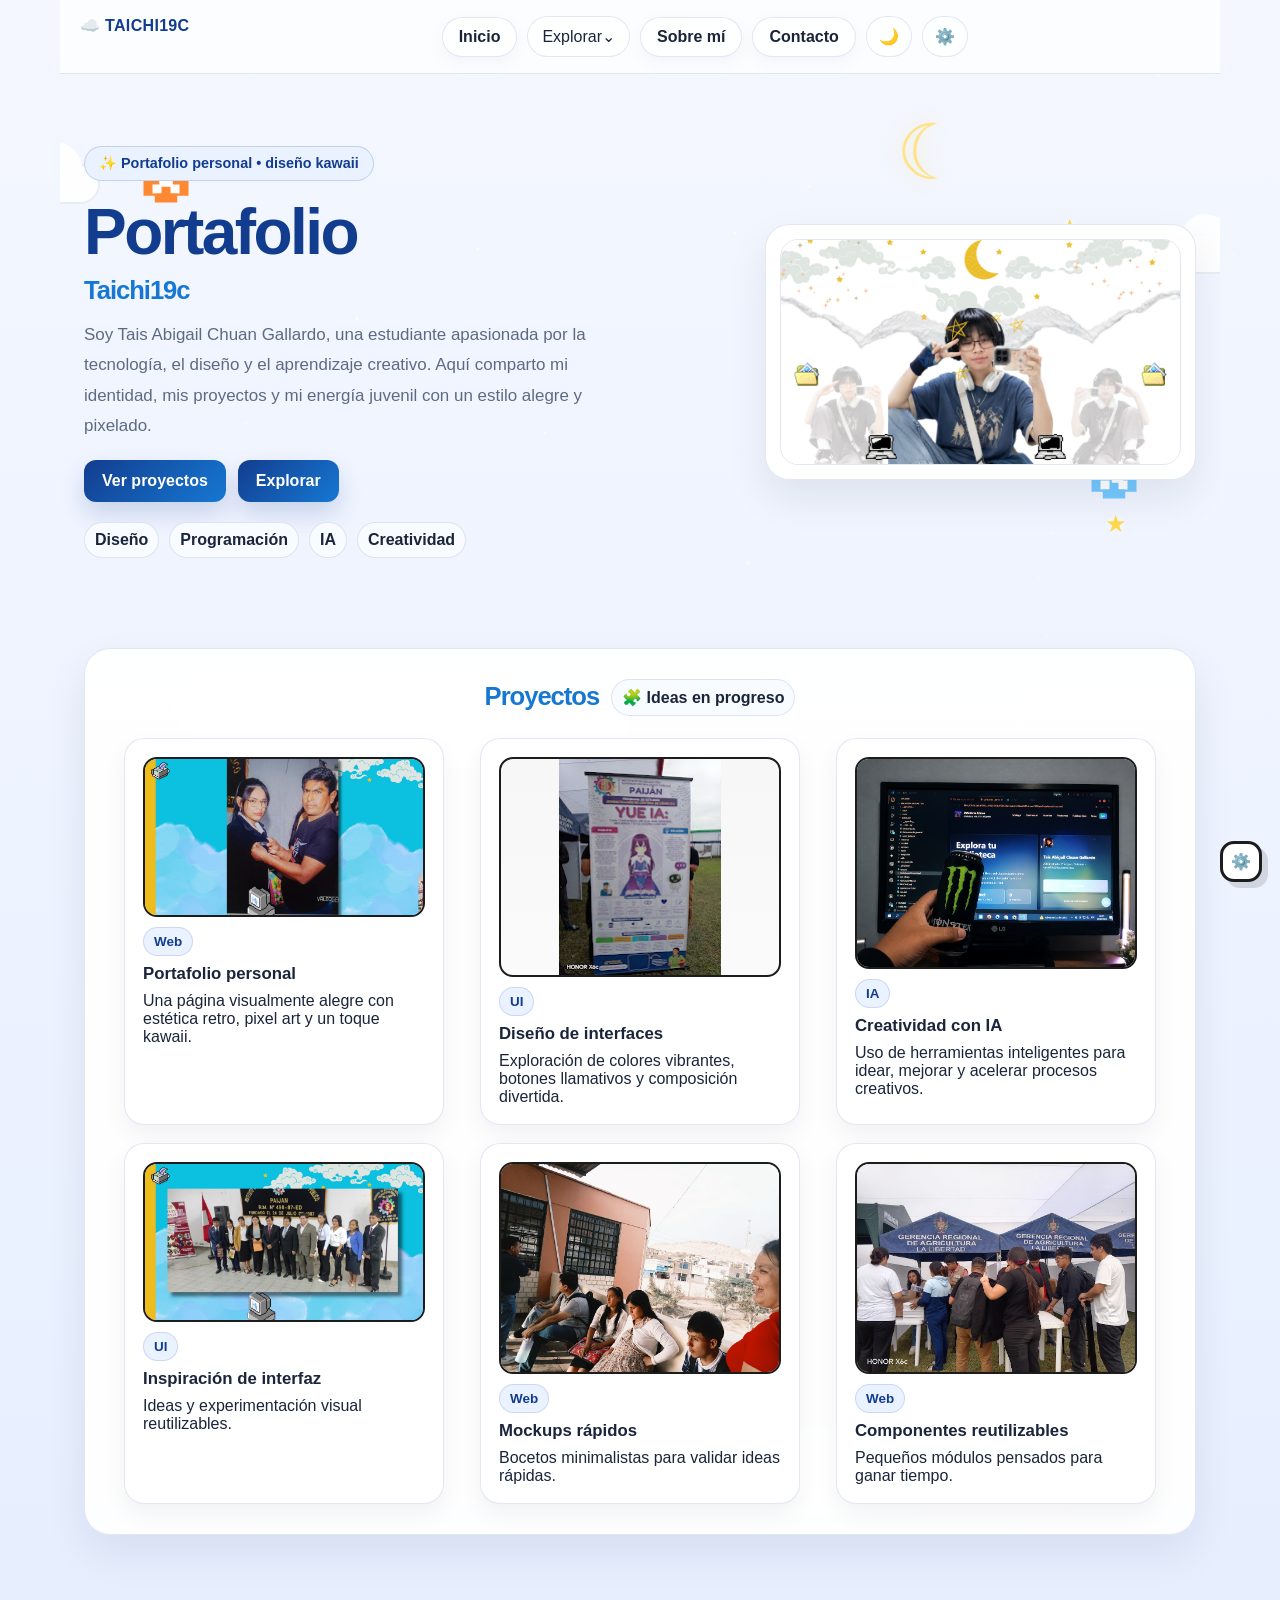
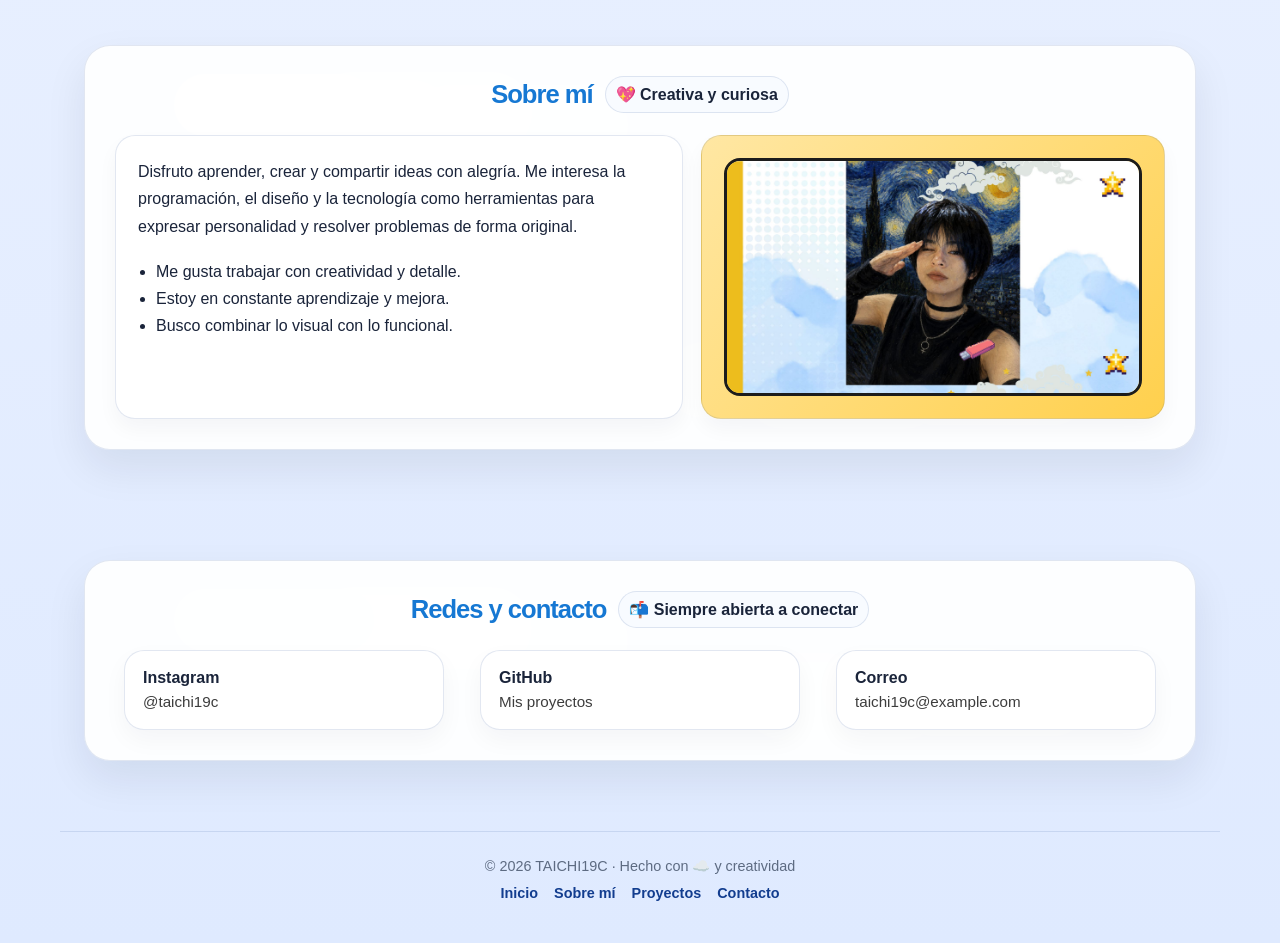
==== index.html @ 2a75c5e8 "Primera version de mi pagina web personal" ====
<!DOCTYPE html>
<html lang="es">
<head>
  <meta charset="UTF-8">
  <meta name="viewport" content="width=device-width, initial-scale=1.0">
  <title>Portafolio | TAICHI19C</title>
  <link href="https://fonts.googleapis.com/css2?family=Press+Start+2P&family=Comic+Neue:wght@400;700&display=swap" rel="stylesheet">
  <link rel="stylesheet" href="styles.css">
  <link rel="icon" href="data:image/svg+xml,%3Csvg xmlns='http://www.w3.org/2000/svg' viewBox='0 0 32 32'%3E%3Crect width='32' height='32' rx='8' fill='%23123d8f'/%3E%3Ctext x='50%25' y='72%25' font-size='19' font-family='Arial' font-weight='bold' text-anchor='middle' fill='%23ffffff'%3ETA%3C/text%3E%3C/svg%3E">


</head>
<body>
  <header class="topbar">
      <a class="brand-mark" href="#/inicio">☁️ TAICHI19C</a>
    <nav class="nav-links">
      <a href="#/inicio">Inicio</a>
      <button class="explore-trigger" id="exploreTrigger" type="button" aria-expanded="false">Explorar⌄</button>
      <a href="#/sobre-mi">Sobre mí</a>
      <a href="#/contacto">Contacto</a>
      <button class="topbar-icon" id="topThemeBtn" type="button" aria-label="Cambiar tema">🌙</button>
      <button class="topbar-icon" id="topSettingsBtn" type="button" aria-label="Abrir configuración">⚙️</button>
    </nav>
    <div class="explore-menu" id="exploreMenu" aria-hidden="true">
      <div class="explore-heading"><span>✨ EXPLORAR MI ESPACIO</span><button id="closeExplore" type="button" aria-label="Cerrar menú">×</button></div>
      <div class="explore-grid">
        <a href="#/programacion" data-route-link="programacion"><strong>💻 Programación</strong><small>Laboratorio y experimentos</small></a>
        <a href="#/arte" data-route-link="arte"><strong>🎨 Arte</strong><small>Exposición creativa</small></a>
        <a href="#/notas" data-route-link="notas"><strong>📝 Blog / Notas</strong><small>Ideas y aprendizajes</small></a>
        <a href="#/proyectos" data-route-link="proyectos"><strong>🚀 Proyectos</strong><small>Lo que estoy construyendo</small></a>
        <a href="#/galeria" data-route-link="galeria"><strong>🖼️ Galería</strong><small>Fotografías y recuerdos</small></a>
        <a href="#/documentos" data-route-link="documentos"><strong>📁 Documentos</strong><small>Archivos locales</small></a>
        <a href="#/recursos" data-route-link="recursos"><strong>📚 Recursos</strong><small>Biblioteca personal</small></a>
        <a href="#/favoritos" data-route-link="favoritos"><strong>⭐ Favoritos</strong><small>Tu colección especial</small></a>
        <a href="#/afiche-personaje" data-route-link="afiche-personaje"><strong>🎭 Afiche de Personaje</strong><small>Fichas creativas y editoriales</small></a>
      </div>
    </div>
  </header>

  <main>
  <section class="explore-screen" id="exploreView" aria-labelledby="exploreTitle">
    <div class="explore-screen-inner">
      <div class="explore-screen-heading"><span class="eyebrow">✨ CENTRO DE NAVEGACIÓN</span><h1 class="pixel-title" id="exploreTitle">Explorar mi espacio</h1><p>Descubre las áreas que forman parte del universo digital de TAICHI19C.</p></div>
      <div class="explore-screen-grid">
        <a class="explore-screen-card card-tech" href="#/programacion"><span class="explore-card-icon">💻</span><strong>Programación</strong><p>Laboratorio, prácticas y experimentos.</p><span>Abrir módulo →</span></a>
        <a class="explore-screen-card card-art" href="#/arte"><span class="explore-card-icon">🎨</span><strong>Arte</strong><p>Exposición de obras e inspiración.</p><span>Abrir módulo →</span></a>
        <a class="explore-screen-card card-notes" href="#/notas"><span class="explore-card-icon">📝</span><strong>Blog / Notas</strong><p>Ideas, aprendizajes y procesos.</p><span>Abrir módulo →</span></a>
        <a class="explore-screen-card card-projects" href="#/proyectos"><span class="explore-card-icon">🚀</span><strong>Proyectos</strong><p>Lo que estoy creando y explorando.</p><span>Abrir módulo →</span></a>
        <a class="explore-screen-card card-gallery" href="#/galeria"><span class="explore-card-icon">🖼️</span><strong>Galería</strong><p>Fotografías, trabajos y recuerdos.</p><span>Abrir módulo →</span></a>
        <a class="explore-screen-card card-files" href="#/documentos"><span class="explore-card-icon">📁</span><strong>Documentos</strong><p>Archivos locales organizados.</p><span>Abrir módulo →</span></a>
        <a class="explore-screen-card card-library" href="#/recursos"><span class="explore-card-icon">📚</span><strong>Recursos</strong><p>Biblioteca de enlaces y referencias.</p><span>Abrir módulo →</span></a>
        <a class="explore-screen-card card-favorites" href="#/favoritos"><span class="explore-card-icon">⭐</span><strong>Favoritos</strong><p>Tu colección personal.</p><span>Abrir módulo →</span></a>
        <a class="explore-screen-card card-character" href="#/afiche-personaje"><span class="explore-card-icon">🎭</span><strong>Afiche de Personaje</strong><p>Diseña fichas editoriales únicas.</p><span>Abrir módulo →</span></a>
      </div>
    </div>
  </section>
  <div id="lightbox" class="lightbox" role="dialog" aria-hidden="true">
    <img id="lightboxImg" src="[data-uri]" alt="Vista" />
  </div>
  <canvas id="particlesCanvas" style="position:fixed;inset:0;z-index:0;pointer-events:none;"></canvas>
  <script>
    document.addEventListener('DOMContentLoaded', () => {
    /* Particles background (simple performant canvas) */
    (() => {
      const canvas = document.getElementById('particlesCanvas');
      const ctx = canvas.getContext('2d');
      let w = canvas.width = innerWidth;
      let h = canvas.height = innerHeight;
      const particles = [];
      const N = Math.max(40, Math.floor((w*h)/80000));
      for (let i=0;i<N;i++) particles.push({x:Math.random()*w,y:Math.random()*h,r:Math.random()*1.6+0.6, vx:(Math.random()-0.5)*0.3, vy:(Math.random()-0.5)*0.3, a:Math.random()*0.9+0.1});
      function resize(){ w=canvas.width=innerWidth; h=canvas.height=innerHeight; }
      addEventListener('resize', resize);
      function frame(){ ctx.clearRect(0,0,w,h); for (let p of particles){ p.x += p.vx; p.y += p.vy; if(p.x<0) p.x=w; if(p.x>w) p.x=0; if(p.y<0)p.y=h; if(p.y>h)p.y=0; ctx.beginPath(); ctx.fillStyle = 'rgba(255,255,255,'+ (p.a*0.8) +')'; ctx.arc(p.x,p.y,p.r,0,Math.PI*2); ctx.fill(); } requestAnimationFrame(frame); }
      frame();
    })();

    /* Parallax hero (toggleable) */
    (function(){
      const hero = document.querySelector('.hero');
      if(!hero) return;
      function parallaxHandler(e){
        const r = hero.getBoundingClientRect();
        const cx = (e.clientX - r.left) - r.width/2;
        const cy = (e.clientY - r.top) - r.height/2;
        const px = cx / r.width; const py = cy / r.height;
        document.querySelectorAll('.cat-decoration, .star, .photo-card').forEach((el,i)=>{
          const depth = (i%3)+1;
          el.style.transform = `translate(${ -px*8*depth }px, ${ -py*6*depth }px) rotate(${ -px*2 }deg)`;
        });
      }
      function resetParallax(){ document.querySelectorAll('.cat-decoration, .star, .photo-card').forEach(el=>el.style.transform=''); }
      window._taichi_parallax_enable = function(){ hero.addEventListener('mousemove', parallaxHandler); hero.addEventListener('mouseleave', resetParallax); };
      window._taichi_parallax_disable = function(){ hero.removeEventListener('mousemove', parallaxHandler); hero.removeEventListener('mouseleave', resetParallax); resetParallax(); };
      window._taichi_parallax_enable();
    })();

    /* Tilt effect on project cards (toggleable) */
    (function(){
      const cards = Array.from(document.querySelectorAll('.project-card'));
      function tiltHandler(e){
        const card = e.currentTarget;
        const r = card.getBoundingClientRect(); const px = (e.clientX - r.left)/r.width; const py = (e.clientY - r.top)/r.height;
        const rx = (py - 0.5) * 8; const ry = (px - 0.5) * -12;
        card.style.transform = `perspective(800px) rotateX(${rx}deg) rotateY(${ry}deg) translateZ(6px)`;
      }
      function resetTilt(e){ (e.currentTarget||this).style.transform=''; }
      window._taichi_tilt_enable = function(){ cards.forEach(card=>{ card.addEventListener('mousemove', tiltHandler); card.addEventListener('mouseleave', resetTilt); }); };
      window._taichi_tilt_disable = function(){ cards.forEach(card=>{ card.removeEventListener('mousemove', tiltHandler); card.removeEventListener('mouseleave', resetTilt); card.style.transform=''; }); };
      window._taichi_tilt_enable();
    })();

    /* Lightbox */
    (function(){
      const lb = document.getElementById('lightbox'); const img = document.getElementById('lightboxImg');
      document.querySelectorAll('.clickable-lightbox').forEach(el=> el.addEventListener('click', ()=>{ img.src = el.dataset.src || el.src; lb.classList.add('show'); lb.setAttribute('aria-hidden','false'); }));
      lb.addEventListener('click', (e)=>{ if(e.target === lb) { lb.classList.remove('show'); lb.setAttribute('aria-hidden','true'); img.src=''; } });
      document.addEventListener('keydown', (e)=>{ if(e.key==='Escape') { lb.classList.remove('show'); lb.setAttribute('aria-hidden','true'); img.src=''; } });
    })();
    });  </script>

    <section class="hero" id="home" data-edit-type="hero">
      <div class="cloud one"></div>
      <div class="cloud two"></div>
      <div class="star one">★</div>
      <div class="star two">★</div>
      <div class="star three">★</div>
      <div class="star four">★</div>

      <div class="cat-decoration orange">
        <svg viewBox="0 0 64 64" aria-hidden="true">
          <rect x="12" y="22" width="40" height="24" fill="#ff8b3d" />
          <rect x="18" y="18" width="10" height="10" fill="#ff8b3d" />
          <rect x="36" y="18" width="10" height="10" fill="#ff8b3d" />
          <rect x="22" y="12" width="8" height="8" fill="#ff8b3d" />
          <rect x="34" y="12" width="8" height="8" fill="#ff8b3d" />
          <rect x="26" y="28" width="12" height="10" fill="#fff" />
          <rect x="20" y="36" width="8" height="8" fill="#fff" />
          <rect x="36" y="36" width="8" height="8" fill="#fff" />
          <rect x="22" y="44" width="20" height="8" fill="#ff8b3d" />
        </svg>
      </div>
      <div class="cat-decoration blue">
        <svg viewBox="0 0 64 64" aria-hidden="true">
          <rect x="12" y="22" width="40" height="24" fill="#74c8ff" />
          <rect x="18" y="18" width="10" height="10" fill="#74c8ff" />
          <rect x="36" y="18" width="10" height="10" fill="#74c8ff" />
          <rect x="22" y="12" width="8" height="8" fill="#74c8ff" />
          <rect x="34" y="12" width="8" height="8" fill="#74c8ff" />
          <rect x="30" y="28" width="10" height="10" fill="#fff" />
          <rect x="20" y="36" width="8" height="8" fill="#fff" />
          <rect x="36" y="36" width="8" height="8" fill="#fff" />
          <rect x="22" y="44" width="20" height="8" fill="#74c8ff" />
        </svg>
      </div>

      <div class="hero-copy">
        <div class="eyebrow">✨ Portafolio personal • diseño kawaii</div>
        <h1 class="pixel-title">Portafolio</h1>
        <h2 class="pixel-title">Taichi19c</h2>
        <p>Soy Tais Abigail Chuan Gallardo, una estudiante apasionada por la tecnología, el diseño y el aprendizaje creativo. Aquí comparto mi identidad, mis proyectos y mi energía juvenil con un estilo alegre y pixelado.</p>
        <div class="btn-row">
          <a class="btn" href="#/proyectos">Ver proyectos</a>
          <a class="btn" href="#/explorar">Explorar</a>
        </div>
        <div class="chip-row">
          <span class="chip">Diseño</span>
          <span class="chip">Programación</span>
          <span class="chip">IA</span>
          <span class="chip">Creatividad</span>
        </div>
      </div>

      <div class="hero-art">
        <div class="photo-card">
          <img src="hero.jpg" alt="Foto personal de Tais" class="clickable-lightbox" data-src="hero.jpg" />
        </div>
        <input id="characterTemplate" type="hidden" value="dossier">
      </div>
    </section>

    <section class="section" id="projects" data-edit-type="projects">
      <div class="section-card">
        <div class="section-head">
          <h2 class="pixel-title">Proyectos</h2>
          <span class="chip">🧩 Ideas en progreso</span>
        </div>
        <div class="projects-grid">
          <article class="project-card" data-edit-type="project" data-edit-index="0">
            <img src="project_portfolio.jpg" alt="Proyecto de portafolio" class="clickable-lightbox" data-src="project_portfolio.jpg" />
            <span class="badge">Web</span>
            <h3>Portafolio personal</h3>
            <p>Una página visualmente alegre con estética retro, pixel art y un toque kawaii.</p>
          </article>
          <article class="project-card" data-edit-type="project" data-edit-index="1">
            <img src="project_ui.jpg" alt="Proyecto de diseño" class="clickable-lightbox" data-src="project_ui.jpg" />
            <span class="badge">UI</span>
            <h3>Diseño de interfaces</h3>
            <p>Exploración de colores vibrantes, botones llamativos y composición divertida.</p>
          </article>
          <article class="project-card" data-edit-type="project" data-edit-index="2">
            <img src="project_ai.jpg" alt="Proyecto con IA" class="clickable-lightbox" data-src="project_ai.jpg" />
            <span class="badge">IA</span>
            <h3>Creatividad con IA</h3>
            <p>Uso de herramientas inteligentes para idear, mejorar y acelerar procesos creativos.</p>
          </article>
          <article class="project-card" data-edit-type="project" data-edit-index="3">
            <img src="project_portfolio_1.jpg" alt="Proyecto extra" class="clickable-lightbox" data-src="project_portfolio_1.jpg" />
            <span class="badge">UI</span>
            <h3>Inspiración de interfaz</h3>
            <p>Ideas y experimentación visual reutilizables.</p>
          </article>
          <article class="project-card" data-edit-type="project" data-edit-index="4">
            <img src="project_ui_1.jpg" alt="Exploración UI" class="clickable-lightbox" data-src="project_ui_1.jpg" />
            <span class="badge">Web</span>
            <h3>Mockups rápidos</h3>
            <p>Bocetos minimalistas para validar ideas rápidas.</p>
          </article>
          <article class="project-card" data-edit-type="project" data-edit-index="5">
            <img src="project_example.jpg" alt="Ejemplo práctico" class="clickable-lightbox" data-src="project_example.jpg" />
            <span class="badge">Web</span>
            <h3>Componentes reutilizables</h3>
            <p>Pequeños módulos pensados para ganar tiempo.</p>
          </article>
        </div>
      </div>
    </section>

    <section class="section" id="about" data-edit-type="about">
      <div class="section-card">
        <div class="section-head">
          <h2 class="pixel-title">Sobre mí</h2>
          <span class="chip">💖 Creativa y curiosa</span>
        </div>
        <div class="about-grid">
          <div class="card">
            <p>Disfruto aprender, crear y compartir ideas con alegría. Me interesa la programación, el diseño y la tecnología como herramientas para expresar personalidad y resolver problemas de forma original.</p>
            <br />
            <ul>
              <li>Me gusta trabajar con creatividad y detalle.</li>
              <li>Estoy en constante aprendizaje y mejora.</li>
              <li>Busco combinar lo visual con lo funcional.</li>
            </ul>
          </div>
          <div class="card illustration-card">
            <img src="about.jpg" alt="Foto de la autora" class="clickable-lightbox" data-src="about.jpg" />
          </div>
        </div>
      </div>
    </section>

    <section class="section" id="contact" data-edit-type="contact">
      <div class="section-card">
        <div class="section-head">
          <h2 class="pixel-title">Redes y contacto</h2>
          <span class="chip">📬 Siempre abierta a conectar</span>
        </div>
        <div class="contact-grid">
          <a class="social-card" id="linkInstagram" href="#">
            <strong>Instagram</strong>
            <span>@taichi19c</span>
          </a>
          <a class="social-card" id="linkGitHub" href="#">
            <strong>GitHub</strong>
            <span>Mis proyectos</span>
          </a>
          <a class="social-card" id="linkEmail" href="mailto:taichi19c@example.com">
            <strong>Correo</strong>
            <span>taichi19c@example.com</span>
          </a>
        </div>
      </div>
    </section>
    <div id="scanlines" class="scanlines"></div>

    <div class="control-toggle" id="controlToggle" title="Opciones">⚙️</div>
    <div class="control-panel" id="controlPanel" aria-hidden="true">
      <h4>Opciones de visual</h4>
      <div class="control-row"><span>Partículas</span><label><input type="checkbox" id="optParticles" checked></label></div>
      <div class="control-row"><span>Parallax</span><label><input type="checkbox" id="optParallax" checked></label></div>
      <div class="control-row"><span>Tilt tarjetas</span><label><input type="checkbox" id="optTilt" checked></label></div>
      <div class="control-row"><span>Scanlines</span><label><input type="checkbox" id="optScanlines"></label></div>
      <div class="control-row"><span>Neón</span><label><input type="checkbox" id="optNeon" checked></label></div>
      <div style="text-align:right;margin-top:8px;"><button id="closePanel" style="padding:6px 8px;border-radius:6px;border:2px solid var(--ink);background:var(--white)">Cerrar</button></div>
    </div>

    <div class="control-panel" id="profileEditor" style="display:none;">
      <h4>Editar perfil</h4>
      <div class="row"><label>Nombre <input id="profileName" placeholder="Tu nombre"/></label></div>
      <div class="row"><label>Bio <textarea id="profileBio" rows="3" placeholder="Una frase sobre ti"></textarea></label></div>
      <div class="row"><label>Instagram <input id="profileInsta" placeholder="@usuario"/></label></div>
      <div class="row"><label>GitHub <input id="profileGit" placeholder="github.com/usuario"/></label></div>
      <div class="row"><label>Email <input id="profileEmail" placeholder="correo@ejemplo"/></label></div>
      <div style="text-align:right;margin-top:8px;"><button id="saveProfile" style="padding:6px 8px;border-radius:6px;border:2px solid var(--ink);background:var(--blue);color:#fff">Guardar</button> <button id="cancelProfile" style="padding:6px 8px;border-radius:6px;border:2px solid var(--ink);background:var(--white);">Cerrar</button></div>
    </div>
    <div class="edit-modal" id="editModal">
      <div class="edit-modal-card" role="dialog" aria-modal="true" aria-labelledby="editModalTitle">
        <h3 id="editModalTitle">Editar contenido</h3>
        <div id="editFields"></div>
        <div class="edit-action-row">
          <button id="saveEdit">Guardar</button>
          <button id="cancelEdit" class="cancel">Cancelar</button>
        </div>
      </div>
    </div>

    <section class="section" id="gallerySection">
      <div class="section-card">
        <h2>Galería</h2>
        <p>Todas tus imágenes disponibles para vista rápida y lightbox.</p>
        <div style="margin-top:12px;display:flex;gap:12px;flex-wrap:wrap;align-items:center;">
          <label style="background:var(--white);border:3px solid var(--ink);padding:10px;border-radius:12px;cursor:pointer">Agregar imágenes <input id="fileInput" type="file" accept="image/*" multiple style="display:none" /></label>
          <button id="clearGallery" style="padding:8px 10px;border:3px solid var(--ink);background:var(--yellow);border-radius:10px;font-weight:700;">Limpiar galería</button>
        </div>
        <div id="galleryGrid"></div>
        <div id="metaEditor" style="display:none;margin-top:12px;background:var(--white);border:3px solid var(--ink);padding:10px;border-radius:10px;">
          <h4 style="margin:0 0 8px 0;">Editar imagen</h4>
          <input id="metaTitle" placeholder="Título" style="width:100%;padding:8px;margin-bottom:8px;border:2px solid #ddd;border-radius:6px;" />
          <textarea id="metaDesc" placeholder="Descripción" style="width:100%;padding:8px;height:64px;border:2px solid #ddd;border-radius:6px;"></textarea>
          <div style="text-align:right;margin-top:8px;"><button id="saveMeta" style="padding:6px 10px;border:3px solid var(--ink);border-radius:8px;background:var(--blue);">Guardar</button> <button id="cancelMeta" style="padding:6px 10px;border:3px solid var(--ink);border-radius:8px;background:var(--white);">Cancelar</button></div>
        </div>
      </div>
    </section>

    <section class="section" id="workspace" aria-labelledby="workspaceTitle">
      <div class="section-card platform-shell">
        <div class="platform-heading">
          <div><button class="platform-back" id="routeBack" type="button">← Volver</button><span class="eyebrow">☁️ Tu espacio digital personal</span><h2 class="pixel-title" id="workspaceTitle">Centro TAICHI19C</h2><p>Organiza notas, ideas, código, recursos y archivos desde un solo lugar.</p></div>
          <div class="platform-actions"><button class="platform-btn platform-btn-light" id="profileToggle" type="button">✏️ Perfil</button><button class="platform-btn platform-btn-primary" id="openNoteBtn" type="button">＋ Nueva nota</button><button class="platform-icon-btn" id="themeBtn" type="button" aria-label="Cambiar tema" title="Cambiar tema">🌙</button></div>
        </div>
        <div class="platform-toolbar"><label class="global-search"><span aria-hidden="true">⌕</span><input id="globalSearch" type="search" placeholder="Buscar en Taichi19c..." aria-label="Buscar en Taichi19c" /></label><button class="platform-btn platform-btn-light" id="exportBtn" type="button">📤 Exportar</button><label class="platform-btn platform-btn-light import-label">📥 Importar <input id="importBtn" type="file" accept="application/json" /></label></div>
        <div class="platform-layout">
          <aside class="platform-sidebar" aria-label="Módulos personales"><button class="platform-nav active" data-view="dashboard" type="button">⌂ Dashboard</button><button class="platform-nav" data-view="notes" type="button">📝 Mis notas</button><button class="platform-nav" data-view="lab" type="button">💻 Laboratorio</button><button class="platform-nav" data-view="library" type="button">📚 Recursos</button><button class="platform-nav" data-view="files" type="button">📁 Documentos</button><button class="platform-nav" data-view="favorites" type="button">⭐ Favoritos</button><button class="platform-nav" data-view="trash" type="button">🗑️ Papelera</button><button class="platform-nav" data-view="settings" type="button">⚙ Configuración</button></aside>
          <div class="platform-content">
            <div class="workspace-view active" data-view-panel="dashboard"><div class="view-heading"><div><span class="view-kicker">VISIÓN GENERAL</span><h3>Tu universo creativo</h3></div><span class="live-status">● Guardado local</span></div><div class="stats-grid" id="statsGrid"></div><div class="dashboard-grid"><article class="workspace-card spotlight-card"><span class="card-icon">✨</span><h4>Construye a tu ritmo</h4><p>Este espacio crece contigo. Guarda una idea, documenta tu proceso o convierte una nota en el siguiente proyecto.</p><button class="text-action" data-go-view="notes" type="button">Abrir mis notas →</button></article><article class="workspace-card"><h4>Accesos rápidos</h4><div class="quick-actions"><button data-go-view="lab" type="button">💻 Añadir código</button><button data-go-view="library" type="button">🔗 Guardar recurso</button><button data-go-view="files" type="button">📎 Importar archivo</button></div></article></div></div>
            <div class="workspace-view" data-view-panel="notes"><div class="view-heading"><div><span class="view-kicker">BLOC DE NOTAS</span><h3>Ideas y aprendizajes</h3></div><button class="platform-btn platform-btn-primary" id="newNoteInline" type="button">＋ Crear nota</button></div><div class="filter-row"><input id="noteSearch" type="search" placeholder="Buscar notas..." aria-label="Buscar notas" /><select id="noteCategory" aria-label="Filtrar notas"><option value="all">Todas las categorías</option><option>Ideas</option><option>Programación</option><option>Universidad</option><option>Diseño</option><option>Arte</option><option>Proyectos</option><option>Personal</option><option>Pendientes</option></select></div><div class="notes-layout"><div id="notesList" class="item-list"></div><form id="noteForm" class="workspace-card editor-form"><div class="form-title"><span>✏️</span><h4 id="noteFormTitle">Nueva nota</h4></div><label>Título<input id="noteTitle" required maxlength="100" /></label><label>Categoría<select id="noteCategoryInput"><option>Ideas</option><option>Programación</option><option>Universidad</option><option>Diseño</option><option>Arte</option><option>Proyectos</option><option>Personal</option><option>Pendientes</option></select></label><label>Contenido<textarea id="noteContent" required rows="8" placeholder="Escribe algo que quieras guardar..."></textarea></label><label>Etiquetas<input id="noteTags" placeholder="#ideas, #aprendizaje" /></label><div class="form-actions"><button class="platform-btn platform-btn-primary" type="submit">Guardar nota</button><button class="platform-btn platform-btn-light" id="cancelNote" type="button">Cancelar</button></div><small id="autosaveStatus">Guardado automáticamente al guardar</small></form></div></div>
            <div class="workspace-view" data-view-panel="lab"><div class="view-heading"><div><span class="view-kicker">💻 LABORATORIO DE PROGRAMACIÓN</span><h3>Trabajos de código</h3></div><button class="platform-btn platform-btn-primary" id="newLabBtn" type="button">＋ Añadir proyecto</button></div><div id="labList" class="resource-grid"></div><form id="labForm" class="workspace-card compact-form hidden"><label>Nombre<input id="labTitle" required /></label><label>Descripción<textarea id="labDescription" rows="3"></textarea></label><div class="form-columns"><label>Lenguaje<input id="labLanguage" placeholder="HTML, CSS, JavaScript..." /></label><label>Estado<select id="labStatus"><option>Idea</option><option>En desarrollo</option><option>Terminado</option><option>Archivado</option></select></label></div><label>Enlace<input id="labLink" type="url" placeholder="https://..." /></label><div class="form-actions"><button class="platform-btn platform-btn-primary" type="submit">Guardar proyecto</button><button class="platform-btn platform-btn-light" id="cancelLab" type="button">Cancelar</button></div></form></div>
            <div class="workspace-view" data-view-panel="library"><div class="view-heading"><div><span class="view-kicker">📚 BIBLIOTECA PERSONAL</span><h3>Recursos guardados</h3></div><button class="platform-btn platform-btn-primary" id="newResourceBtn" type="button">＋ Guardar recurso</button></div><div id="resourceList" class="resource-grid"></div><form id="resourceForm" class="workspace-card compact-form hidden"><label>Título<input id="resourceTitle" required /></label><label>Descripción<textarea id="resourceDescription" rows="3"></textarea></label><div class="form-columns"><label>Tipo<select id="resourceType"><option>Documentación</option><option>Tutorial</option><option>Video</option><option>Curso</option><option>Herramienta</option><option>Inspiración</option></select></label><label>Categoría<input id="resourceCategory" placeholder="Programación, Diseño, IA..." /></label></div><label>URL<input id="resourceUrl" type="url" required placeholder="https://..." /></label><div class="form-actions"><button class="platform-btn platform-btn-primary" type="submit">Guardar recurso</button><button class="platform-btn platform-btn-light" id="cancelResource" type="button">Cancelar</button></div></form></div>
            <div class="workspace-view" data-view-panel="files"><div class="view-heading"><div><span class="view-kicker">📁 GESTOR DE DOCUMENTOS</span><h3>Archivos locales</h3></div><label class="platform-btn platform-btn-primary">＋ Importar archivos<input id="documentInput" type="file" multiple accept=".jpg,.jpeg,.png,.webp,.gif,.pdf,.docx,.txt,.json" /></label></div><p class="muted-copy">Los archivos se procesan en tu navegador y no se suben a servidores externos.</p><div id="documentList" class="resource-grid"></div></div>
            <div class="workspace-view" data-view-panel="favorites"><div class="view-heading"><div><span class="view-kicker">⭐ COLECCIÓN PERSONAL</span><h3>Mis favoritos</h3></div></div><div id="favoriteList" class="resource-grid"></div></div>
            <div class="workspace-view" data-view-panel="trash"><div class="view-heading"><div><span class="view-kicker">🗑️ RECUPERACIÓN</span><h3>Papelera</h3></div><button class="platform-btn platform-btn-danger" id="emptyTrash" type="button">Vaciar papelera</button></div><div id="trashList" class="resource-grid"></div></div>
            <div class="workspace-view" data-view-panel="settings"><div class="view-heading"><div><span class="view-kicker">⚙ CONFIGURACIÓN</span><h3>Preferencias</h3></div></div><div class="settings-grid workspace-card"><label class="setting-row"><span><strong>Modo oscuro</strong><small>Cielo nocturno y estrellas luminosas</small></span><input id="darkModeToggle" type="checkbox" /></label><label class="setting-row"><span><strong>Animaciones suaves</strong><small>Respeta también la preferencia del sistema</small></span><input id="motionToggle" type="checkbox" checked /></label><button class="platform-btn platform-btn-light" id="clearPlatformData" type="button">Restablecer datos de la plataforma</button></div></div>
            <div class="workspace-view" data-view-panel="arte"><div class="view-heading"><div><span class="view-kicker">🎨 EXPOSICIÓN DIGITAL</span><h3>Galería de arte</h3><p class="muted-copy">Una colección visual construida con tus imágenes existentes.</p></div><button class="platform-btn platform-btn-primary" id="artFilterBtn" type="button">Todos ▾</button></div><div id="artList" class="art-masonry"></div></div>
            <div class="workspace-view" data-view-panel="proyectos"><div class="view-heading"><div><span class="view-kicker">🚀 PORTAFOLIO VIVO</span><h3>Mis proyectos</h3><p class="muted-copy">Tus trabajos actuales, ahora como una vista independiente.</p></div><button class="platform-btn platform-btn-primary" data-go-view="lab" type="button">＋ Nuevo proyecto</button></div><div class="filter-row"><input id="projectSearch" type="search" placeholder="Buscar proyectos..." aria-label="Buscar proyectos" /><select id="projectFilter" aria-label="Filtrar proyectos"><option value="all">Todos</option><option>Web</option><option>UI</option><option>IA</option></select></div><div id="projectList" class="project-module-grid"></div></div>
            <div class="workspace-view" data-view-panel="galeria"><div class="view-heading"><div><span class="view-kicker">🖼️ RECUERDOS Y CREACIÓN</span><h3>Mi galería</h3><p class="muted-copy">Explora tus fotografías, trabajos y momentos en una composición visual.</p></div><button class="platform-btn platform-btn-primary" data-go-view="files" type="button">＋ Importar imagen</button></div><div id="galleryModuleGrid" class="gallery-module-grid"></div></div>
            <div class="workspace-view" data-view-panel="afiche-personaje"><div class="view-heading"><div><span class="view-kicker">🎭 DOSSIER CREATIVO</span><h3>Afiches de personajes</h3><p class="muted-copy">Crea, diseña y organiza tus personajes.</p></div><button class="platform-btn platform-btn-primary" id="newCharacterBtn" type="button">＋ Crear nuevo afiche</button></div><div id="characterLibrary" class="character-library"></div><div id="templateChooser" class="template-chooser hidden"><div class="template-heading"><div><span class="view-kicker">NUEVO AFICHE</span><h3>Elige una estructura visual</h3></div><button class="platform-btn platform-btn-light" id="cancelTemplate" type="button">Cancelar</button></div><div class="template-grid"><button data-template="dossier" type="button"><span>📋</span><strong>Dossier</strong><small>Estructurado y completo</small></button><button data-template="editorial" type="button"><span>📰</span><strong>Editorial</strong><small>Fotografía y titulares</small></button><button data-template="kawaii" type="button"><span>🎀</span><strong>Kawaii</strong><small>Pastel y stickers</small></button><button data-template="gaming" type="button"><span>🎮</span><strong>Gaming</strong><small>Retro y tecnológico</small></button><button data-template="poster" type="button"><span>🖼️</span><strong>Poster</strong><small>Libre y protagonista</small></button></div></div><div id="characterEditorLayout" class="character-editor-layout hidden"><form id="characterForm" class="workspace-card character-editor"><div class="editor-panel-heading"><span class="view-kicker">✦ HERRAMIENTAS</span><h4>Editar personaje</h4></div><div class="character-form-grid"><label>Nombre<input id="characterName" /></label><label>Apodo<input id="characterNickname" /></label><label>Edad<input id="characterAge" /></label><label>Fecha de nacimiento<input id="characterBirthdate" type="date" /></label><label>Signo zodiacal<input id="characterZodiac" /></label><label>Género<input id="characterGender" /></label><label>Pronombres<input id="characterPronouns" /></label><label>Nacionalidad<input id="characterNationality" /></label><label>Especie<input id="characterSpecies" /></label><label>Ocupación<input id="characterOccupation" /></label><label>Clase / rol<input id="characterRole" /></label><label>Organización<input id="characterOrganization" /></label><label>Personalidad<input id="characterPersonality" /></label><label>Tipo / arquetipo<input id="characterArchetype" /></label><label>Altura<input id="characterHeight" /></label><label>Peso<input id="characterWeight" /></label><label>Complexión<input id="characterBuild" /></label><label>Color de piel<input id="characterSkin" /></label><label>Color de cabello<input id="characterHair" /></label><label>Color de ojos<input id="characterEyes" /></label><label>Estilo de cabello<input id="characterHairStyle" /></label><label>Vestimenta<input id="characterOutfit" /></label><label>Accesorios<input id="characterAccessories" /></label><label>Rasgos distintivos<input id="characterSpecial" /></label><label>Color de fondo<input id="characterBg" type="color" value="#dff3ff" /></label><label>Color de títulos<input id="characterAccent" type="color" value="#1768b4" /></label><label>Plantilla<select id="characterTheme"><option value="sky">☁️ Cielo</option><option value="space">🌌 Espacial</option><option value="kawaii">🌸 Kawaii</option><option value="night">🌙 Nocturno</option><option value="tech">💻 Tecnología</option><option value="minimal">🤍 Minimalista</option><option value="colorful">🌈 Colorido</option></select></label></div><label>Descripción<textarea id="characterDescription" rows="3"></textarea></label><label>Historia / Background<textarea id="characterStory" rows="4"></textarea></label><div class="character-columns"><label>Fortalezas / virtudes<textarea id="characterStrengths" rows="3"></textarea></label><label>Debilidades / defectos<textarea id="characterWeaknesses" rows="3"></textarea></label><label>Objetivos y motivaciones<textarea id="characterGoals" rows="3"></textarea></label><label>Miedos, hábitos e intereses<textarea id="characterInterests" rows="3"></textarea></label><label>Relaciones<textarea id="characterRelations" rows="3"></textarea></label><label>Frases, música y referencias<textarea id="characterExtras" rows="3"></textarea></label></div><label class="character-upload">🖼️ Agregar imagen<input id="characterImage" type="file" accept="image/*" /></label><div id="characterDropzone" class="character-dropzone">Arrastra aquí la imagen principal del personaje</div><div class="form-actions"><button class="platform-btn platform-btn-primary" type="submit">💾 Guardar personaje</button><button class="platform-btn platform-btn-light" id="cancelCharacter" type="button">Cancelar</button><button class="platform-btn platform-btn-light" id="downloadCharacter" type="button">🖼️ Exportar PNG</button></div></form><div class="character-preview-panel"><div class="preview-toolbar"><span class="view-kicker">VISTA PREVIA EN TIEMPO REAL</span><button class="platform-btn platform-btn-light" id="previewModeBtn" type="button">👁️ Presentación</button></div><div id="characterPoster" class="character-poster"></div></div></div></div>
          </div>
        </div>
      </div>
    </section>

  </main>

  <footer class="site-footer">
    <p>© <span id="footerYear">2026</span> TAICHI19C · Hecho con ☁️ y creatividad</p>
    <nav class="footer-links">
      <a href="#/inicio">Inicio</a>
      <a href="#/sobre-mi">Sobre mí</a>
      <a href="#/proyectos">Proyectos</a>
      <a href="#/contacto">Contacto</a>
    </nav>
  </footer>

  <script src="script.js"></script>

</body>
</html>
---- styles.css ----
.character-appearance-grid { display:grid; grid-template-columns:repeat(2,minmax(0,1fr)); gap:12px; }.character-appearance-grid label, .character-decoration-tools label, .character-stats label { display:grid; gap:6px; color:var(--platform-ink); font-size:.86rem; font-weight:700; }.character-appearance-grid input, .character-appearance-grid select { width:100%; padding:10px; border:1px solid var(--platform-border); border-radius:9px; background:#fff; color:var(--platform-ink); font:inherit; }.character-decoration-tools, .character-stats { display:grid; gap:10px; padding:12px; border:1px solid var(--platform-border); border-radius:12px; }.character-decoration-tools legend, .character-stats legend { padding:0 5px; color:#398ccc; font-size:.8rem; font-weight:800; }.character-decoration-tools label { display:flex; align-items:center; gap:8px; }.character-decoration-tools input { width:18px; height:18px; accent-color:#278ed0; }.stat-inputs { display:grid; grid-template-columns:repeat(2,minmax(0,1fr)); gap:10px; }.stat-inputs input { width:100%; accent-color:#278ed0; }.image-actions { display:flex; justify-content:flex-start; }
.character-poster { position:relative; overflow:hidden; }.character-poster.template-editorial { background:linear-gradient(135deg,var(--poster-bg,#dff3ff),var(--poster-secondary,#fff)); }.character-poster.template-kawaii { border-radius:32px; }.character-poster.template-gaming { box-shadow:inset 0 0 0 2px var(--poster-accent,#1768b4), 0 18px 38px rgba(57,115,167,.12); }.character-poster.template-poster .character-poster-header h2 { font-size:clamp(2.5rem,7vw,5rem); text-transform:uppercase; }.character-poster.is-pattern { background-image:radial-gradient(rgba(23,104,180,.12) 1px, transparent 1px); background-size:18px 18px; }.character-poster-grid { position:absolute; inset:0; opacity:.12; background-image:linear-gradient(var(--poster-accent) 1px, transparent 1px),linear-gradient(90deg,var(--poster-accent) 1px,transparent 1px); background-size:28px 28px; pointer-events:none; }.character-poster-decor { position:absolute; z-index:2; pointer-events:none; font-size:1.5rem; }.character-poster-decor.one { top:18px; left:20px; }.character-poster-decor.two { top:80px; right:22px; }.character-poster-decor.three { bottom:18px; right:26px; }
:root {
  --bg: #f4f7ff;
  --bg-strong: #dfeaff;
  --primary: #123d8f;
  --primary-soft: #eaf2ff;
  --accent: #3aa7ff;
  --accent-strong: #1678d3;
  --warm: #ff9b5e;
  --warm-soft: #fff0e6;
  --yellow: #ffd84d;
  --white: #ffffff;
  --blue: #3aa7ff;
  --text: #1a243a;
  --muted: #5d6b82;
  --surface: #ffffff;
  --surface-alt: #f8fbff;
  --line: rgba(18, 61, 143, 0.12);
  --ink: #1c1c1c;
  --shadow: 0 18px 42px rgba(15, 23, 42, 0.08);
}

img {
  max-width: 100%;
  height: auto !important;
  object-fit: contain !important;
  display: block;
}

.photo-card img {
  width: min(320px, 82vw);
  height: auto !important;
  object-fit: contain !important;
  border-radius: 16px;
}

.illustration-card img {
  max-height: 260px;
  width: 100%;
  height: auto !important;
  object-fit: contain !important;
}
.platform-toast { position:fixed; right:22px; bottom:22px; z-index:5000; max-width:min(320px, calc(100vw - 44px)); padding:12px 16px; color:#fff; background:#1768b4; border:1px solid rgba(255,255,255,.35); border-radius:12px; box-shadow:0 14px 28px rgba(11,65,111,.25); opacity:0; transform:translateY(12px); pointer-events:none; transition:opacity .2s ease, transform .2s ease; font-weight:700; }
.platform-toast.show { opacity:1; transform:translateY(0); }
body.reduced-motion *, body.reduced-motion *::before, body.reduced-motion *::after { animation-duration:.01ms !important; animation-iteration-count:1 !important; transition-duration:.01ms !important; scroll-behavior:auto !important; }

.project-card img {
  width: 100%;
  height: auto !important;
  max-height: 220px;
  object-fit: contain !important;
  background: linear-gradient(180deg, rgba(0,0,0,0.03), rgba(0,0,0,0.02));
}

* { box-sizing: border-box; margin: 0; padding: 0; }
html { scroll-behavior: smooth; }
html, body { min-height: 100%; }

body {
  font-family: 'Segoe UI', Tahoma, Geneva, Verdana, sans-serif;
  color: var(--text);
  background: linear-gradient(180deg, var(--bg) 0%, var(--bg-strong) 100%);
  overflow-x: hidden;
  position: relative;
}

main {
  width: min(1160px, 100%);
  margin: 0 auto;
  display: flex;
  flex-direction: column;
  align-items: center;
}

body::before {
  content: '';
  position: fixed;
  inset: 0;
  background-image:
    linear-gradient(rgba(255,255,255,0.12) 1px, transparent 1px),
    linear-gradient(90deg, rgba(255,255,255,0.12) 1px, transparent 1px);
  background-size: 40px 40px;
  pointer-events: none;
  opacity: 0.45;
}

.topbar {
  position: sticky;
  top: 0;
  z-index: 20;
  display: flex;
  justify-content: center;
  padding: 16px 20px;
  backdrop-filter: blur(10px);
  background: rgba(255, 255, 255, 0.72);
  border-bottom: 1px solid var(--line);
  width: 100%;
  max-width: 1160px;
  margin: 0 auto;
}
.topbar { z-index: 200; justify-content:space-between; gap:20px; }
.brand-mark { color:var(--primary); text-decoration:none; font-weight:900; letter-spacing:.02em; white-space:nowrap; }
.nav-links { align-items:center; }
.nav-links button { font:inherit; }
.explore-trigger, .topbar-icon { color:var(--text); background:rgba(255,255,255,.7); padding:10px 14px; border:1px solid var(--line); border-radius:999px; font-weight:700; cursor:pointer; }
.topbar-icon { padding:10px 12px; }
.explore-trigger:hover, .topbar-icon:hover { background:var(--primary-soft); color:var(--primary); }
.explore-menu { position:absolute; top:calc(100% + 10px); right:20px; width:min(620px, calc(100vw - 32px)); padding:18px; background:rgba(255,255,255,.94); border:1px solid var(--line); border-radius:20px; box-shadow:0 20px 45px rgba(18,61,143,.18); opacity:0; visibility:hidden; transform:translateY(-8px); transition:opacity .2s ease, transform .2s ease, visibility .2s ease; }
.explore-menu.show { opacity:1; visibility:visible; transform:translateY(0); }
.explore-heading { display:flex; justify-content:space-between; align-items:center; color:var(--primary); font-weight:900; margin-bottom:12px; }.explore-heading button { border:0; background:transparent; font-size:1.5rem; cursor:pointer; color:var(--muted); }
.explore-grid { display:grid; grid-template-columns:repeat(2, minmax(0,1fr)); gap:8px; }.explore-grid a { display:grid; gap:4px; padding:13px; text-decoration:none; color:var(--text); border:1px solid var(--line); border-radius:13px; background:rgba(238,248,255,.72); transition:transform .2s ease, background .2s ease; }.explore-grid a:hover { transform:translateY(-3px); background:var(--primary-soft); }.explore-grid small { color:var(--muted); font-weight:400; }

.nav-links {
  width: 100%;
  justify-content: center;
  margin: 0 auto;
  display: flex;
  gap: 10px;
  flex-wrap: wrap;
}

.nav-links a {
  text-decoration: none;
  color: var(--text);
  background: rgba(255, 255, 255, 0.7);
  padding: 10px 16px;
  border: 1px solid var(--line);
  border-radius: 999px;
  font-weight: 700;
  box-shadow: 0 6px 18px rgba(15, 23, 42, 0.04);
  transition: all .2s ease;
}

.nav-links a:hover {
  transform: translateY(-2px);
  box-shadow: 0 10px 18px rgba(18, 61, 143, 0.1);
  background: var(--primary-soft);
  color: var(--primary);
}

.hero, .section {
  min-height: auto;
  padding: 90px 24px 50px;
  position: relative;
  display: flex;
  flex-direction: column;
  align-items: center;
  justify-content: center;
  width: 100%;
}

.hero, .section-card {
  width: 100%;
  max-width: 1160px;
  position: relative;
  z-index: 2;
  margin: 0 auto;
}

.hero {
  display: grid;
  grid-template-columns: 1.2fr 0.8fr;
  align-items: center;
  gap: 34px;
  padding-top: 72px;
}

.hero-copy {
  width: 100%;
  max-width: 620px;
  text-align: left;
  margin: 0;
}

.eyebrow {
  display: inline-flex;
  align-items: center;
  padding: 8px 14px;
  border-radius: 999px;
  background: var(--primary-soft);
  border: 1px solid rgba(18, 61, 143, 0.18);
  color: var(--primary);
  font-weight: 700;
  margin-bottom: 18px;
  font-size: 0.9rem;
}

.pixel-title {
  font-family: 'Segoe UI', Tahoma, Geneva, Verdana, sans-serif;
  text-transform: none;
  line-height: 1.15;
  color: var(--text);
  letter-spacing: -0.04em;
  font-weight: 800;
}

h1.pixel-title {
  font-size: clamp(2.6rem, 5vw, 4.4rem);
  margin-bottom: 10px;
  line-height: 1.05;
  color: var(--primary);
}

h2.pixel-title {
  font-size: clamp(1.2rem, 2vw, 1.8rem);
  margin-bottom: 14px;
  color: var(--accent-strong);
  font-weight: 700;
}

.hero-copy p {
  font-size: 1.06rem;
  line-height: 1.8;
  margin-bottom: 18px;
  max-width: 560px;
  color: var(--muted);
}

.btn-row {
  display: flex;
  flex-wrap: wrap;
  gap: 12px;
  margin: 18px 0 20px;
  justify-content: flex-start;
}

.btn {
  display: inline-flex;
  align-items: center;
  justify-content: center;
  padding: 12px 18px;
  text-decoration: none;
  color: var(--surface);
  background: linear-gradient(135deg, var(--primary) 0%, var(--accent-strong) 100%);
  border: none;
  border-radius: 12px;
  font-weight: 700;
  box-shadow: 0 12px 24px rgba(18, 61, 143, 0.18);
  transition: transform .2s ease, box-shadow .2s ease;
}

.btn:hover {
  transform: translateY(-2px);
  box-shadow: 0 14px 28px rgba(18, 61, 143, 0.22);
}

.chip-row {
  display: flex;
  flex-wrap: wrap;
  gap: 10px;
  justify-content: flex-start;
  margin-top: 10px;
}

.chip {
  background: var(--surface-alt);
  border: 1px solid var(--line);
  border-radius: 999px;
  padding: 8px 10px;
  font-weight: 700;
  color: var(--text);
  box-shadow: none;
}

.hero-art {
  width: 100%;
  max-width: 440px;
  justify-self: end;
  position: relative;
  display: flex;
  justify-content: center;
  align-items: center;
  padding: 18px 0;
  margin: 0 auto;
}

.photo-card {
  padding: 14px;
  border: 1px solid var(--line);
  background: var(--surface);
  border-radius: 24px;
  box-shadow: var(--shadow);
  position: relative;
  animation: bob 3s ease-in-out infinite;
  width: 100%;
}

.photo-card img {
  width: min(420px, 92vw);
  height: auto;
  display: block;
  margin: 0 auto;
  border-radius: 18px;
  border: 1px solid var(--line);
  object-fit: cover !important;
}

.hero-art .photo-card { transform: none; }

.cloud, .star, .cat-decoration {
  position: absolute;
  z-index: 2;
  pointer-events: none;
}
.hero-copy, .hero-art { z-index:10; }
.hero { isolation:isolate; overflow:hidden; }
.hero::before { content:"\263E"; position:absolute; z-index:1; top:34px; right:22%; color:#ffe38a; font-size:clamp(2.5rem,6vw,5rem); text-shadow:0 0 24px rgba(255,227,138,.6); pointer-events:none; }

.cloud {
  width: 120px; height: 40px;
  background: rgba(255,255,255,0.95);
  border-radius: 999px;
  border: 2px solid rgba(0,0,0,0.08);
  opacity: 0.9;
  animation: drift 18s linear infinite;
}

.cloud::before, .cloud::after {
  content: '';
  position: absolute;
  background: inherit;
  border-radius: 50%;
}

.cloud::before {
  width: 46px; height: 46px; left: 20px; top: -22px;
}

.cloud::after {
  width: 54px; height: 54px; right: 16px; top: -24px;
}

.cloud.one { top: 90px; left: -80px; }
.cloud.two { top: 160px; right: -60px; animation-duration: 24s; }
.cloud.three { top: 220px; left: 12%; animation-duration: 22s; }
.cloud.four { top: 260px; right: 8%; animation-duration: 26s; }

.star {
  color: var(--yellow);
  font-size: 24px;
  animation: twinkle 2s ease-in-out infinite;
  text-shadow: 0 0 10px rgba(255,255,255,0.8);
}

.star.one { top: 80px; left: 10%; }
.star.two { top: 140px; right: 12%; animation-delay: .4s; }
.star.three { bottom: 100px; left: 8%; animation-delay: .8s; }
.star.four { bottom: 70px; right: 8%; animation-delay: 1.1s; }

.cat-decoration {
  width: 72px;
  animation: bob 2.2s ease-in-out infinite;
}

.cat-decoration.orange {
  top: 70px;
  left: 6%;
  filter: saturate(1.1);
}

.cat-decoration.blue { bottom: 92px; right: 6%; animation-delay: .4s; }

.section {
  padding-top: 40px;
  padding-bottom: 70px;
}

.section-card {
  position: relative;
  overflow: hidden;
  background: rgba(255,255,255,0.92);
  border: 1px solid var(--line);
  border-radius: 26px;
  box-shadow: var(--shadow);
  padding: 30px;
  max-width: 1160px;
  margin: 0 auto;
}

.section-card::before,
.section-card::after {
  content: "";
  position: absolute;
  pointer-events: none;
  z-index: 0;
  opacity: 0.9;
  filter: blur(0.2px);
}

.section-card::before {
  width: 200px;
  height: 62px;
  left: 8%;
  top: 28px;
  background: rgba(255, 255, 255, 0.68);
  border-radius: 999px;
  box-shadow:
    68px 18px 0 12px rgba(255, 255, 255, 0.56),
    148px 8px 0 10px rgba(255, 255, 255, 0.52),
    245px 20px 0 9px rgba(255, 255, 255, 0.48);
}

.section-card::after {
  width: 180px;
  height: 58px;
  right: 10%;
  bottom: 24px;
  background: rgba(255, 255, 255, 0.63);
  border-radius: 999px;
  box-shadow:
    -70px -18px 0 12px rgba(255, 255, 255, 0.5),
    -150px -6px 0 10px rgba(255, 255, 255, 0.46),
    -230px -16px 0 9px rgba(255, 255, 255, 0.42);
}

.section-card > * {
  position: relative;
  z-index: 1;
}

.section-head {
  display: flex;
  align-items: center;
  justify-content: center;
  gap: 12px;
  margin-bottom: 22px;
  flex-wrap: wrap;
  text-align: center;
}

.section-head .chip {
  margin-top: 0;
}

.section-head h2 {
  margin: 0;
}

.section-content {
  display: grid;
  gap: 20px;
}

.about-grid, .projects-grid, .contact-grid {
  display: grid;
  gap: 18px;
  justify-items: center;
}

.about-grid {
  grid-template-columns: 1.1fr 0.9fr;
}

.card {
  background: var(--surface);
  border: 1px solid var(--line);
  border-radius: 20px;
  padding: 22px;
  box-shadow: 0 10px 20px rgba(15, 23, 42, 0.04);
}

.card p, .card li {
  font-size: 1rem;
  line-height: 1.7;
}

.card ul {
  padding-left: 18px;
}

.illustration-card {
  display: grid;
  place-items: center;
  min-height: 260px;
  background: linear-gradient(135deg, #ffe7a3 0%, #ffd04d 100%);
}

.illustration-card img {
  width: 100%;
  height: 220px;
  object-fit: cover;
  border-radius: 16px;
  border: 3px solid var(--ink);
  display: block;
}

.projects-grid {
  grid-template-columns: repeat(3, minmax(0, 1fr));
}

.project-card {
  background: var(--surface);
  border: 1px solid var(--line);
  border-radius: 20px;
  padding: 18px;
  box-shadow: 0 10px 24px rgba(15, 23, 42, 0.05);
  transition: transform .2s ease, box-shadow .2s ease;
  width: 100%;
  margin: 0 auto;
  max-width: 320px;
  text-align: left;
}

.project-card:hover {
  transform: translateY(-4px) scale(1.01);
  box-shadow: 8px 8px 0 rgba(0,0,0,0.14);
}

.project-card img {
  width: 100%;
  height: 150px;
  object-fit: cover;
  border-radius: 14px;
  border: 2px solid var(--ink);
  display: block;
  margin-bottom: 10px;
}

.neon {
  text-shadow: 0 0 8px rgba(255,90,31,0.9), 0 0 18px rgba(255,90,31,0.6), 0 0 28px rgba(110,197,255,0.15);
}

.lightbox {
  position: fixed; inset: 0; display: none; align-items: center; justify-content: center; z-index: 2000;
  background: rgba(0,0,0,0.75);
}
.lightbox img { max-width: 92%; max-height: 92%; border: 6px solid rgba(255,255,255,0.06); box-shadow: 0 20px 60px rgba(0,0,0,0.6); }
.lightbox.show { display: flex; }

.project-card .badge {
  display: inline-block;
  margin-bottom: 8px;
  padding: 6px 10px;
  background: var(--primary-soft);
  color: var(--primary);
  border: 1px solid rgba(18, 61, 143, 0.14);
  border-radius: 999px;
  font-weight: 700;
  font-size: 0.84rem;
}

.project-card h3 {
  margin-bottom: 8px;
  font-size: 1.05rem;
}

.contact-grid {
  grid-template-columns: repeat(3, minmax(240px, 1fr));
  justify-items: center;
}

.social-card {
  display: block;
  text-decoration: none;
  width: 100%;
  max-width: 320px;
  color: var(--text);
  background: var(--surface);
  border: 1px solid var(--line);
  border-radius: 20px;
  padding: 18px;
  box-shadow: 0 10px 24px rgba(15, 23, 42, 0.04);
  transition: transform .2s ease;
}

.social-card:hover {
  transform: translateY(-3px);
}

.social-card strong {
  display: block;
  margin-bottom: 6px;
  font-size: 1rem;
}

.social-card span {
  color: #3d3d3d;
  font-size: 0.95rem;
}

@keyframes bob {
  0%, 100% { transform: rotate(-3deg) translateY(0); }
  50% { transform: rotate(-1deg) translateY(-8px); }
}

@keyframes drift {
  0% { transform: translateX(-30px); }
  100% { transform: translateX(calc(100vw + 120px)); }
}

@keyframes twinkle {
  0%, 100% { transform: scale(0.9); opacity: 0.8; }
  50% { transform: scale(1.2); opacity: 1; }
}

@media (max-width: 900px) {
  .hero {
    grid-template-columns: 1fr;
    text-align: center;
  }

  .hero-copy {
    text-align: center;
    max-width: 100%;
  }

  .btn-row,
  .chip-row {
    justify-content: center;
  }

  .about-grid,
  .projects-grid,
  .contact-grid {
    grid-template-columns: 1fr;
  }
}

@media (max-width: 640px) {
  .hero {
    padding-top: 60px;
  }
  .section-card {
    padding: 20px;
  }
  .photo-card svg {
    width: min(270px, 86vw);
  }
  .cat-decoration {
    width: 56px;
  }
}

.control-toggle {
  position: fixed; right: 18px; bottom: 18px; z-index: 3000;
  background: var(--white); border: 3px solid var(--ink); border-radius: 14px; padding: 8px; box-shadow: 6px 6px 0 rgba(0,0,0,0.12);
  cursor: pointer;
}
.control-panel {
  position: fixed; right: 18px; bottom: 76px; width: 260px; z-index: 3000; display: none;
  background: linear-gradient(180deg, rgba(255,255,255,0.96), rgba(250,250,250,0.92)); border: 3px solid var(--ink); border-radius: 12px; padding: 12px; box-shadow: 10px 10px 0 rgba(0,0,0,0.12);
}
.control-panel.show { display: block; }
.control-panel h4 { margin: 0 0 8px 0; font-size: 0.95rem; }
.control-row { display:flex;align-items:center;justify-content:space-between;padding:6px 0;border-bottom:1px dashed rgba(0,0,0,0.06); }
.scanlines {
  position: fixed; inset:0; pointer-events:none; z-index:1500; mix-blend-mode:overlay; opacity:0.18; background-image: repeating-linear-gradient(0deg, rgba(0,0,0,0.04) 0px, rgba(0,0,0,0.04) 1px, transparent 1px, transparent 4px);
  display: none;
}
.scanlines.show { display: block; }
#galleryGrid { display:grid; grid-template-columns:repeat(auto-fill,minmax(160px,1fr)); gap:12px; margin-top:12px; }
#galleryGrid .gallery-item { border:3px solid var(--ink); border-radius:12px; overflow:hidden; background:var(--white); display:flex; align-items:center; justify-content:center; padding:8px; }
#galleryGrid .gallery-item img { max-width:100%; height:auto; display:block; border-radius:8px; }
#galleryGrid .gallery-item .caption { display:none; width:100%; padding:6px 8px; font-size:0.9rem; text-align:center; white-space:nowrap; overflow:hidden; text-overflow:ellipsis; }
#galleryGrid .gallery-item:hover .caption { display:block; }
#galleryGrid .gallery-item button { z-index: 5; }
.edit-badge {
  position: absolute;
  top: 10px;
  right: 10px;
  width: 30px;
  height: 30px;
  border-radius: 999px;
  border: 2px solid var(--ink);
  background: rgba(255,255,255,0.96);
  display: grid;
  place-items: center;
  cursor: pointer;
  box-shadow: 3px 3px 0 rgba(0,0,0,0.1);
  font-size: 1rem;
  line-height: 1;
}
.editable-block { position: relative; }
.edit-modal {
  position: fixed; inset: 0; display: none; align-items: center; justify-content: center; z-index: 4000;
  background: rgba(0,0,0,0.7);
  padding: 20px;
}
.edit-modal.show { display: flex; }
.edit-modal-card {
  width: min(760px, 95vw);
  max-height: 90vh;
  overflow-y: auto;
  background: var(--white);
  border: 4px solid var(--ink);
  border-radius: 24px;
  padding: 22px;
  box-shadow: 0 20px 50px rgba(0,0,0,0.2);
}
.edit-modal-card h3 { margin-top: 0; margin-bottom: 18px; }
.edit-field { display:flex;flex-direction:column;gap:6px;margin-bottom:16px; }
.edit-field label { font-weight:700; }
.edit-field input, .edit-field textarea, .edit-field select { width:100%; padding:10px; border:2px solid #ddd; border-radius:8px; font-family: inherit; }
.edit-field textarea { resize:vertical; min-height:80px; }
.edit-field small { color:#555; }
.edit-action-row { display:flex; justify-content:flex-end; gap:10px; margin-top:12px; }
.edit-action-row button { border:3px solid var(--ink); border-radius:12px; padding:10px 14px; cursor:pointer; background:var(--yellow); font-weight:700; }
.edit-action-row button.cancel { background:#fff; }
#profileEditor { width: 320px; right: 18px; bottom: 420px; }
#profileEditor .row { display:flex;flex-direction:column;gap:6px;margin-bottom:8px; }
#profileEditor input, #profileEditor textarea { width:100%; padding:8px; border:2px solid #ddd; border-radius:6px; }

/* Personal platform */
:root { --platform-ink: #18325f; --platform-muted: #64748b; --platform-panel: rgba(255,255,255,.78); --platform-border: rgba(69,145,220,.2); }
.platform-shell { padding: clamp(20px, 4vw, 38px); background: linear-gradient(145deg, rgba(244,251,255,.95), rgba(220,239,255,.8)); }
body.route-home main > section:not(#home):not(#about):not(#projects):not(#contact), body.route-about main > section:not(#about), body.route-contact main > section:not(#contact), body.route-explore main > section, body.route-module main > section:not(#workspace) { display:none; }
body.route-home #home { display:grid !important; }
body.route-home #about, body.route-home #projects, body.route-home #contact, body.route-about #about, body.route-contact #contact, body.route-module #workspace, body.route-explore #exploreView { display:flex; }
.site-footer { width:100%; max-width:1160px; margin:0 auto; padding:26px 24px 42px; display:flex; flex-direction:column; gap:10px; align-items:center; text-align:center; color:var(--muted); border-top:1px solid var(--line); }
.site-footer p { font-size:.9rem; }
.footer-links { display:flex; gap:16px; flex-wrap:wrap; justify-content:center; }
.footer-links a { color:var(--primary); text-decoration:none; font-weight:700; font-size:.9rem; }
.footer-links a:hover { text-decoration:underline; }
body.route-module .site-footer, body.route-explore .site-footer { display:none; }
body.route-workspace #workspace { min-height:calc(100vh - 90px); padding-top:35px; }
body.route-module #workspace { min-height:calc(100vh - 90px); padding-top:35px; }
body.route-workspace .platform-shell { min-height:calc(100vh - 130px); }
body.route-module .platform-shell { min-height:calc(100vh - 130px); }
body.route-explore .control-toggle, body.route-module .control-toggle { display:none; }
.explore-screen { width:100%; min-height:calc(100vh - 86px); padding:clamp(34px,6vw,78px) 24px; align-items:center; justify-content:center; background:linear-gradient(145deg,#edf9ff 0%,#d8efff 56%,#f9fcff 100%); }
.explore-screen-inner { width:min(1180px,100%); padding:clamp(24px,5vw,58px); border:1px solid rgba(69,145,220,.22); border-radius:30px; background:rgba(255,255,255,.58); box-shadow:0 24px 60px rgba(52,119,180,.14); backdrop-filter:blur(16px); }
.explore-screen-heading { max-width:680px; margin-bottom:34px; }.explore-screen-heading h1 { margin:12px 0 8px; font-size:clamp(2rem,5vw,4rem); color:#1768b4; }.explore-screen-heading p { color:var(--platform-muted); font-size:1.05rem; line-height:1.7; }
.explore-screen-grid { display:grid; grid-template-columns:repeat(3,minmax(0,1fr)); gap:20px; }.explore-screen-card { min-height:190px; display:flex; flex-direction:column; align-items:flex-start; justify-content:flex-end; gap:8px; padding:24px; text-decoration:none; color:var(--platform-ink); border:1px solid rgba(69,145,220,.22); border-radius:22px; background:rgba(255,255,255,.76); box-shadow:0 10px 24px rgba(57,115,167,.08); transform-style:preserve-3d; transition:transform .25s ease, box-shadow .25s ease, background .25s ease; }.explore-screen-card:hover { transform:perspective(800px) rotateX(2deg) rotateY(-2deg) translateY(-7px); box-shadow:0 22px 34px rgba(57,115,167,.18); background:#fff; }.explore-card-icon { font-size:2.6rem; line-height:1; margin-bottom:auto; }.explore-screen-card strong { font-size:1.18rem; }.explore-screen-card p { min-height:42px; margin:0; color:var(--platform-muted); line-height:1.45; }.explore-screen-card span:last-child { color:#2681bd; font-size:.86rem; font-weight:800; }.card-tech { background:linear-gradient(145deg,#f0fbff,#dff5ff); }.card-art { background:linear-gradient(145deg,#fff8ec,#fff); }.card-notes { background:linear-gradient(145deg,#f4f0ff,#fff); }.card-projects { background:linear-gradient(145deg,#eef8ff,#fff); }.card-gallery { background:linear-gradient(145deg,#fff1f7,#fff); }.card-character { background:linear-gradient(145deg,#fff2fb,#fff); }
.character-poster { min-height:420px; padding:clamp(22px,4vw,44px); border:1px solid var(--platform-border); border-radius:24px; color:#18325f; background:linear-gradient(135deg,#dff3ff,#fff); box-shadow:0 18px 38px rgba(57,115,167,.12); }.character-poster.has-poster { background:var(--poster-bg,#dff3ff); color:var(--poster-text,#18325f); }.character-poster-header { text-align:center; margin-bottom:28px; }.character-poster-header h2 { margin:8px 0 3px; color:var(--poster-accent,#1768b4); font-size:clamp(1.8rem,4vw,3rem); }.character-poster-header p { opacity:.75; }.character-poster-main { display:grid; grid-template-columns:minmax(190px,.7fr) minmax(0,1.3fr); gap:24px; }.character-portrait { min-height:280px; display:grid; place-items:center; overflow:hidden; border:2px solid color-mix(in srgb, var(--poster-accent,#1768b4) 30%, transparent); border-radius:20px; background:rgba(255,255,255,.5); }.character-portrait img { width:100%; height:100%; object-fit:cover !important; }.character-placeholder { padding:25px; text-align:center; font-size:3.4rem; }.character-info-grid { display:grid; grid-template-columns:repeat(2,minmax(0,1fr)); gap:10px; }.character-info-item { padding:12px; border-radius:12px; background:rgba(255,255,255,.55); }.character-info-item small { display:block; opacity:.65; font-size:.72rem; text-transform:uppercase; letter-spacing:.06em; }.character-info-item strong { display:block; margin-top:4px; }.character-story-grid { display:grid; grid-template-columns:repeat(2,minmax(0,1fr)); gap:14px; margin-top:20px; }.character-story-card { padding:16px; border-radius:14px; background:rgba(255,255,255,.52); }.character-story-card h4 { margin-bottom:7px; color:var(--poster-accent,#1768b4); }.character-story-card p { white-space:pre-line; line-height:1.6; }.character-editor { margin-top:18px; }.character-form-grid { display:grid; grid-template-columns:repeat(3,minmax(0,1fr)); gap:12px; }.character-form-grid label, .character-editor > label, .character-columns label { display:grid; gap:6px; color:var(--platform-ink); font-size:.86rem; font-weight:700; }.character-form-grid input, .character-form-grid select, .character-editor textarea, .character-columns textarea { width:100%; padding:10px; border:1px solid var(--platform-border); border-radius:9px; background:#fff; color:var(--platform-ink); font:inherit; }.character-columns { display:grid; grid-template-columns:repeat(2,minmax(0,1fr)); gap:12px; }.character-upload { width:max-content; padding:10px 14px; border:1px dashed #398ccc; border-radius:10px; color:#1768b4 !important; cursor:pointer; }.character-upload input { display:none; }.character-dropzone { padding:16px; text-align:center; color:var(--platform-muted); border:1px dashed var(--platform-border); border-radius:10px; }.character-dropzone.dragover { background:#e6f6ff; border-color:#398ccc; }
.character-library { margin:8px 0 22px; }.character-library-heading { display:flex; justify-content:space-between; align-items:center; margin-bottom:12px; color:var(--platform-muted); }.character-library-grid { display:grid; grid-template-columns:repeat(auto-fit,minmax(220px,1fr)); gap:18px; }.character-card { overflow:hidden; border:1px solid var(--platform-border); border-radius:18px; background:var(--platform-panel); box-shadow:0 10px 24px rgba(57,115,167,.09); }.character-card-image { height:180px; display:grid; place-items:center; overflow:hidden; background:linear-gradient(145deg,#e5f7ff,#fff); font-size:3rem; }.character-card-image img { width:100%; height:100%; object-fit:cover !important; }.character-card-body { padding:15px; }.character-card-body h4 { margin:5px 0; color:var(--platform-ink); }.character-card-body p { min-height:38px; color:var(--platform-muted); line-height:1.45; font-size:.9rem; }.template-chooser { padding:22px; margin-bottom:20px; border:1px solid var(--platform-border); border-radius:18px; background:rgba(255,255,255,.55); }.template-heading { display:flex; justify-content:space-between; align-items:center; margin-bottom:16px; }.template-grid { display:grid; grid-template-columns:repeat(5,minmax(0,1fr)); gap:12px; }.template-grid button { min-height:130px; display:grid; place-content:center; gap:7px; border:1px solid var(--platform-border); border-radius:14px; background:#fff; color:var(--platform-ink); cursor:pointer; transition:transform .2s ease, box-shadow .2s ease; }.template-grid button:hover { transform:translateY(-4px); box-shadow:0 10px 20px rgba(57,115,167,.16); }.template-grid span { font-size:2rem; }.template-grid small { color:var(--platform-muted); }.character-editor-layout { display:grid; grid-template-columns:minmax(330px,.9fr) minmax(0,1.1fr); gap:22px; align-items:start; }.character-editor-layout .character-editor { margin:0; max-height:72vh; overflow:auto; }.character-preview-panel { position:sticky; top:100px; }.preview-toolbar { display:flex; justify-content:space-between; align-items:center; margin-bottom:10px; }
.platform-heading, .platform-toolbar, .view-heading, .form-actions, .platform-actions, .filter-row { display:flex; align-items:center; gap:12px; }
.platform-heading, .view-heading { justify-content:space-between; }
.platform-heading { margin-bottom:24px; text-align:left; }
.platform-back { display:block; margin-bottom:10px; padding:0; border:0; background:transparent; color:#398ccc; cursor:pointer; font:inherit; font-weight:800; }
.platform-heading h2 { margin:8px 0 4px; }
.platform-heading p, .muted-copy { color:var(--platform-muted); line-height:1.6; }
.platform-actions { flex-shrink:0; }
.platform-btn, .platform-icon-btn, .platform-nav, .quick-actions button, .text-action { border:1px solid var(--platform-border); cursor:pointer; font:inherit; font-weight:700; transition:transform .2s ease, box-shadow .2s ease, background .2s ease; }
.platform-btn { display:inline-flex; align-items:center; justify-content:center; gap:7px; min-height:42px; padding:10px 15px; border-radius:12px; text-decoration:none; }
.platform-btn:hover, .platform-icon-btn:hover, .quick-actions button:hover { transform:translateY(-2px); box-shadow:0 8px 18px rgba(26,104,175,.14); }
.platform-btn-primary { color:#fff; background:linear-gradient(135deg,#1768b4,#4bb6ef); border-color:transparent; }
.platform-btn-light { color:var(--platform-ink); background:rgba(255,255,255,.75); }
.platform-btn-danger { color:#a43b54; background:#fff0f4; border-color:#f0b8c4; }
.platform-icon-btn { width:42px; height:42px; border-radius:12px; background:#fff; font-size:1.15rem; }
.platform-toolbar { padding:12px; margin-bottom:22px; background:rgba(255,255,255,.55); border:1px solid var(--platform-border); border-radius:15px; }
.global-search { display:flex; align-items:center; gap:8px; flex:1; min-width:180px; padding:0 12px; color:#4b9fe2; background:#fff; border:1px solid var(--platform-border); border-radius:11px; }
.global-search input, .filter-row input, .filter-row select { width:100%; border:0; outline:0; background:transparent; color:var(--platform-ink); font:inherit; padding:11px 4px; }
.import-label input, #documentInput, #importBtn { display:none; }
.platform-layout { display:grid; grid-template-columns:190px minmax(0,1fr); gap:24px; }
.platform-sidebar { display:flex; flex-direction:column; gap:6px; padding:10px; align-self:start; background:rgba(255,255,255,.48); border:1px solid var(--platform-border); border-radius:16px; }
.platform-nav { padding:11px 12px; text-align:left; border-radius:10px; background:transparent; color:var(--platform-muted); }
.platform-nav:hover, .platform-nav.active { color:#1768b4; background:#e8f5ff; }
.platform-content { min-width:0; }
.workspace-view { display:none; animation:platformReveal .35s ease both; }
.workspace-view.active { display:block; }
.view-heading { margin-bottom:18px; }
.view-heading h3 { margin-top:4px; color:var(--platform-ink); font-size:clamp(1.25rem, 2vw, 1.65rem); }
.view-kicker { color:#398ccc; font-size:.72rem; font-weight:800; letter-spacing:.08em; }
.live-status { color:#26855d; font-size:.84rem; font-weight:700; }
.stats-grid { display:grid; grid-template-columns:repeat(4, minmax(0,1fr)); gap:12px; margin-bottom:16px; }
.stat-card, .workspace-card, .resource-card, .note-card { background:var(--platform-panel); border:1px solid var(--platform-border); border-radius:16px; box-shadow:0 10px 22px rgba(57,115,167,.08); }
.stat-card { padding:17px; }.stat-card strong { display:block; color:#1768b4; font-size:1.6rem; }.stat-card span { color:var(--platform-muted); font-size:.85rem; }
.dashboard-grid { display:grid; grid-template-columns:1.2fr .8fr; gap:14px; }.workspace-card { padding:20px; }.workspace-card h4 { color:var(--platform-ink); margin-bottom:9px; }.workspace-card p { color:var(--platform-muted); line-height:1.6; }
.spotlight-card { background:linear-gradient(135deg,#e5f6ff,#fff); }.card-icon { display:block; margin-bottom:10px; font-size:1.8rem; }.text-action { margin-top:15px; padding:0; border:0; color:#1678d3; background:transparent; }
.quick-actions { display:grid; gap:8px; }.quick-actions button { padding:10px; text-align:left; border-radius:10px; background:#f6fbff; color:var(--platform-ink); }
.filter-row { margin-bottom:15px; }.filter-row input, .filter-row select { padding:11px 12px; background:#fff; border:1px solid var(--platform-border); border-radius:10px; }.filter-row input { flex:1; }.filter-row select { width:210px; }
.notes-layout { display:grid; grid-template-columns:minmax(0,1fr) minmax(280px,.8fr); gap:15px; align-items:start; }.item-list, .resource-grid { display:grid; gap:12px; }.resource-grid { grid-template-columns:repeat(auto-fit,minmax(220px,1fr)); }
.note-card, .resource-card { padding:16px; }.note-card h4, .resource-card h4 { margin-bottom:6px; color:var(--platform-ink); }.note-card p, .resource-card p { color:var(--platform-muted); line-height:1.5; font-size:.92rem; }.item-meta { display:flex; flex-wrap:wrap; gap:7px; margin-top:10px; color:#398ccc; font-size:.76rem; }.tag { padding:4px 7px; border-radius:999px; background:#e8f5ff; }.card-actions { display:flex; gap:7px; margin-top:13px; }.card-actions button { border:0; background:transparent; color:#2878b7; cursor:pointer; font-weight:700; padding:3px; }.card-actions .danger { color:#b34861; }
.editor-form, .compact-form { display:grid; gap:12px; }.editor-form label, .compact-form label { display:grid; gap:6px; color:var(--platform-ink); font-size:.88rem; font-weight:700; }.editor-form input, .editor-form textarea, .editor-form select, .compact-form input, .compact-form textarea, .compact-form select { width:100%; border:1px solid var(--platform-border); border-radius:9px; background:#fff; padding:10px; font:inherit; color:var(--platform-ink); }.form-title { display:flex; align-items:center; gap:8px; }.form-actions { justify-content:flex-end; flex-wrap:wrap; }.editor-form small { color:#4f9c76; }.form-columns { display:grid; grid-template-columns:1fr 1fr; gap:10px; }.hidden { display:none !important; }
.resource-card .resource-type { color:#398ccc; font-size:.77rem; font-weight:800; text-transform:uppercase; }.resource-card a { display:block; overflow:hidden; color:#277cb8; text-overflow:ellipsis; white-space:nowrap; margin-top:9px; }.empty-state { padding:30px 15px; text-align:center; color:var(--platform-muted); border:1px dashed var(--platform-border); border-radius:14px; }.settings-grid { display:grid; gap:4px; }.setting-row { display:flex; align-items:center; justify-content:space-between; gap:15px; padding:15px 0; border-bottom:1px solid var(--platform-border); color:var(--platform-ink); }.setting-row small { display:block; margin-top:4px; color:var(--platform-muted); font-weight:400; }.setting-row input { width:20px; height:20px; accent-color:#278ed0; }
.art-masonry { columns:3 220px; column-gap:14px; }.art-tile { break-inside:avoid; margin:0 0 14px; overflow:hidden; position:relative; border-radius:16px; border:1px solid var(--platform-border); background:#fff; box-shadow:0 10px 22px rgba(57,115,167,.1); cursor:pointer; }.art-tile img { width:100%; display:block; }.art-tile figcaption { padding:12px; }.art-tile strong { display:block; color:var(--platform-ink); }.art-tile small { color:var(--platform-muted); }
.project-module-grid { display:grid; grid-template-columns:repeat(auto-fit,minmax(220px,1fr)); gap:14px; }.project-module-card { overflow:hidden; background:var(--platform-panel); border:1px solid var(--platform-border); border-radius:16px; box-shadow:0 10px 22px rgba(57,115,167,.08); }.project-module-card img { width:100%; height:145px; object-fit:cover !important; }.project-module-card .project-module-body { padding:15px; }.project-module-body h4 { color:var(--platform-ink); margin-bottom:6px; }.project-module-body p { color:var(--platform-muted); font-size:.9rem; line-height:1.5; }.project-module-body .badge { margin-top:9px; }
.gallery-module-grid { display:grid; grid-template-columns:repeat(4,minmax(0,1fr)); gap:10px; }.gallery-module-grid img { width:100%; aspect-ratio:1; object-fit:cover !important; border-radius:14px; border:1px solid var(--platform-border); cursor:pointer; transition:transform .2s ease, box-shadow .2s ease; }.gallery-module-grid img:hover { transform:scale(1.025); box-shadow:0 12px 24px rgba(31,104,165,.18); }
body.dark-platform { --bg:#081b37; --bg-strong:#102e55; --text:#e9f5ff; --muted:#b8cde1; --surface:#102b4b; --surface-alt:#16375d; --line:rgba(142,211,255,.2); background:linear-gradient(180deg,#07182e,#123b68); }.dark-platform .topbar, .dark-platform .section-card { background:rgba(10,37,70,.84); }.dark-platform .nav-links a, .dark-platform .card, .dark-platform .project-card, .dark-platform .social-card { background:rgba(17,50,87,.92); color:#e9f5ff; }.dark-platform .platform-shell { background:linear-gradient(145deg,rgba(13,53,91,.96),rgba(18,74,116,.85)); }.dark-platform .platform-sidebar, .dark-platform .platform-toolbar { background:rgba(4,27,54,.45); }.dark-platform .workspace-card, .dark-platform .stat-card, .dark-platform .resource-card, .dark-platform .note-card { background:rgba(9,41,76,.82); }.dark-platform .workspace-card h4, .dark-platform .resource-card h4, .dark-platform .note-card h4, .dark-platform .view-heading h3, .dark-platform .setting-row, .dark-platform .platform-nav { color:#e9f5ff; }.dark-platform .platform-nav:hover, .dark-platform .platform-nav.active { background:#165281; }.dark-platform .global-search, .dark-platform .filter-row input, .dark-platform .filter-row select, .dark-platform .editor-form input, .dark-platform .editor-form textarea, .dark-platform .editor-form select, .dark-platform .compact-form input, .dark-platform .compact-form textarea, .dark-platform .compact-form select { background:#12365d; color:#e9f5ff; }
@keyframes platformReveal { from { opacity:0; transform:translateY(8px); } to { opacity:1; transform:translateY(0); } }
@media (prefers-reduced-motion:reduce) { .workspace-view, .platform-btn, .platform-icon-btn, .quick-actions button { animation:none; transition:none; } }
@media (max-width:800px) { .platform-layout, .notes-layout, .dashboard-grid { grid-template-columns:1fr; }.platform-sidebar { display:grid; grid-template-columns:repeat(2,1fr); }.platform-toolbar, .platform-heading { align-items:stretch; flex-direction:column; }.platform-actions { width:100%; }.platform-actions .platform-btn { flex:1; }.stats-grid { grid-template-columns:repeat(2,1fr); } }
@media (max-width:800px) { .gallery-module-grid { grid-template-columns:repeat(3,minmax(0,1fr)); }.topbar { align-items:flex-start; }.brand-mark { padding-top:9px; }.nav-links { justify-content:flex-end; } }
@media (max-width:900px) { .explore-screen-grid { grid-template-columns:repeat(2,minmax(0,1fr)); }.character-form-grid { grid-template-columns:repeat(2,minmax(0,1fr)); }.character-editor-layout { grid-template-columns:1fr; }.character-preview-panel { position:static; }.template-grid { grid-template-columns:repeat(3,minmax(0,1fr)); } }
@media (max-width:480px) { .platform-shell { padding:16px; }.platform-sidebar { grid-template-columns:1fr 1fr; }.platform-nav { font-size:.82rem; padding:10px 8px; }.filter-row { align-items:stretch; flex-direction:column; }.filter-row select { width:100%; }.form-columns { grid-template-columns:1fr; }.stats-grid { gap:8px; }.stat-card { padding:12px; }.stat-card strong { font-size:1.3rem; }.gallery-module-grid { grid-template-columns:repeat(2,minmax(0,1fr)); }.topbar { flex-wrap:wrap; }.nav-links { width:100%; justify-content:center; }.explore-grid { grid-template-columns:1fr; } }
@media (max-width:600px) { .explore-screen { padding:20px 12px; }.explore-screen-inner { padding:22px 16px; border-radius:22px; }.explore-screen-grid, .character-poster-main, .character-story-grid, .character-columns { grid-template-columns:1fr; }.explore-screen-card { min-height:160px; padding:19px; }.character-form-grid { grid-template-columns:1fr; }.character-info-grid { grid-template-columns:1fr 1fr; }.character-poster { padding:18px; }.template-grid { grid-template-columns:repeat(2,minmax(0,1fr)); }.character-editor-layout .character-editor { max-height:none; }.preview-toolbar { align-items:flex-start; flex-direction:column; gap:8px; } }
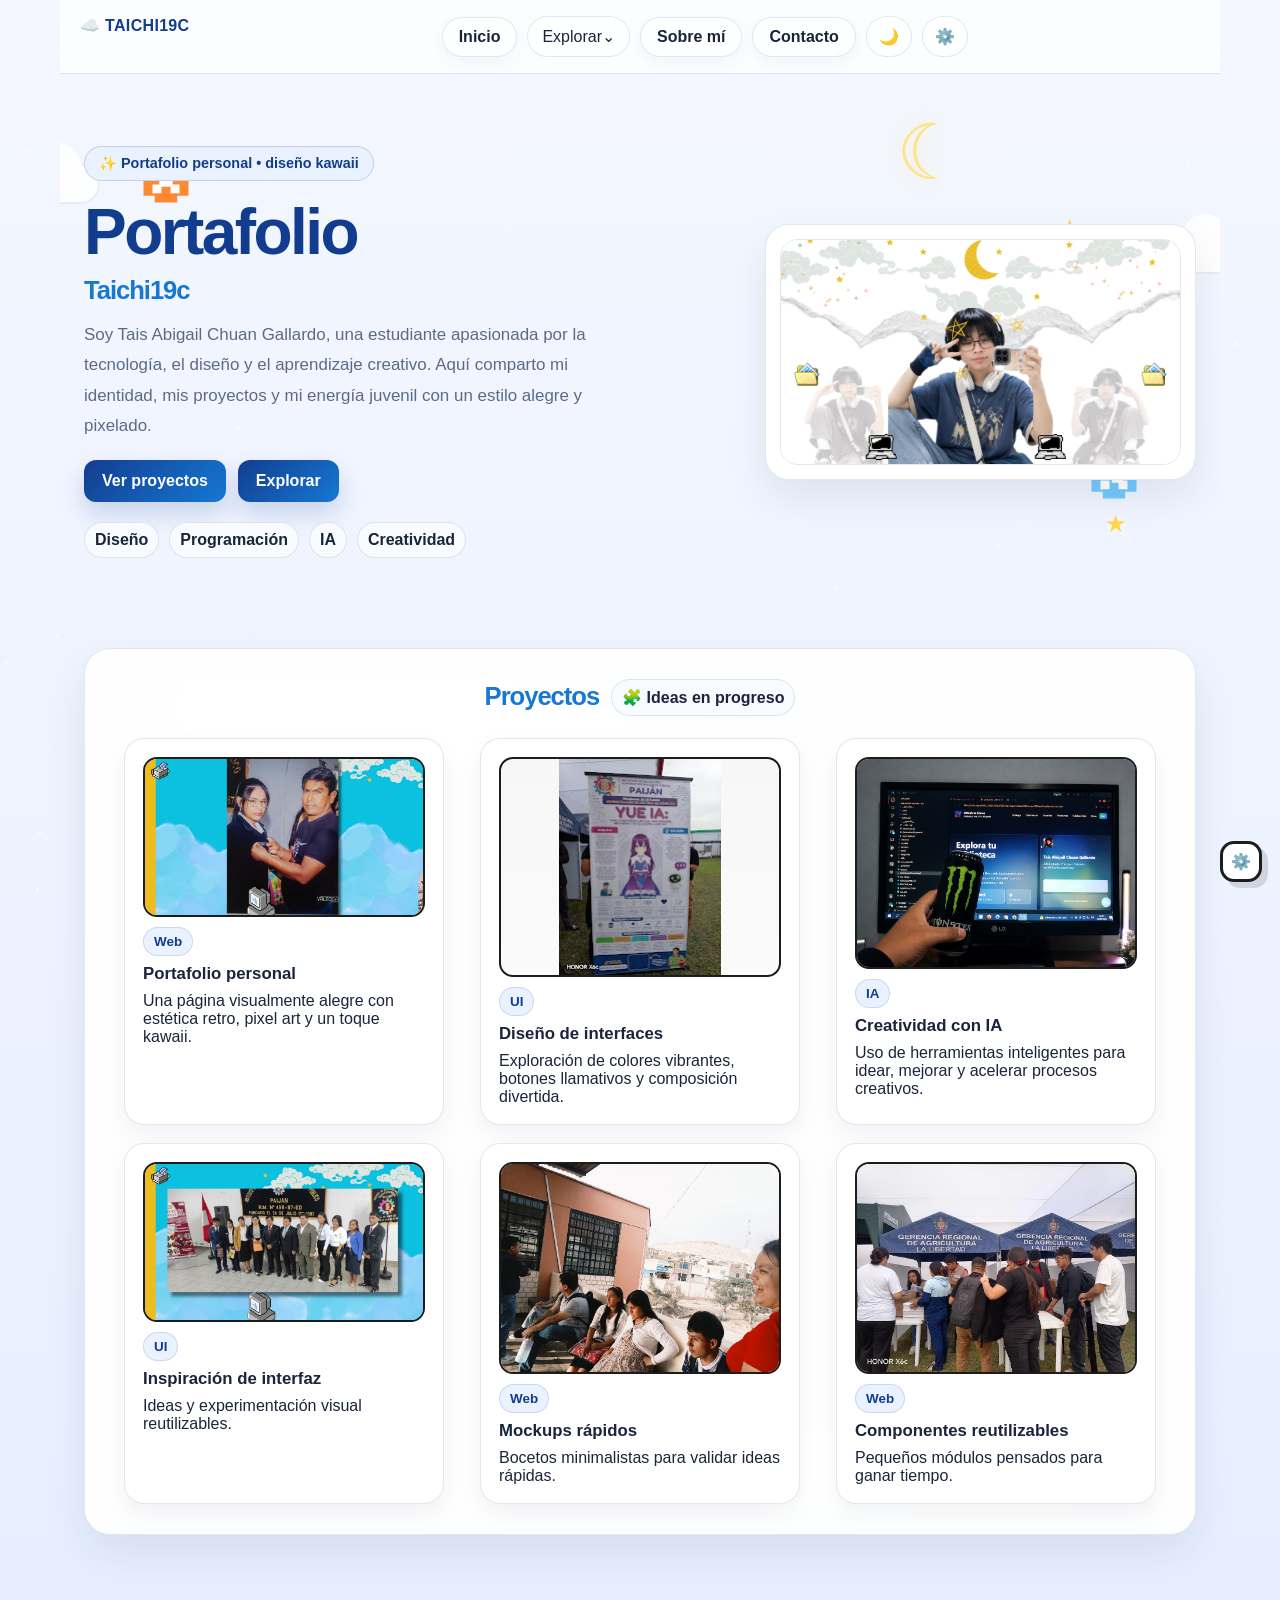
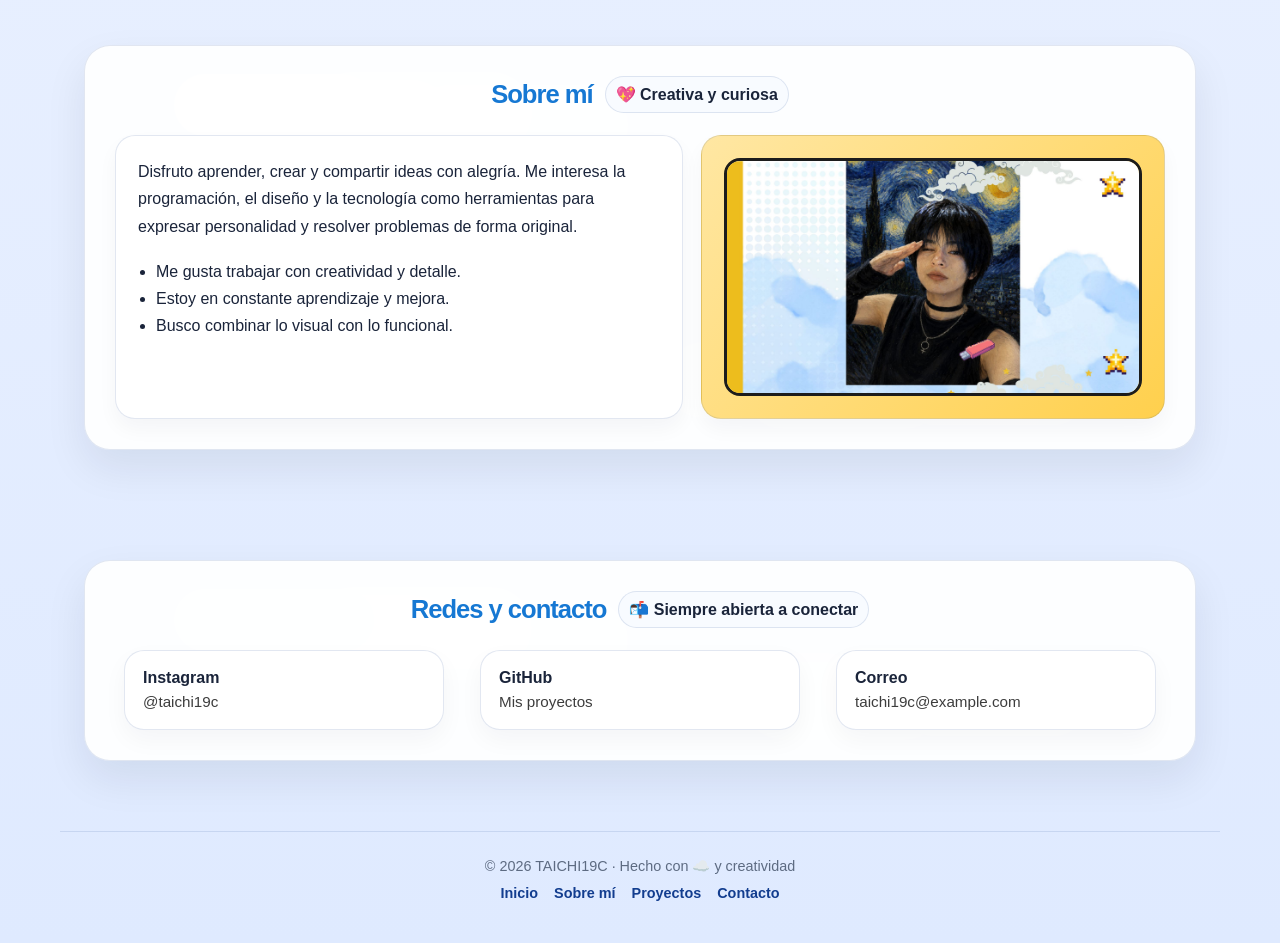
==== commit d50c13be: "Organizar imagenes en carpeta images/ y actualizar rutas" ====
--- a/index.html
+++ b/index.html
@@ -175,7 +175,7 @@
 
       <div class="hero-art">
         <div class="photo-card">
-          <img src="hero.jpg" alt="Foto personal de Tais" class="clickable-lightbox" data-src="hero.jpg" />
+          <img src="images/hero.jpg" alt="Foto personal de Tais" class="clickable-lightbox" data-src="images/hero.jpg" />
         </div>
         <input id="characterTemplate" type="hidden" value="dossier">
       </div>
@@ -189,37 +189,37 @@
         </div>
         <div class="projects-grid">
           <article class="project-card" data-edit-type="project" data-edit-index="0">
-            <img src="project_portfolio.jpg" alt="Proyecto de portafolio" class="clickable-lightbox" data-src="project_portfolio.jpg" />
+            <img src="images/project_portfolio.jpg" alt="Proyecto de portafolio" class="clickable-lightbox" data-src="images/project_portfolio.jpg" />
             <span class="badge">Web</span>
             <h3>Portafolio personal</h3>
             <p>Una página visualmente alegre con estética retro, pixel art y un toque kawaii.</p>
           </article>
           <article class="project-card" data-edit-type="project" data-edit-index="1">
-            <img src="project_ui.jpg" alt="Proyecto de diseño" class="clickable-lightbox" data-src="project_ui.jpg" />
+            <img src="images/project_ui.jpg" alt="Proyecto de diseño" class="clickable-lightbox" data-src="images/project_ui.jpg" />
             <span class="badge">UI</span>
             <h3>Diseño de interfaces</h3>
             <p>Exploración de colores vibrantes, botones llamativos y composición divertida.</p>
           </article>
           <article class="project-card" data-edit-type="project" data-edit-index="2">
-            <img src="project_ai.jpg" alt="Proyecto con IA" class="clickable-lightbox" data-src="project_ai.jpg" />
+            <img src="images/project_ai.jpg" alt="Proyecto con IA" class="clickable-lightbox" data-src="images/project_ai.jpg" />
             <span class="badge">IA</span>
             <h3>Creatividad con IA</h3>
             <p>Uso de herramientas inteligentes para idear, mejorar y acelerar procesos creativos.</p>
           </article>
           <article class="project-card" data-edit-type="project" data-edit-index="3">
-            <img src="project_portfolio_1.jpg" alt="Proyecto extra" class="clickable-lightbox" data-src="project_portfolio_1.jpg" />
+            <img src="images/project_portfolio_1.jpg" alt="Proyecto extra" class="clickable-lightbox" data-src="images/project_portfolio_1.jpg" />
             <span class="badge">UI</span>
             <h3>Inspiración de interfaz</h3>
             <p>Ideas y experimentación visual reutilizables.</p>
           </article>
           <article class="project-card" data-edit-type="project" data-edit-index="4">
-            <img src="project_ui_1.jpg" alt="Exploración UI" class="clickable-lightbox" data-src="project_ui_1.jpg" />
+            <img src="images/project_ui_1.jpg" alt="Exploración UI" class="clickable-lightbox" data-src="images/project_ui_1.jpg" />
             <span class="badge">Web</span>
             <h3>Mockups rápidos</h3>
             <p>Bocetos minimalistas para validar ideas rápidas.</p>
           </article>
           <article class="project-card" data-edit-type="project" data-edit-index="5">
-            <img src="project_example.jpg" alt="Ejemplo práctico" class="clickable-lightbox" data-src="project_example.jpg" />
+            <img src="images/project_example.jpg" alt="Ejemplo práctico" class="clickable-lightbox" data-src="images/project_example.jpg" />
             <span class="badge">Web</span>
             <h3>Componentes reutilizables</h3>
             <p>Pequeños módulos pensados para ganar tiempo.</p>
@@ -245,7 +245,7 @@
             </ul>
           </div>
           <div class="card illustration-card">
-            <img src="about.jpg" alt="Foto de la autora" class="clickable-lightbox" data-src="about.jpg" />
+            <img src="images/about.jpg" alt="Foto de la autora" class="clickable-lightbox" data-src="images/about.jpg" />
           </div>
         </div>
       </div>
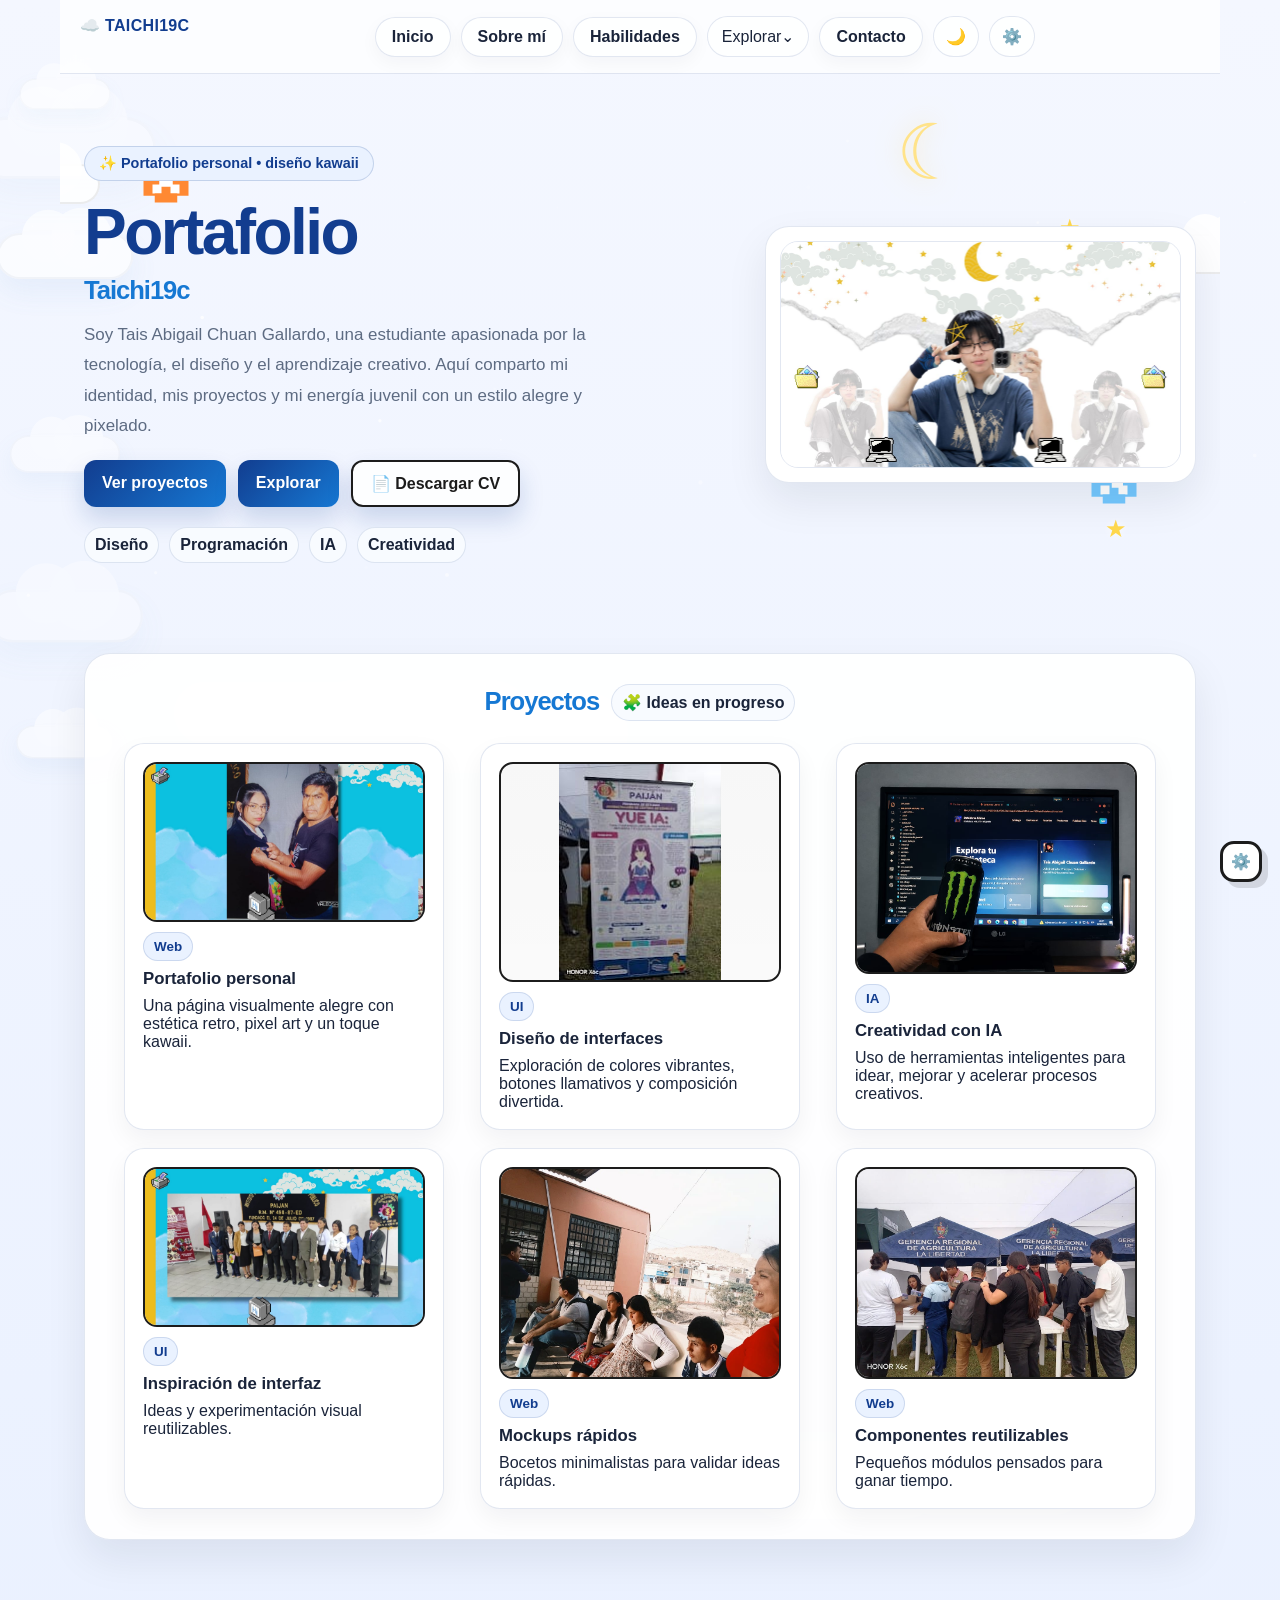
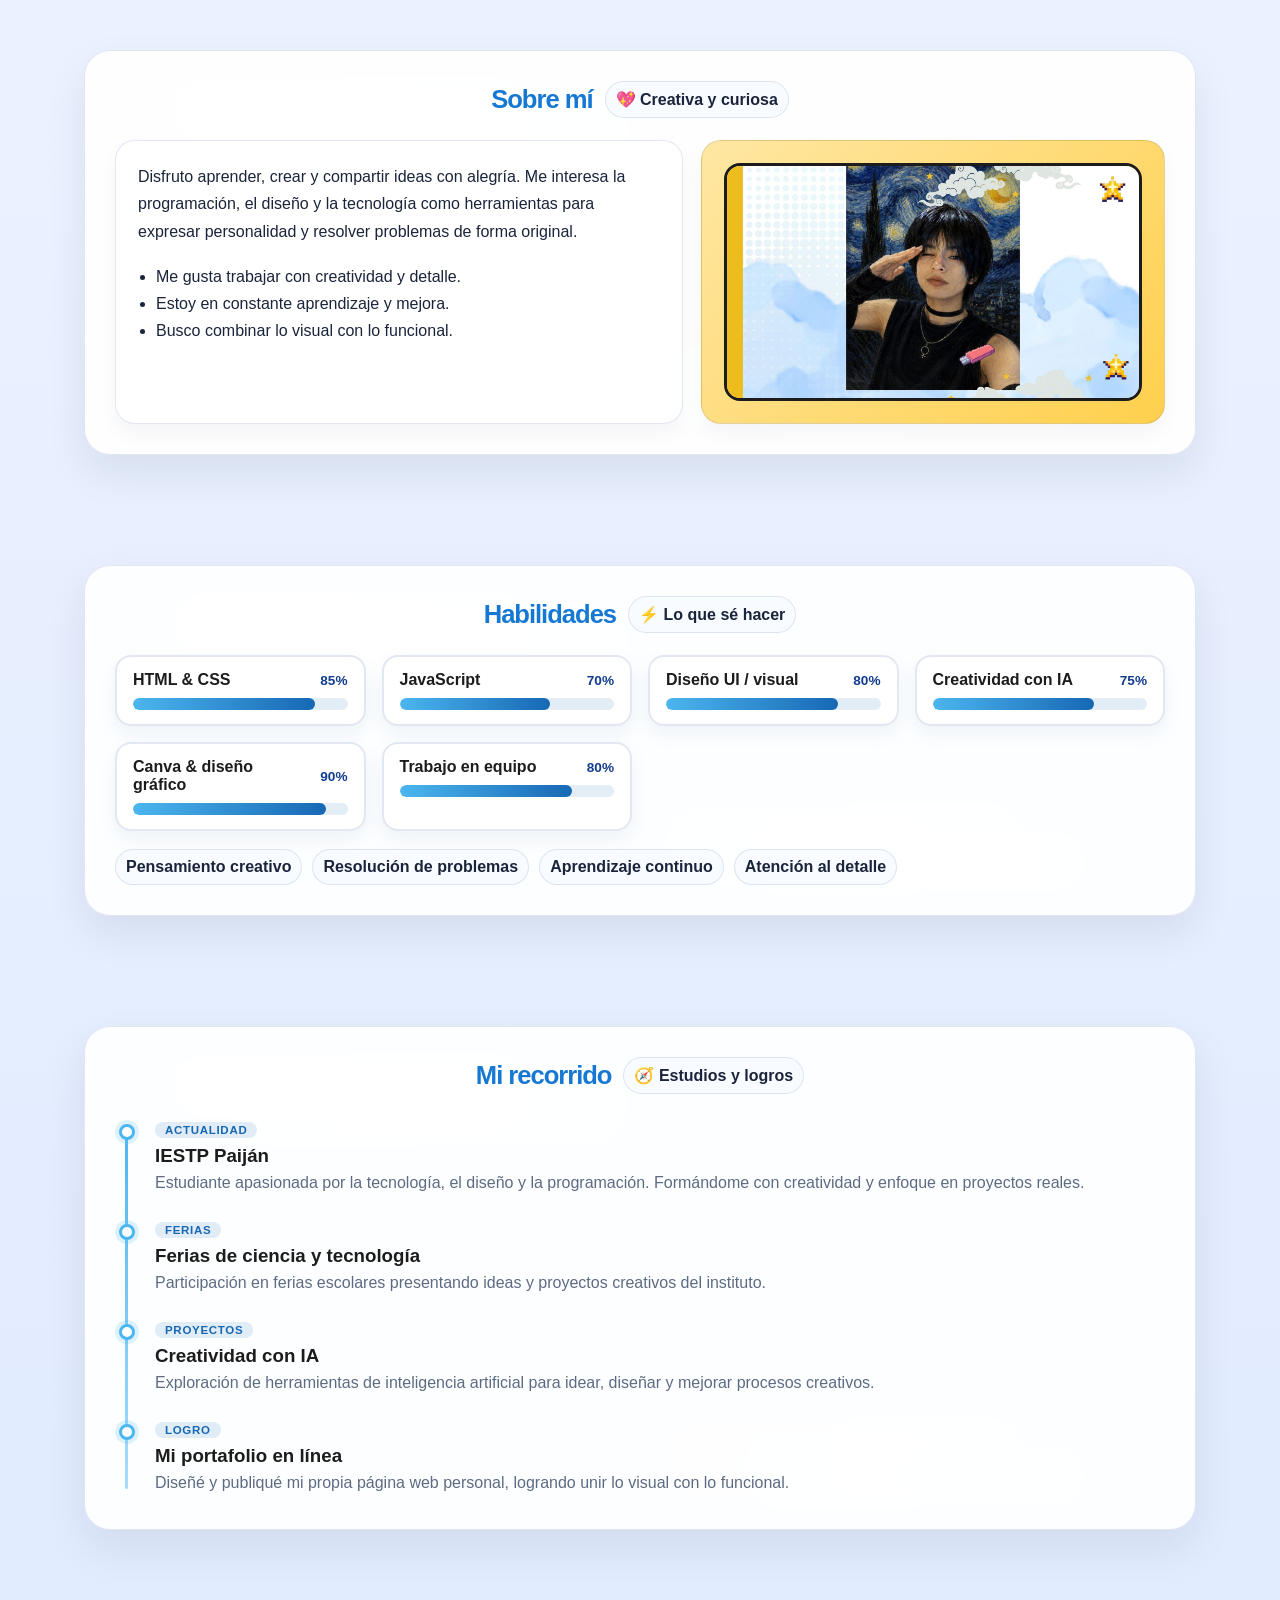
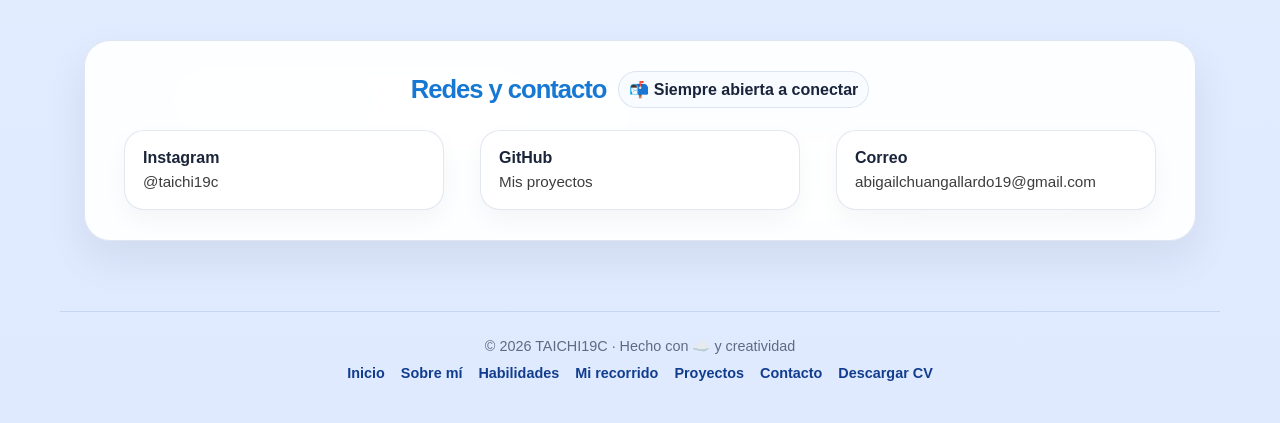
==== commit 57b3f045: "Agregar habilidades, recorrido, CV, nubes flotantes, enlaces reales y optimizar imagenes" ====
--- a/index.html
+++ b/index.html
@@ -5,6 +5,18 @@
   <meta charset="UTF-8">
   <meta name="viewport" content="width=device-width, initial-scale=1.0">
   <title>Portafolio | TAICHI19C</title>
+  <meta name="description" content="Portafolio de Tais Abigail Chuan Gallardo (TAICHI19C): diseño, programación, IA y creatividad con estilo kawaii.">
+  <meta name="author" content="Tais Abigail Chuan Gallardo">
+  <meta name="theme-color" content="#123d8f">
+  <meta property="og:type" content="website">
+  <meta property="og:title" content="Portafolio | TAICHI19C">
+  <meta property="og:description" content="Diseño, programación, IA y creatividad. El universo digital de Tais Abigail Chuan Gallardo.">
+  <meta property="og:image" content="https://abigailchuangallardo19-cloud.github.io/web_personal/images/hero.jpg">
+  <meta property="og:url" content="https://abigailchuangallardo19-cloud.github.io/web_personal/">
+  <meta name="twitter:card" content="summary_large_image">
+  <meta name="twitter:title" content="Portafolio | TAICHI19C">
+  <meta name="twitter:description" content="Diseño, programación, IA y creatividad. El universo digital de Tais Abigail Chuan Gallardo.">
+  <meta name="twitter:image" content="https://abigailchuangallardo19-cloud.github.io/web_personal/images/hero.jpg">
   <link href="https://fonts.googleapis.com/css2?family=Press+Start+2P&family=Comic+Neue:wght@400;700&display=swap" rel="stylesheet">
   <link rel="stylesheet" href="styles.css">
   <link rel="icon" href="data:image/svg+xml,%3Csvg xmlns='http://www.w3.org/2000/svg' viewBox='0 0 32 32'%3E%3Crect width='32' height='32' rx='8' fill='%23123d8f'/%3E%3Ctext x='50%25' y='72%25' font-size='19' font-family='Arial' font-weight='bold' text-anchor='middle' fill='%23ffffff'%3ETA%3C/text%3E%3C/svg%3E">
@@ -12,12 +24,21 @@
 
 </head>
 <body>
+  <div class="clouds-layer" id="cloudsLayer" aria-hidden="true">
+    <span class="float-cloud c1"></span>
+    <span class="float-cloud c2"></span>
+    <span class="float-cloud c3"></span>
+    <span class="float-cloud c4"></span>
+    <span class="float-cloud c5"></span>
+    <span class="float-cloud c6"></span>
+  </div>
   <header class="topbar">
       <a class="brand-mark" href="#/inicio">☁️ TAICHI19C</a>
     <nav class="nav-links">
       <a href="#/inicio">Inicio</a>
+      <a href="#/sobre-mi">Sobre mí</a>
+      <a href="#/habilidades">Habilidades</a>
       <button class="explore-trigger" id="exploreTrigger" type="button" aria-expanded="false">Explorar⌄</button>
-      <a href="#/sobre-mi">Sobre mí</a>
       <a href="#/contacto">Contacto</a>
       <button class="topbar-icon" id="topThemeBtn" type="button" aria-label="Cambiar tema">🌙</button>
       <button class="topbar-icon" id="topSettingsBtn" type="button" aria-label="Abrir configuración">⚙️</button>
@@ -164,6 +185,7 @@
         <div class="btn-row">
           <a class="btn" href="#/proyectos">Ver proyectos</a>
           <a class="btn" href="#/explorar">Explorar</a>
+          <a class="btn btn-ghost" href="cv.pdf" download>📄 Descargar CV</a>
         </div>
         <div class="chip-row">
           <span class="chip">Diseño</span>
@@ -251,6 +273,90 @@
       </div>
     </section>
 
+    <section class="section" id="skills" data-edit-type="skills">
+      <div class="section-card">
+        <div class="section-head">
+          <h2 class="pixel-title">Habilidades</h2>
+          <span class="chip">⚡ Lo que sé hacer</span>
+        </div>
+        <div class="skills-grid">
+          <div class="skill-card">
+            <div class="skill-top"><strong>HTML &amp; CSS</strong><span>85%</span></div>
+            <div class="skill-bar"><i style="width:85%"></i></div>
+          </div>
+          <div class="skill-card">
+            <div class="skill-top"><strong>JavaScript</strong><span>70%</span></div>
+            <div class="skill-bar"><i style="width:70%"></i></div>
+          </div>
+          <div class="skill-card">
+            <div class="skill-top"><strong>Diseño UI / visual</strong><span>80%</span></div>
+            <div class="skill-bar"><i style="width:80%"></i></div>
+          </div>
+          <div class="skill-card">
+            <div class="skill-top"><strong>Creatividad con IA</strong><span>75%</span></div>
+            <div class="skill-bar"><i style="width:75%"></i></div>
+          </div>
+          <div class="skill-card">
+            <div class="skill-top"><strong>Canva &amp; diseño gráfico</strong><span>90%</span></div>
+            <div class="skill-bar"><i style="width:90%"></i></div>
+          </div>
+          <div class="skill-card">
+            <div class="skill-top"><strong>Trabajo en equipo</strong><span>80%</span></div>
+            <div class="skill-bar"><i style="width:80%"></i></div>
+          </div>
+        </div>
+        <div class="chip-row">
+          <span class="chip">Pensamiento creativo</span>
+          <span class="chip">Resolución de problemas</span>
+          <span class="chip">Aprendizaje continuo</span>
+          <span class="chip">Atención al detalle</span>
+        </div>
+      </div>
+    </section>
+
+    <section class="section" id="timeline" data-edit-type="timeline">
+      <div class="section-card">
+        <div class="section-head">
+          <h2 class="pixel-title">Mi recorrido</h2>
+          <span class="chip">🧭 Estudios y logros</span>
+        </div>
+        <ol class="timeline">
+          <li class="timeline-item">
+            <span class="timeline-dot" aria-hidden="true"></span>
+            <div class="timeline-content">
+              <span class="timeline-date">Actualidad</span>
+              <h3>IESTP Paiján</h3>
+              <p>Estudiante apasionada por la tecnología, el diseño y la programación. Formándome con creatividad y enfoque en proyectos reales.</p>
+            </div>
+          </li>
+          <li class="timeline-item">
+            <span class="timeline-dot" aria-hidden="true"></span>
+            <div class="timeline-content">
+              <span class="timeline-date">Ferias</span>
+              <h3>Ferias de ciencia y tecnología</h3>
+              <p>Participación en ferias escolares presentando ideas y proyectos creativos del instituto.</p>
+            </div>
+          </li>
+          <li class="timeline-item">
+            <span class="timeline-dot" aria-hidden="true"></span>
+            <div class="timeline-content">
+              <span class="timeline-date">Proyectos</span>
+              <h3>Creatividad con IA</h3>
+              <p>Exploración de herramientas de inteligencia artificial para idear, diseñar y mejorar procesos creativos.</p>
+            </div>
+          </li>
+          <li class="timeline-item">
+            <span class="timeline-dot" aria-hidden="true"></span>
+            <div class="timeline-content">
+              <span class="timeline-date">Logro</span>
+              <h3>Mi portafolio en línea</h3>
+              <p>Diseñé y publiqué mi propia página web personal, logrando unir lo visual con lo funcional.</p>
+            </div>
+          </li>
+        </ol>
+      </div>
+    </section>
+
     <section class="section" id="contact" data-edit-type="contact">
       <div class="section-card">
         <div class="section-head">
@@ -258,17 +364,17 @@
           <span class="chip">📬 Siempre abierta a conectar</span>
         </div>
         <div class="contact-grid">
-          <a class="social-card" id="linkInstagram" href="#">
+          <a class="social-card" id="linkInstagram" href="https://instagram.com/taichi19c" target="_blank" rel="noopener">
             <strong>Instagram</strong>
             <span>@taichi19c</span>
           </a>
-          <a class="social-card" id="linkGitHub" href="#">
+          <a class="social-card" id="linkGitHub" href="https://github.com/abigailchuangallardo19-cloud" target="_blank" rel="noopener">
             <strong>GitHub</strong>
             <span>Mis proyectos</span>
           </a>
-          <a class="social-card" id="linkEmail" href="mailto:taichi19c@example.com">
+          <a class="social-card" id="linkEmail" href="mailto:abigailchuangallardo19@gmail.com">
             <strong>Correo</strong>
-            <span>taichi19c@example.com</span>
+            <span>abigailchuangallardo19@gmail.com</span>
           </a>
         </div>
       </div>
@@ -280,6 +386,7 @@
       <h4>Opciones de visual</h4>
       <div class="control-row"><span>Partículas</span><label><input type="checkbox" id="optParticles" checked></label></div>
       <div class="control-row"><span>Parallax</span><label><input type="checkbox" id="optParallax" checked></label></div>
+      <div class="control-row"><span>Nubes</span><label><input type="checkbox" id="optClouds" checked></label></div>
       <div class="control-row"><span>Tilt tarjetas</span><label><input type="checkbox" id="optTilt" checked></label></div>
       <div class="control-row"><span>Scanlines</span><label><input type="checkbox" id="optScanlines"></label></div>
       <div class="control-row"><span>Neón</span><label><input type="checkbox" id="optNeon" checked></label></div>
@@ -358,8 +465,11 @@
     <nav class="footer-links">
       <a href="#/inicio">Inicio</a>
       <a href="#/sobre-mi">Sobre mí</a>
+      <a href="#/habilidades">Habilidades</a>
+      <a href="#/trayectoria">Mi recorrido</a>
       <a href="#/proyectos">Proyectos</a>
       <a href="#/contacto">Contacto</a>
+      <a href="cv.pdf" download>Descargar CV</a>
     </nav>
   </footer>
 
--- a/styles.css
+++ b/styles.css
@@ -704,9 +704,9 @@
 /* Personal platform */
 :root { --platform-ink: #18325f; --platform-muted: #64748b; --platform-panel: rgba(255,255,255,.78); --platform-border: rgba(69,145,220,.2); }
 .platform-shell { padding: clamp(20px, 4vw, 38px); background: linear-gradient(145deg, rgba(244,251,255,.95), rgba(220,239,255,.8)); }
-body.route-home main > section:not(#home):not(#about):not(#projects):not(#contact), body.route-about main > section:not(#about), body.route-contact main > section:not(#contact), body.route-explore main > section, body.route-module main > section:not(#workspace) { display:none; }
+body.route-home main > section:not(#home):not(#about):not(#projects):not(#skills):not(#timeline):not(#contact), body.route-about main > section:not(#about), body.route-skills main > section:not(#skills), body.route-timeline main > section:not(#timeline), body.route-contact main > section:not(#contact), body.route-explore main > section, body.route-module main > section:not(#workspace) { display:none; }
 body.route-home #home { display:grid !important; }
-body.route-home #about, body.route-home #projects, body.route-home #contact, body.route-about #about, body.route-contact #contact, body.route-module #workspace, body.route-explore #exploreView { display:flex; }
+body.route-home #about, body.route-home #projects, body.route-home #skills, body.route-home #timeline, body.route-home #contact, body.route-about #about, body.route-skills #skills, body.route-timeline #timeline, body.route-contact #contact, body.route-module #workspace, body.route-explore #exploreView { display:flex; }
 .site-footer { width:100%; max-width:1160px; margin:0 auto; padding:26px 24px 42px; display:flex; flex-direction:column; gap:10px; align-items:center; text-align:center; color:var(--muted); border-top:1px solid var(--line); }
 .site-footer p { font-size:.9rem; }
 .footer-links { display:flex; gap:16px; flex-wrap:wrap; justify-content:center; }
@@ -775,3 +775,50 @@
 @media (max-width:900px) { .explore-screen-grid { grid-template-columns:repeat(2,minmax(0,1fr)); }.character-form-grid { grid-template-columns:repeat(2,minmax(0,1fr)); }.character-editor-layout { grid-template-columns:1fr; }.character-preview-panel { position:static; }.template-grid { grid-template-columns:repeat(3,minmax(0,1fr)); } }
 @media (max-width:480px) { .platform-shell { padding:16px; }.platform-sidebar { grid-template-columns:1fr 1fr; }.platform-nav { font-size:.82rem; padding:10px 8px; }.filter-row { align-items:stretch; flex-direction:column; }.filter-row select { width:100%; }.form-columns { grid-template-columns:1fr; }.stats-grid { gap:8px; }.stat-card { padding:12px; }.stat-card strong { font-size:1.3rem; }.gallery-module-grid { grid-template-columns:repeat(2,minmax(0,1fr)); }.topbar { flex-wrap:wrap; }.nav-links { width:100%; justify-content:center; }.explore-grid { grid-template-columns:1fr; } }
 @media (max-width:600px) { .explore-screen { padding:20px 12px; }.explore-screen-inner { padding:22px 16px; border-radius:22px; }.explore-screen-grid, .character-poster-main, .character-story-grid, .character-columns { grid-template-columns:1fr; }.explore-screen-card { min-height:160px; padding:19px; }.character-form-grid { grid-template-columns:1fr; }.character-info-grid { grid-template-columns:1fr 1fr; }.character-poster { padding:18px; }.template-grid { grid-template-columns:repeat(2,minmax(0,1fr)); }.character-editor-layout .character-editor { max-height:none; }.preview-toolbar { align-items:flex-start; flex-direction:column; gap:8px; } }
+
+/* ===== Floating clouds (decorative background) ===== */
+.clouds-layer { position:fixed; inset:0; z-index:1; overflow:hidden; pointer-events:none; }
+.float-cloud { position:absolute; width:130px; height:44px; background:rgba(255,255,255,.9); border:2px solid rgba(20,60,110,.06); border-radius:999px; opacity:.8; box-shadow:0 12px 28px rgba(120,170,220,.16); animation:cloudDrift linear infinite; }
+.float-cloud::before, .float-cloud::after { content:''; position:absolute; background:inherit; border-radius:50%; }
+.float-cloud::before { width:50px; height:50px; left:22px; top:-24px; }
+.float-cloud::after { width:58px; height:58px; right:18px; top:-26px; }
+.float-cloud.c1 { top:8%;  animation-duration:70s;  animation-delay:-5s;  transform:scale(.7);  opacity:.55; }
+.float-cloud.c2 { top:26%; animation-duration:95s;  animation-delay:-30s; transform:scale(1.05); opacity:.7; }
+.float-cloud.c3 { top:48%; animation-duration:110s; animation-delay:-60s; transform:scale(.85); opacity:.5; }
+.float-cloud.c4 { top:66%; animation-duration:85s;  animation-delay:-15s; transform:scale(1.2); opacity:.4; }
+.float-cloud.c5 { top:80%; animation-duration:120s; animation-delay:-45s; transform:scale(.75); opacity:.55; }
+.float-cloud.c6 { top:14%; animation-duration:135s; animation-delay:-80s; transform:scale(1.4); opacity:.35; }
+@keyframes cloudDrift { from { left:-22%; } to { left:114%; } }
+body.clouds-off .clouds-layer { display:none; }
+.dark-platform .float-cloud { background:rgba(150,195,240,.26); border-color:rgba(150,195,240,.16); box-shadow:0 12px 28px rgba(0,0,0,.28); }
+@media (prefers-reduced-motion:reduce) { .float-cloud { animation:none; } }
+
+/* ===== Habilidades ===== */
+.skills-grid { display:grid; grid-template-columns:repeat(auto-fit,minmax(240px,1fr)); gap:16px; }
+.skill-card { background:var(--white); border:2px solid var(--line); border-radius:16px; padding:14px 16px; box-shadow:0 8px 18px rgba(57,115,167,.08); }
+.skill-top { display:flex; justify-content:space-between; align-items:center; gap:10px; margin-bottom:9px; color:var(--ink); font-weight:700; }
+.skill-top span { color:var(--primary); font-size:.85rem; }
+.skill-bar { height:12px; border-radius:999px; background:rgba(23,104,180,.12); overflow:hidden; }
+.skill-bar i { display:block; height:100%; border-radius:999px; background:linear-gradient(90deg,#4bb6ef,#1768b4); transform-origin:left center; animation:skillGrow 1.1s ease both; }
+@keyframes skillGrow { from { transform:scaleX(0); } to { transform:scaleX(1); } }
+#skills .chip-row { margin-top:18px; }
+.dark-platform .skill-card { background:rgba(17,50,87,.92); border-color:rgba(142,211,255,.2); }
+.dark-platform .skill-top { color:#e9f5ff; }
+.dark-platform .skill-bar { background:rgba(142,211,255,.16); }
+
+/* ===== Linea de tiempo ===== */
+.timeline { position:relative; list-style:none; margin:0; padding:4px 0; }
+.timeline::before { content:""; position:absolute; left:10px; top:10px; bottom:10px; width:3px; border-radius:3px; background:linear-gradient(180deg,#4bb6ef,#a8dcff); }
+.timeline-item { position:relative; padding:0 0 24px 40px; }
+.timeline-item:last-child { padding-bottom:0; }
+.timeline-dot { position:absolute; left:4px; top:4px; width:16px; height:16px; border-radius:50%; background:#fff; border:3px solid #4bb6ef; box-shadow:0 0 0 4px rgba(75,182,239,.18); }
+.timeline-date { display:inline-block; padding:2px 10px; border-radius:999px; background:rgba(23,104,180,.12); color:#1768b4; font-size:.72rem; font-weight:800; text-transform:uppercase; letter-spacing:.06em; }
+.timeline-content h3 { margin:7px 0 4px; color:var(--ink); }
+.timeline-content p { margin:0; color:var(--muted); line-height:1.55; }
+.dark-platform .timeline-dot { background:#0d2748; }
+.dark-platform .timeline-content h3 { color:#e9f5ff; }
+
+/* ===== Boton fantasma (CV) ===== */
+.btn-ghost { background:rgba(255,255,255,.85) !important; color:var(--ink) !important; border:2px solid var(--ink) !important; }
+.dark-platform .btn-ghost { background:rgba(17,50,87,.92) !important; color:#e9f5ff !important; border-color:#e9f5ff !important; }
+
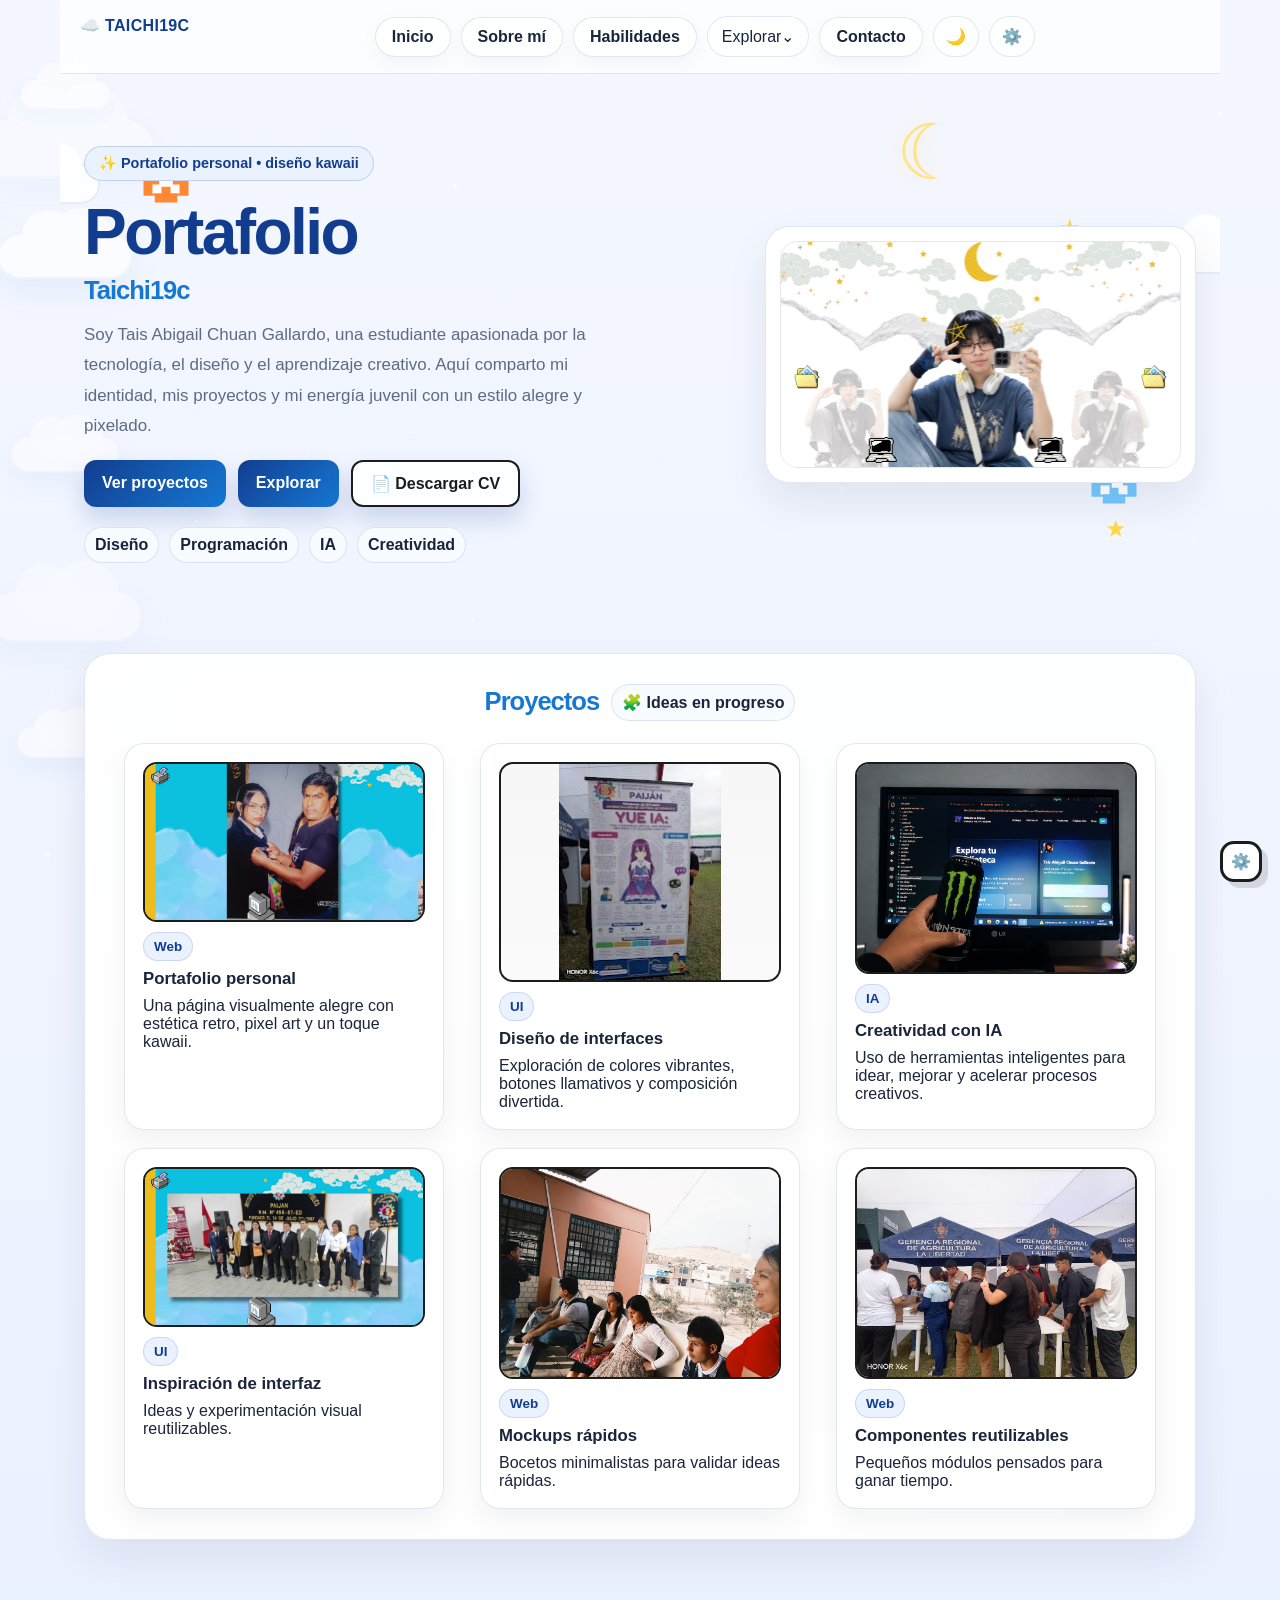
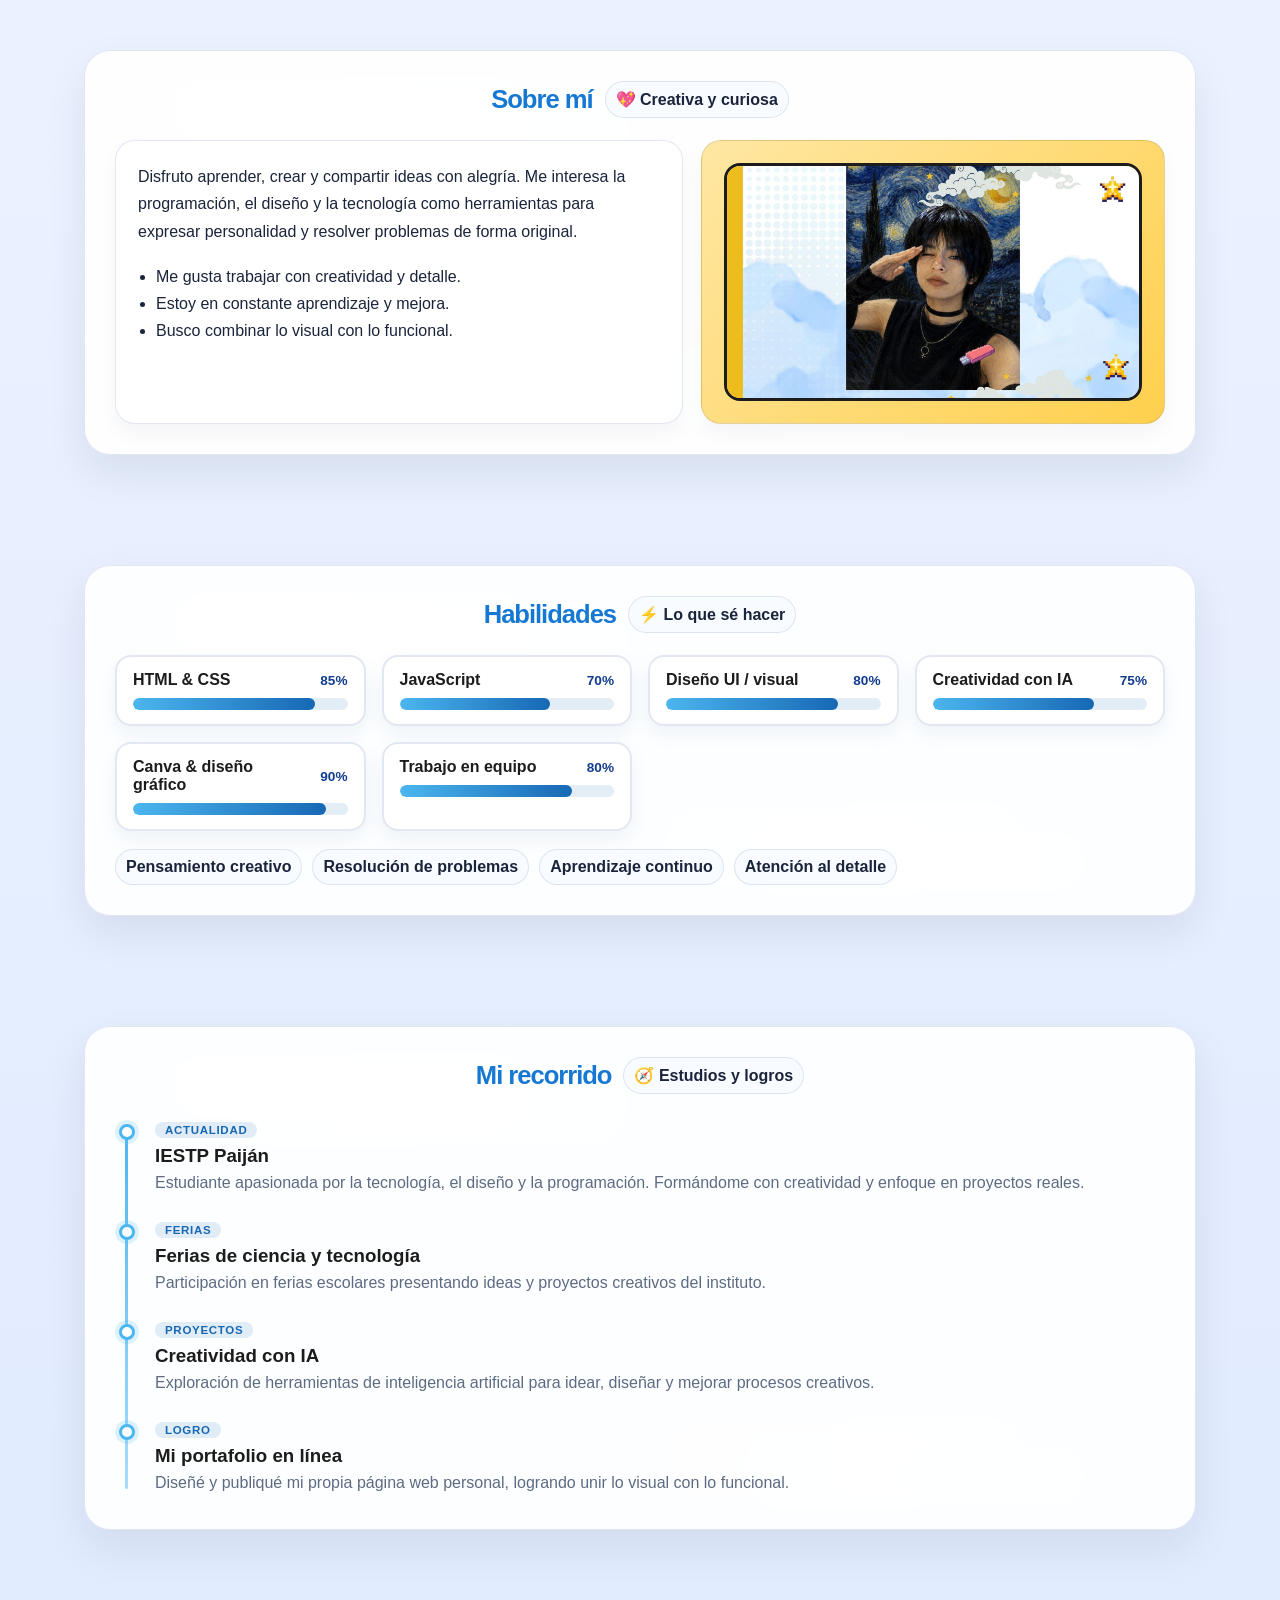
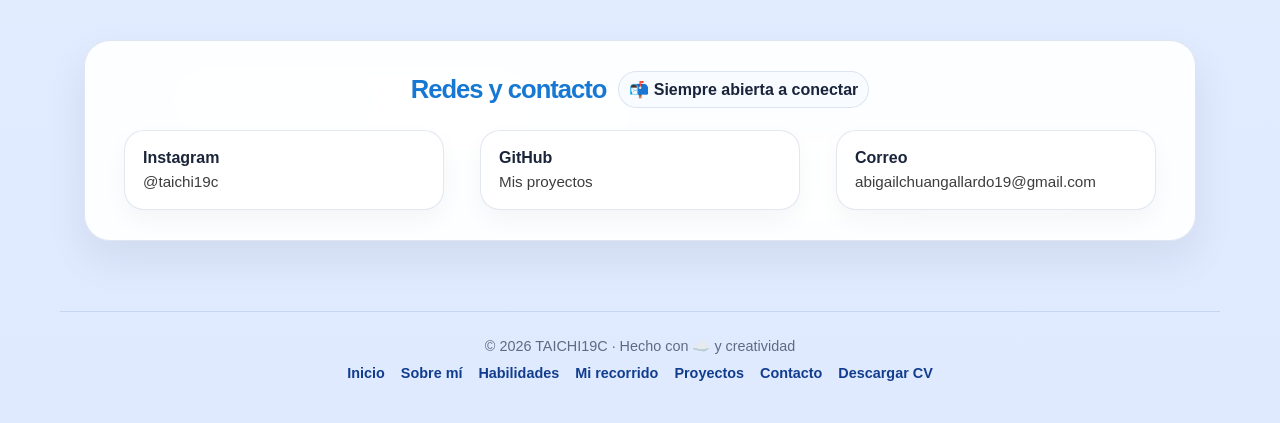
==== commit 1b24e3fe: "Mejorar ficha de personaje: espaciada, clara/oscura, galería, stickers, pantalla completa, ver ficha" ====
--- a/index.html
+++ b/index.html
@@ -452,7 +452,7 @@
             <div class="workspace-view" data-view-panel="arte"><div class="view-heading"><div><span class="view-kicker">🎨 EXPOSICIÓN DIGITAL</span><h3>Galería de arte</h3><p class="muted-copy">Una colección visual construida con tus imágenes existentes.</p></div><button class="platform-btn platform-btn-primary" id="artFilterBtn" type="button">Todos ▾</button></div><div id="artList" class="art-masonry"></div></div>
             <div class="workspace-view" data-view-panel="proyectos"><div class="view-heading"><div><span class="view-kicker">🚀 PORTAFOLIO VIVO</span><h3>Mis proyectos</h3><p class="muted-copy">Tus trabajos actuales, ahora como una vista independiente.</p></div><button class="platform-btn platform-btn-primary" data-go-view="lab" type="button">＋ Nuevo proyecto</button></div><div class="filter-row"><input id="projectSearch" type="search" placeholder="Buscar proyectos..." aria-label="Buscar proyectos" /><select id="projectFilter" aria-label="Filtrar proyectos"><option value="all">Todos</option><option>Web</option><option>UI</option><option>IA</option></select></div><div id="projectList" class="project-module-grid"></div></div>
             <div class="workspace-view" data-view-panel="galeria"><div class="view-heading"><div><span class="view-kicker">🖼️ RECUERDOS Y CREACIÓN</span><h3>Mi galería</h3><p class="muted-copy">Explora tus fotografías, trabajos y momentos en una composición visual.</p></div><button class="platform-btn platform-btn-primary" data-go-view="files" type="button">＋ Importar imagen</button></div><div id="galleryModuleGrid" class="gallery-module-grid"></div></div>
-            <div class="workspace-view" data-view-panel="afiche-personaje"><div class="view-heading"><div><span class="view-kicker">🎭 DOSSIER CREATIVO</span><h3>Afiches de personajes</h3><p class="muted-copy">Crea, diseña y organiza tus personajes.</p></div><button class="platform-btn platform-btn-primary" id="newCharacterBtn" type="button">＋ Crear nuevo afiche</button></div><div id="characterLibrary" class="character-library"></div><div id="templateChooser" class="template-chooser hidden"><div class="template-heading"><div><span class="view-kicker">NUEVO AFICHE</span><h3>Elige una estructura visual</h3></div><button class="platform-btn platform-btn-light" id="cancelTemplate" type="button">Cancelar</button></div><div class="template-grid"><button data-template="dossier" type="button"><span>📋</span><strong>Dossier</strong><small>Estructurado y completo</small></button><button data-template="editorial" type="button"><span>📰</span><strong>Editorial</strong><small>Fotografía y titulares</small></button><button data-template="kawaii" type="button"><span>🎀</span><strong>Kawaii</strong><small>Pastel y stickers</small></button><button data-template="gaming" type="button"><span>🎮</span><strong>Gaming</strong><small>Retro y tecnológico</small></button><button data-template="poster" type="button"><span>🖼️</span><strong>Poster</strong><small>Libre y protagonista</small></button></div></div><div id="characterEditorLayout" class="character-editor-layout hidden"><form id="characterForm" class="workspace-card character-editor"><div class="editor-panel-heading"><span class="view-kicker">✦ HERRAMIENTAS</span><h4>Editar personaje</h4></div><div class="character-form-grid"><label>Nombre<input id="characterName" /></label><label>Apodo<input id="characterNickname" /></label><label>Edad<input id="characterAge" /></label><label>Fecha de nacimiento<input id="characterBirthdate" type="date" /></label><label>Signo zodiacal<input id="characterZodiac" /></label><label>Género<input id="characterGender" /></label><label>Pronombres<input id="characterPronouns" /></label><label>Nacionalidad<input id="characterNationality" /></label><label>Especie<input id="characterSpecies" /></label><label>Ocupación<input id="characterOccupation" /></label><label>Clase / rol<input id="characterRole" /></label><label>Organización<input id="characterOrganization" /></label><label>Personalidad<input id="characterPersonality" /></label><label>Tipo / arquetipo<input id="characterArchetype" /></label><label>Altura<input id="characterHeight" /></label><label>Peso<input id="characterWeight" /></label><label>Complexión<input id="characterBuild" /></label><label>Color de piel<input id="characterSkin" /></label><label>Color de cabello<input id="characterHair" /></label><label>Color de ojos<input id="characterEyes" /></label><label>Estilo de cabello<input id="characterHairStyle" /></label><label>Vestimenta<input id="characterOutfit" /></label><label>Accesorios<input id="characterAccessories" /></label><label>Rasgos distintivos<input id="characterSpecial" /></label><label>Color de fondo<input id="characterBg" type="color" value="#dff3ff" /></label><label>Color de títulos<input id="characterAccent" type="color" value="#1768b4" /></label><label>Plantilla<select id="characterTheme"><option value="sky">☁️ Cielo</option><option value="space">🌌 Espacial</option><option value="kawaii">🌸 Kawaii</option><option value="night">🌙 Nocturno</option><option value="tech">💻 Tecnología</option><option value="minimal">🤍 Minimalista</option><option value="colorful">🌈 Colorido</option></select></label></div><label>Descripción<textarea id="characterDescription" rows="3"></textarea></label><label>Historia / Background<textarea id="characterStory" rows="4"></textarea></label><div class="character-columns"><label>Fortalezas / virtudes<textarea id="characterStrengths" rows="3"></textarea></label><label>Debilidades / defectos<textarea id="characterWeaknesses" rows="3"></textarea></label><label>Objetivos y motivaciones<textarea id="characterGoals" rows="3"></textarea></label><label>Miedos, hábitos e intereses<textarea id="characterInterests" rows="3"></textarea></label><label>Relaciones<textarea id="characterRelations" rows="3"></textarea></label><label>Frases, música y referencias<textarea id="characterExtras" rows="3"></textarea></label></div><label class="character-upload">🖼️ Agregar imagen<input id="characterImage" type="file" accept="image/*" /></label><div id="characterDropzone" class="character-dropzone">Arrastra aquí la imagen principal del personaje</div><div class="form-actions"><button class="platform-btn platform-btn-primary" type="submit">💾 Guardar personaje</button><button class="platform-btn platform-btn-light" id="cancelCharacter" type="button">Cancelar</button><button class="platform-btn platform-btn-light" id="downloadCharacter" type="button">🖼️ Exportar PNG</button></div></form><div class="character-preview-panel"><div class="preview-toolbar"><span class="view-kicker">VISTA PREVIA EN TIEMPO REAL</span><button class="platform-btn platform-btn-light" id="previewModeBtn" type="button">👁️ Presentación</button></div><div id="characterPoster" class="character-poster"></div></div></div></div>
+            <div class="workspace-view" data-view-panel="afiche-personaje"><div class="view-heading"><div><span class="view-kicker">🎭 DOSSIER CREATIVO</span><h3>Fichas de personaje</h3><p class="muted-copy">Crea, diseña y visualiza tus personajes completos.</p></div><button class="platform-btn platform-btn-primary" id="newCharacterBtn" type="button">＋ Crear nuevo afiche</button></div><div id="characterLibrary" class="character-library"></div><div id="templateChooser" class="template-chooser hidden"><div class="template-heading"><div><span class="view-kicker">NUEVO AFICHE</span><h3>Elige una estructura visual</h3></div><button class="platform-btn platform-btn-light" id="cancelTemplate" type="button">Cancelar</button></div><div class="template-grid"><button data-template="dossier" type="button"><span>📋</span><strong>Dossier</strong><small>Estructurado y completo</small></button><button data-template="editorial" type="button"><span>📰</span><strong>Editorial</strong><small>Fotografía y titulares</small></button><button data-template="kawaii" type="button"><span>🎀</span><strong>Kawaii</strong><small>Pastel y stickers</small></button><button data-template="gaming" type="button"><span>🎮</span><strong>Gaming</strong><small>Retro y tecnológico</small></button><button data-template="poster" type="button"><span>🖼️</span><strong>Poster</strong><small>Libre y protagonista</small></button></div></div><div id="characterEditorLayout" class="character-editor-layout hidden"><form id="characterForm" class="workspace-card character-editor"><div class="editor-panel-heading"><span class="view-kicker">✦ HERRAMIENTAS</span><h4>Editar personaje</h4></div><div class="character-form-grid"><label>Nombre<input id="characterName" /></label><label>Apodo<input id="characterNickname" /></label><label>Edad<input id="characterAge" /></label><label>Fecha de nacimiento<input id="characterBirthdate" type="date" /></label><label>Signo zodiacal<input id="characterZodiac" /></label><label>Género<input id="characterGender" /></label><label>Pronombres<input id="characterPronouns" /></label><label>Nacionalidad<input id="characterNationality" /></label><label>Especie<input id="characterSpecies" /></label><label>Ocupación<input id="characterOccupation" /></label><label>Clase / rol<input id="characterRole" /></label><label>Organización<input id="characterOrganization" /></label><label>Personalidad<input id="characterPersonality" /></label><label>Tipo / arquetipo<input id="characterArchetype" /></label><label>Altura<input id="characterHeight" /></label><label>Peso<input id="characterWeight" /></label><label>Complexión<input id="characterBuild" /></label><label>Color de piel<input id="characterSkin" /></label><label>Color de cabello<input id="characterHair" /></label><label>Color de ojos<input id="characterEyes" /></label><label>Estilo de cabello<input id="characterHairStyle" /></label><label>Vestimenta<input id="characterOutfit" /></label><label>Accesorios<input id="characterAccessories" /></label><label>Rasgos distintivos<input id="characterSpecial" /></label><label>Color de fondo<input id="characterBg" type="color" value="#dff3ff" /></label><label>Color de títulos<input id="characterAccent" type="color" value="#1768b4" /></label><label>Plantilla<select id="characterTheme"><option value="sky">☁️ Cielo</option><option value="space">🌌 Espacial</option><option value="kawaii">🌸 Kawaii</option><option value="night">🌙 Nocturno</option><option value="tech">💻 Tecnología</option><option value="minimal">🤍 Minimalista</option><option value="colorful">🌈 Colorido</option></select></label></div><label>Descripción<textarea id="characterDescription" rows="3"></textarea></label><label>Historia / Background<textarea id="characterStory" rows="4"></textarea></label><div class="character-columns"><label>Fortalezas / virtudes<textarea id="characterStrengths" rows="3"></textarea></label><label>Debilidades / defectos<textarea id="characterWeaknesses" rows="3"></textarea></label><label>Objetivos y motivaciones<textarea id="characterGoals" rows="3"></textarea></label><label>Miedos, hábitos e intereses<textarea id="characterInterests" rows="3"></textarea></label><label>Relaciones<textarea id="characterRelations" rows="3"></textarea></label><label>Frases, música y referencias<textarea id="characterExtras" rows="3"></textarea></label></div><label class="character-upload">🖼️ Agregar imagen<input id="characterImage" type="file" accept="image/*" /></label><div id="characterDropzone" class="character-dropzone">Arrastra aquí la imagen principal del personaje</div><div class="character-extra-media"><label class="character-upload">🖼️ Galería del personaje (varias fotos)<input id="characterGalleryInput" type="file" accept="image/*" multiple /></label><div id="characterGalleryThumbs" class="character-gallery-thumbs"></div><fieldset class="character-stickers"><legend>✨ Stickers decorativos</legend><div class="sticker-palette" id="stickerPalette"></div><div class="sticker-active" id="stickerActive"></div></fieldset></div><div class="form-actions"><button class="platform-btn platform-btn-primary" type="submit">💾 Guardar personaje</button><button class="platform-btn platform-btn-light" id="cancelCharacter" type="button">Cancelar</button><button class="platform-btn platform-btn-light" id="downloadCharacter" type="button">🖼️ Exportar PNG</button><button class="platform-btn platform-btn-light" id="downloadCharacterJpg" type="button">📷 Exportar JPG</button></div></form><div class="character-preview-panel"><div class="preview-toolbar"><span class="view-kicker">VISTA PREVIA EN TIEMPO REAL</span><button class="platform-btn platform-btn-light" id="previewModeBtn" type="button">👁️ Presentación</button><button class="platform-btn platform-btn-light" id="characterFullscreenBtn" type="button">⛶ A pantalla completa</button><button class="platform-btn platform-btn-primary" id="viewFichaBtn" type="button">🗂️ Ver ficha completa</button></div><div id="characterPoster" class="character-poster"></div></div></div></div>
           </div>
         </div>
       </div>
@@ -473,6 +473,9 @@
     </nav>
   </footer>
 
+  <!-- Visor de ficha completa -->
+  <div id="fichaViewer" class="ficha-viewer" aria-hidden="true" role="dialog" aria-label="Ficha completa"></div>
+
   <script src="script.js"></script>
 
 </body>
--- a/styles.css
+++ b/styles.css
@@ -822,3 +822,116 @@
 .btn-ghost { background:rgba(255,255,255,.85) !important; color:var(--ink) !important; border:2px solid var(--ink) !important; }
 .dark-platform .btn-ghost { background:rgba(17,50,87,.92) !important; color:#e9f5ff !important; border-color:#e9f5ff !important; }
 
+
+/* ===== Afiches de personaje: extras ===== */
+.character-extra-media { margin-top:14px; display:grid; gap:12px; }
+.character-gallery-thumbs { display:flex; flex-wrap:wrap; gap:8px; }
+.character-gallery-thumb { position:relative; width:66px; height:66px; border-radius:10px; overflow:hidden; border:2px solid var(--platform-border); }
+.character-gallery-thumb img { width:100%; height:100%; object-fit:cover; display:block; }
+.character-gallery-thumb button { position:absolute; top:2px; right:2px; width:20px; height:20px; border:none; border-radius:50%; background:rgba(0,0,0,.6); color:#fff; font-size:11px; line-height:1; cursor:pointer; padding:0; }
+.character-stickers { margin-top:4px; padding:12px; border:1px dashed var(--platform-border); border-radius:14px; background:rgba(255,255,255,.5); }
+.character-stickers legend { font-weight:800; color:var(--platform-ink); padding:0 6px; }
+.sticker-palette { display:flex; flex-wrap:wrap; gap:6px; }
+.sticker-palette button { font-size:1.3rem; line-height:1; padding:6px 8px; border:1px solid var(--platform-border); border-radius:10px; background:#fff; cursor:pointer; transition:transform .15s ease; }
+.sticker-palette button:hover { transform:scale(1.18) rotate(-6deg); }
+.sticker-active { display:flex; flex-wrap:wrap; gap:6px; margin-top:10px; }
+.sticker-active button { font-size:1.4rem; padding:4px 6px; border:2px solid #ffb4c8; border-radius:10px; background:#fff0f5; cursor:pointer; }
+.sticker-active button:hover { border-color:#ff6f9c; }
+
+/* Afiche: galeria, stats y stickers */
+.character-poster-gallery { display:flex; flex-wrap:wrap; gap:8px; margin-top:16px; padding-top:14px; border-top:2px dashed rgba(23,104,180,.2); }
+.character-poster-gallery img { width:76px; height:76px; object-fit:cover; border-radius:12px; border:3px solid var(--poster-accent,#1768b4); box-shadow:0 6px 14px rgba(0,0,0,.12); }
+.character-poster-stats { display:grid; gap:9px; margin-top:16px; padding:15px; border-radius:16px; background:rgba(255,255,255,.6); border:1px solid rgba(23,104,180,.15); }
+.character-poster-stat { display:grid; grid-template-columns:120px 1fr 40px; align-items:center; gap:10px; font-size:.82rem; font-weight:700; }
+.character-poster-stat .bar { height:11px; border-radius:999px; background:rgba(23,104,180,.15); overflow:hidden; }
+.character-poster-stat .bar i { display:block; height:100%; border-radius:999px; background:linear-gradient(90deg,var(--poster-accent,#1768b4),#4bb6ef); }
+.character-poster-stickers { position:absolute; inset:0; pointer-events:none; z-index:3; }
+.character-poster-stickers span { position:absolute; font-size:2rem; line-height:1; filter:drop-shadow(0 3px 5px rgba(0,0,0,.22)); transform:translate(-50%,-50%); }
+
+/* Forma de imagen */
+.character-portrait.shape-circle img { border-radius:50%; }
+.character-portrait.shape-square img { border-radius:8px; }
+.character-portrait.shape-polaroid { background:#fff; padding:10px 10px 34px; border-radius:6px; box-shadow:0 10px 22px rgba(0,0,0,.16); }
+
+/* Pantalla completa */
+body.character-fullscreen .platform-sidebar,
+body.character-fullscreen .platform-toolbar,
+body.character-fullscreen .platform-heading,
+body.character-fullscreen .character-editor { display:none; }
+body.character-fullscreen .character-editor-layout { grid-template-columns:1fr; }
+body.character-fullscreen .character-preview-panel { position:static; max-width:920px; margin:0 auto; width:100%; }
+body.character-fullscreen #characterPoster { min-height:88vh; box-shadow:0 34px 80px rgba(0,0,0,.3); }
+body.character-fullscreen .preview-toolbar { flex-direction:row; }
+
+/* Buscador en la biblioteca */
+.character-library-search { display:flex; align-items:center; gap:8px; margin-bottom:14px; padding:9px 13px; border:2px solid var(--platform-border); border-radius:12px; background:#fff; }
+.character-library-search input { border:none; outline:none; flex:1; font-family:inherit; background:transparent; font-size:.95rem; }
+.dark-platform .character-stickers, .dark-platform .character-poster-stats { background:rgba(9,41,76,.6); }
+.dark-platform .sticker-palette button, .dark-platform .character-library-search { background:#12365d; color:#e9f5ff; }
+
+/* === Ficha de personaje === */
+:root { --ficha-bg:#ffffff; --ficha-card:#f8fbff; --ficha-text:#18325f; --ficha-accent:#1768b4; --ficha-border:#dfe9f8; }
+body.dark { --ficha-bg:#0f1624; --ficha-card:#16213a; --ficha-text:#e6ecff; --ficha-accent:#7ab7ff; --ficha-border:#1f2b4d; }
+.ficha { background:linear-gradient(180deg, var(--ficha-bg) 0%, var(--ficha-bg) 100%); color:var(--ficha-text); border:1px solid var(--ficha-border); border-radius:24px; padding:clamp(20px,4vw,48px); box-shadow:0 18px 38px rgba(17,61,143,.08); position:relative; overflow:hidden; margin:18px 0; }
+.ficha.is-pattern { background-image:radial-gradient(color-mix(in srgb,var(--ficha-accent) 8%,transparent) 1px, transparent 1px); background-size:20px 20px; }
+.ficha-header { display:grid; gap:6px; margin-bottom:clamp(16px,3vw,28px); text-align:center; }
+.ficha-kicker { letter-spacing:.18em; text-transform:uppercase; font-size:.78rem; opacity:.8; color:var(--ficha-accent); }
+.ficha-name { font-size:clamp(2rem,6vw,4.4rem); margin:4px 0; color:var(--ficha-accent); }
+.ficha-nickname { font-style:italic; opacity:.85; font-size:clamp(1rem,2.4vw,1.4rem); }
+.ficha-body { display:grid; grid-template-columns:minmax(220px,.5fr) minmax(0,1.5fr); gap:clamp(16px,4vw,32px); align-items:start; margin-bottom:clamp(18px,3vw,30px); }
+.ficha-portrait-col { display:grid; gap:16px; }
+.ficha-portrait { position:relative; aspect-ratio:4/5; width:100%; border-radius:18px; overflow:hidden; border:4px solid color-mix(in srgb,var(--ficha-accent) 26%, transparent); background:radial-gradient(circle at top,#f4f9ff,#eaf4ff); box-shadow:0 14px 30px rgba(17,61,143,.12); }
+.ficha-portrait img { width:100%; height:100%; object-fit:cover; display:block; }
+.ficha-portrait.shape-square { aspect-ratio:1/1; }
+.ficha-portrait.shape-landscape { aspect-ratio:16/10; }
+.ficha-portrait.shape-portrait { aspect-ratio:4/5; }
+.ficha-placeholder { display:grid; place-content:center; gap:8px; text-align:center; font-size:3.2rem; color:var(--ficha-accent); opacity:.7; }
+.ficha-stats { display:grid; gap:10px; padding:14px; border-radius:16px; background:var(--ficha-card); border:1px solid var(--ficha-border); box-shadow:inset 0 1px 0 rgba(255,255,255,.25); }
+.ficha-stat { display:grid; grid-template-columns:110px 1fr 40px; gap:10px; align-items:center; font-size:.88rem; }
+.ficha-stat-label { opacity:.85; }
+.ficha-stat-bar { height:10px; border-radius:999px; background:color-mix(in srgb,var(--ficha-accent) 12%, transparent); overflow:hidden; }
+.ficha-stat-bar i { display:block; height:100%; border-radius:999px; background:linear-gradient(90deg,var(--ficha-accent), color-mix(in srgb,var(--ficha-accent) 65%, #9cd6ff)); transition:width .3s ease; }
+.ficha-stat-value { text-align:right; font-weight:700; color:var(--ficha-accent); }
+.ficha-main-col { display:grid; gap:clamp(14px,2.6vw,22px); }
+.ficha-info-grid { display:grid; grid-template-columns:repeat(2,minmax(0,1fr)); gap:12px; }
+.ficha-info { display:grid; gap:4px; padding:12px 14px; border-radius:14px; background:var(--ficha-card); border:1px solid var(--ficha-border); }
+.ficha-info small { text-transform:uppercase; letter-spacing:.12em; font-size:.72rem; opacity:.75; }
+.ficha-info strong { font-size:1rem; }
+.ficha-details { display:grid; grid-template-columns:repeat(auto-fit,minmax(240px,1fr)); gap:14px; margin-bottom:clamp(18px,3vw,28px); }
+.ficha-detail { display:grid; gap:8px; padding:16px; border-radius:16px; background:var(--ficha-card); border:1px solid var(--ficha-border); }
+.ficha-detail h4 { color:var(--ficha-accent); margin:0; }
+.ficha-detail p { margin:0; line-height:1.7; white-space:pre-line; }
+.ficha-gallery { display:grid; gap:12px; }
+.ficha-gallery h4 { color:var(--ficha-accent); margin:0; }
+.ficha-gallery-grid { display:grid; grid-template-columns:repeat(auto-fit,minmax(180px,1fr)); gap:12px; }
+.ficha-gallery-grid img { width:100%; aspect-ratio:4/5; object-fit:cover; border-radius:14px; border:3px solid color-mix(in srgb,var(--ficha-accent) 24%, transparent); box-shadow:0 10px 20px rgba(17,61,143,.1); display:block; }
+.ficha-stickers { position:absolute; inset:0; pointer-events:none; z-index:3; }
+.ficha-stickers span { position:absolute; font-size:clamp(1.6rem,4vw,2.6rem); transform:translate(-50%,-50%); filter:drop-shadow(0 4px 8px rgba(17,61,143,.18)); }
+.ficha-empty { padding:clamp(30px,6vw,60px); text-align:center; color:var(--ficha-accent); opacity:.9; }
+
+/* Controles extras ficha */
+.character-extra-media { display:grid; gap:14px; margin-top:16px; padding:16px; border-radius:16px; border:1px dashed var(--platform-border); background:color-mix(in srgb,var(--platform-panel) 90%, transparent); }
+.character-gallery-thumbs { display:flex; flex-wrap:wrap; gap:10px; }
+.character-gallery-thumb { position:relative; width:86px; height:86px; border-radius:12px; overflow:hidden; border:3px solid var(--platform-border); box-shadow:0 6px 14px rgba(17,61,143,.08); }
+.character-gallery-thumb img { width:100%; height:100%; object-fit:cover; display:block; }
+.character-gallery-thumb button { position:absolute; top:4px; right:4px; border:none; border-radius:50%; width:22px; height:22px; background:rgba(15,22,36,.78); color:#fff; font-size:.72rem; cursor:pointer; line-height:1; }
+.character-stickers { border:1px solid var(--platform-border); border-radius:14px; padding:12px; display:grid; gap:10px; }
+.sticker-palette { display:flex; flex-wrap:wrap; gap:8px; }
+.sticker-palette button { width:36px; height:36px; border-radius:50%; border:1px solid var(--platform-border); background:var(--platform-panel); font-size:1.2rem; cursor:pointer; display:grid; place-content:center; line-height:1; }
+.sticker-active { display:flex; flex-wrap:wrap; gap:8px; }
+.sticker-active button { border:1px solid var(--platform-border); border-radius:999px; background:var(--platform-panel); padding:6px 10px; font-size:.98rem; cursor:pointer; }
+
+/* Pantalla completa y visor */
+body.character-fullscreen .character-editor-layout { grid-template-columns:1fr; }
+body.character-fullscreen .character-preview-panel { position:static; max-width:1100px; margin:0 auto; width:100%; }
+.ficha-viewer { position:fixed; inset:0; display:none; align-items:flex-start; justify-content:center; padding:clamp(12px,4vw,40px); background:rgba(5,10,20,.78); backdrop-filter:blur(6px); z-index:9999; overflow:auto; }
+.ficha-viewer.show { display:flex; }
+.ficha-viewer-inner { width:min(1100px,100%); display:grid; gap:12px; animation: ficha-in .25s ease; }
+@keyframes ficha-in { from{transform:translateY(10px);opacity:0} to{transform:translateY(0);opacity:1} }
+.ficha-viewer-bar { display:flex; justify-content:space-between; align-items:center; padding:10px 14px; border-radius:999px; background:var(--platform-panel); border:1px solid var(--platform-border); box-shadow:0 10px 24px rgba(17,61,143,.12); }
+#fichaViewerPoster { margin:0; }
+
+/* Responsive */
+@media (max-width:1000px){ .ficha-body { grid-template-columns:1fr; } .ficha-info-grid { grid-template-columns:1fr 1fr; } }
+@media (max-width:640px){ .ficha-info-grid { grid-template-columns:1fr; } .ficha-stat { grid-template-columns:90px 1fr 36px; } }
+
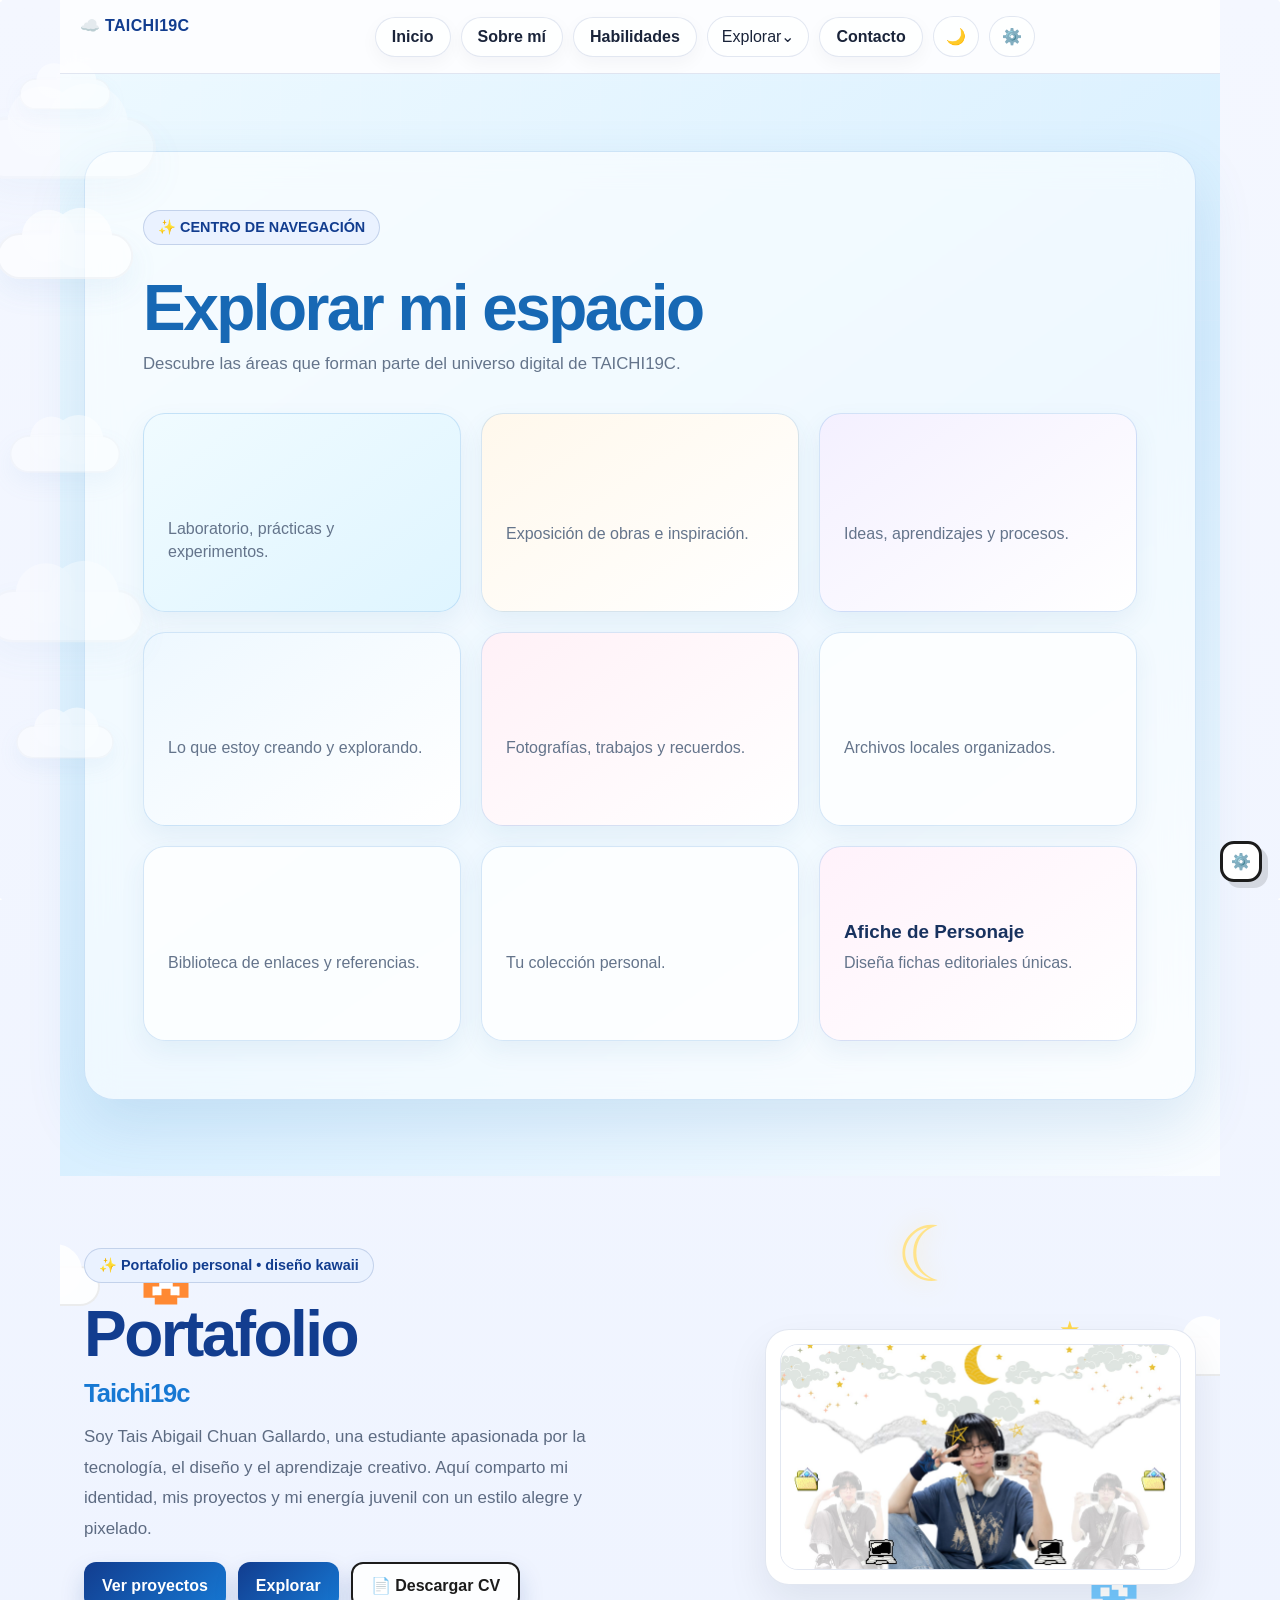
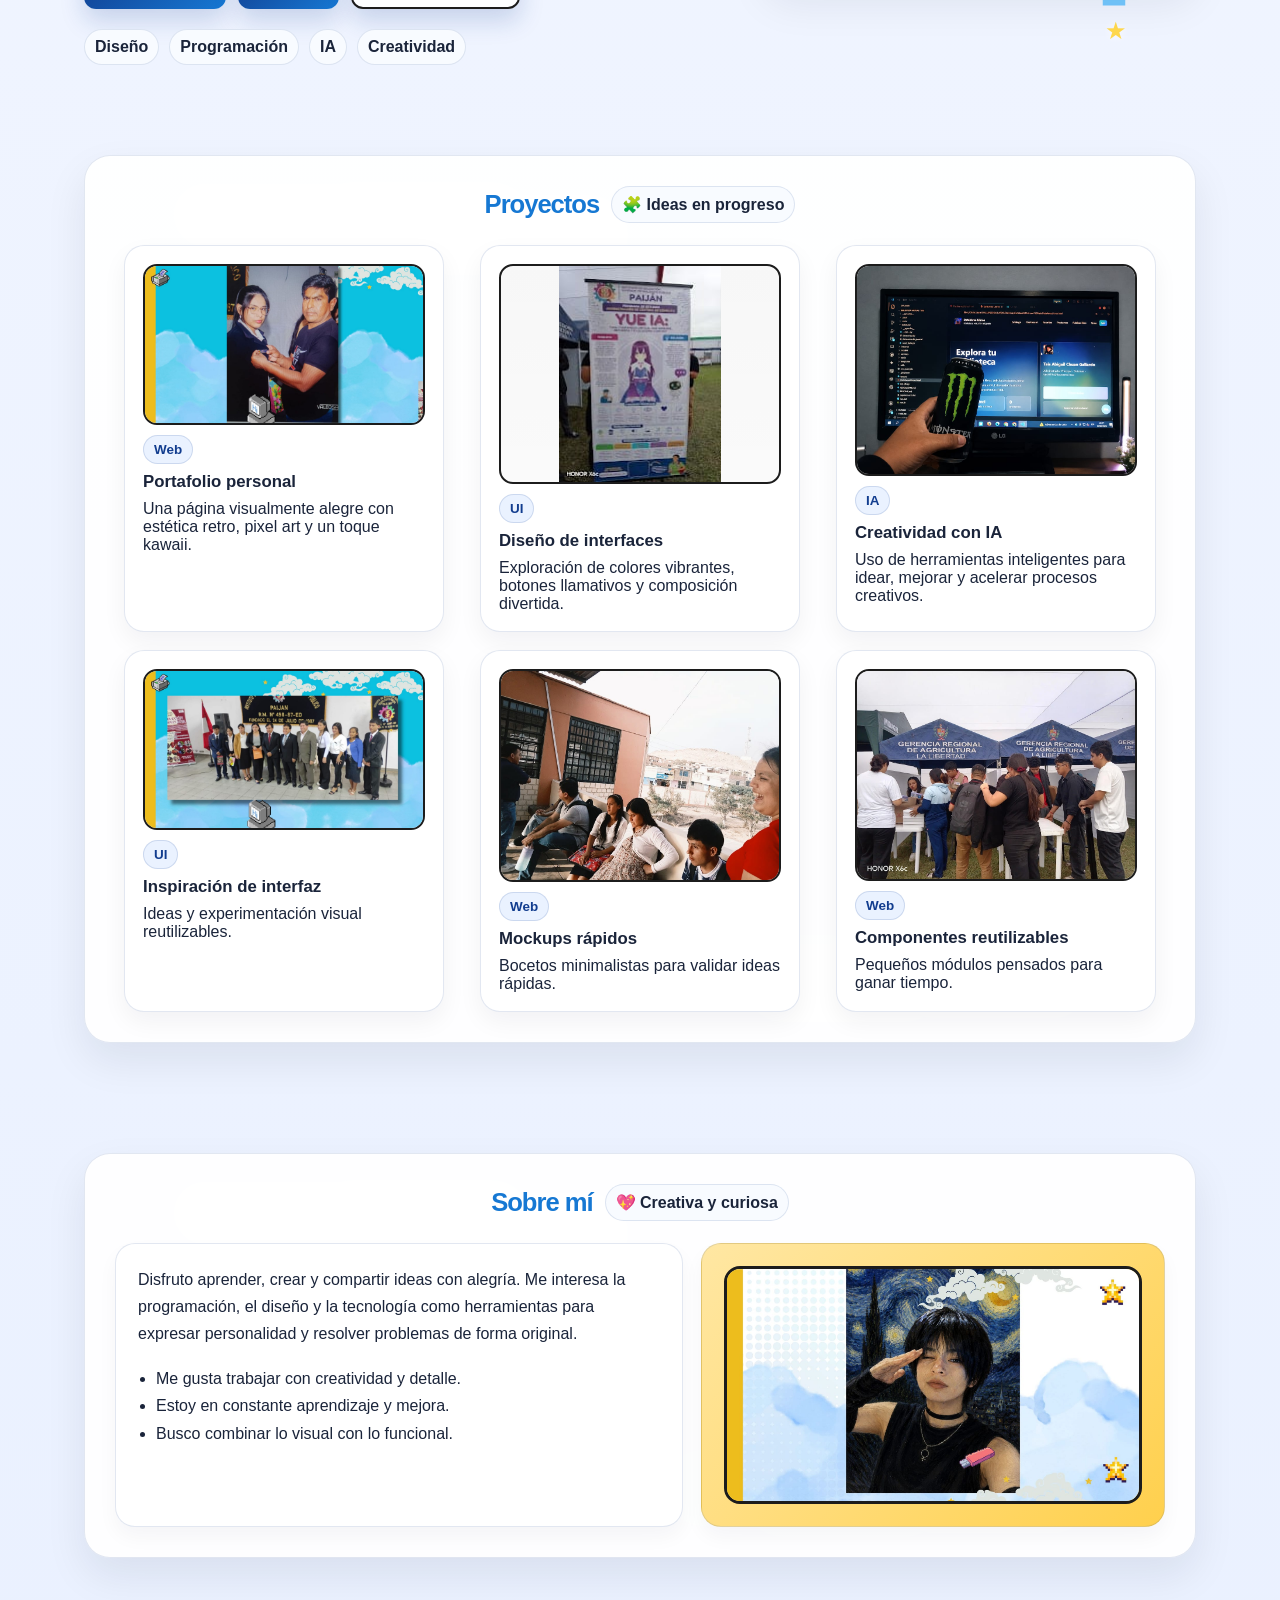
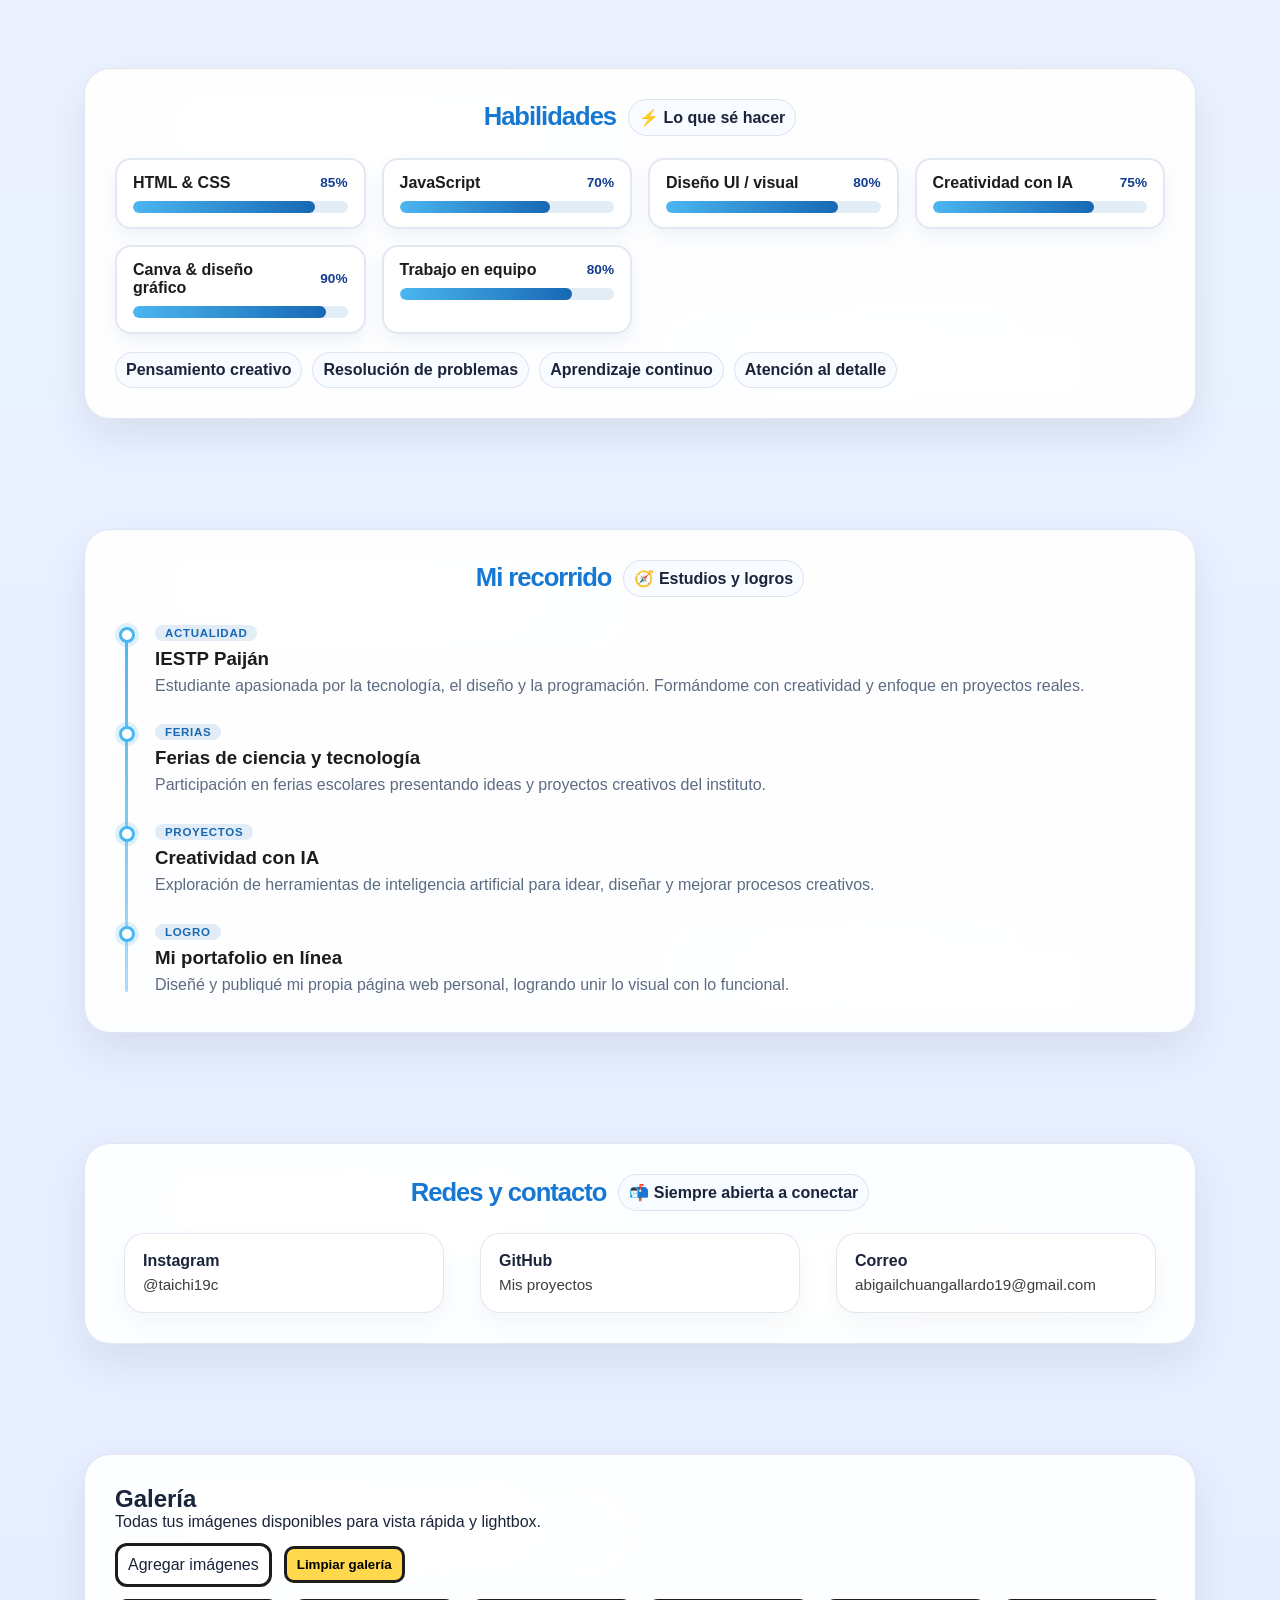
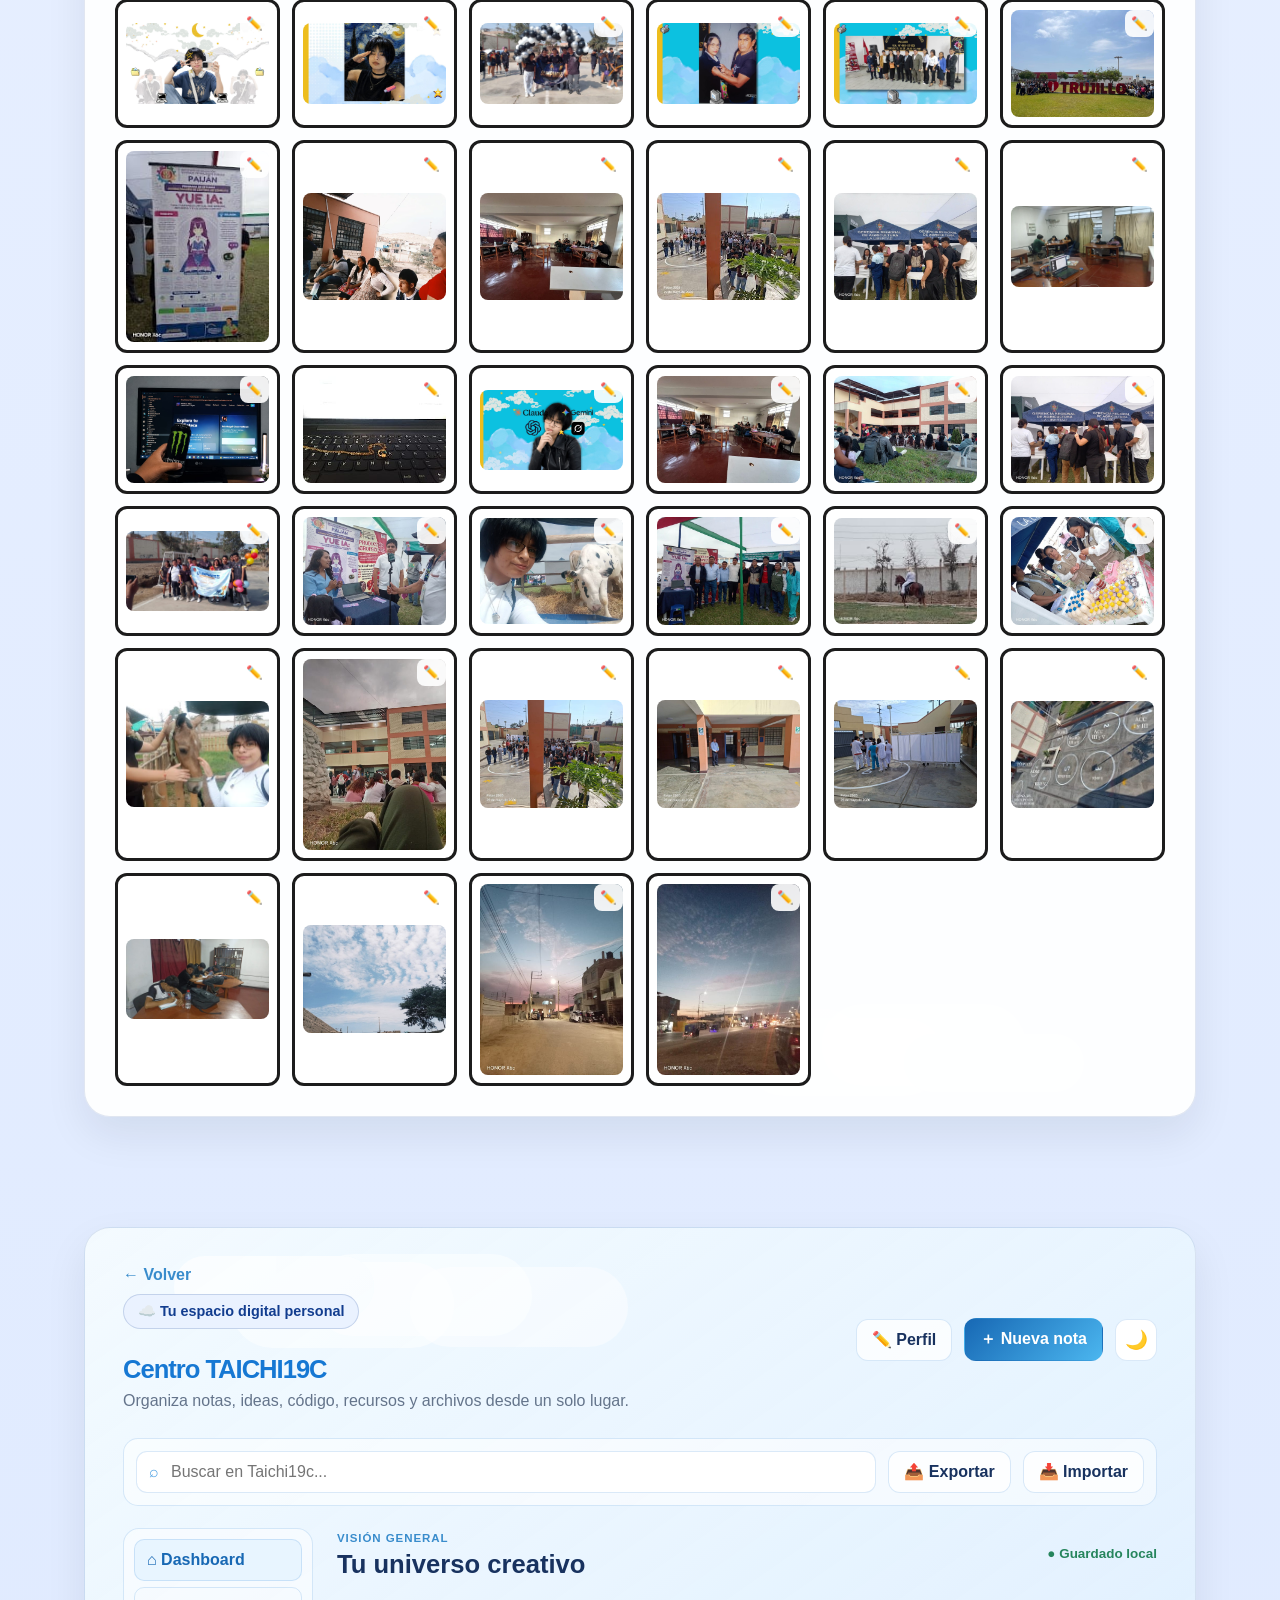
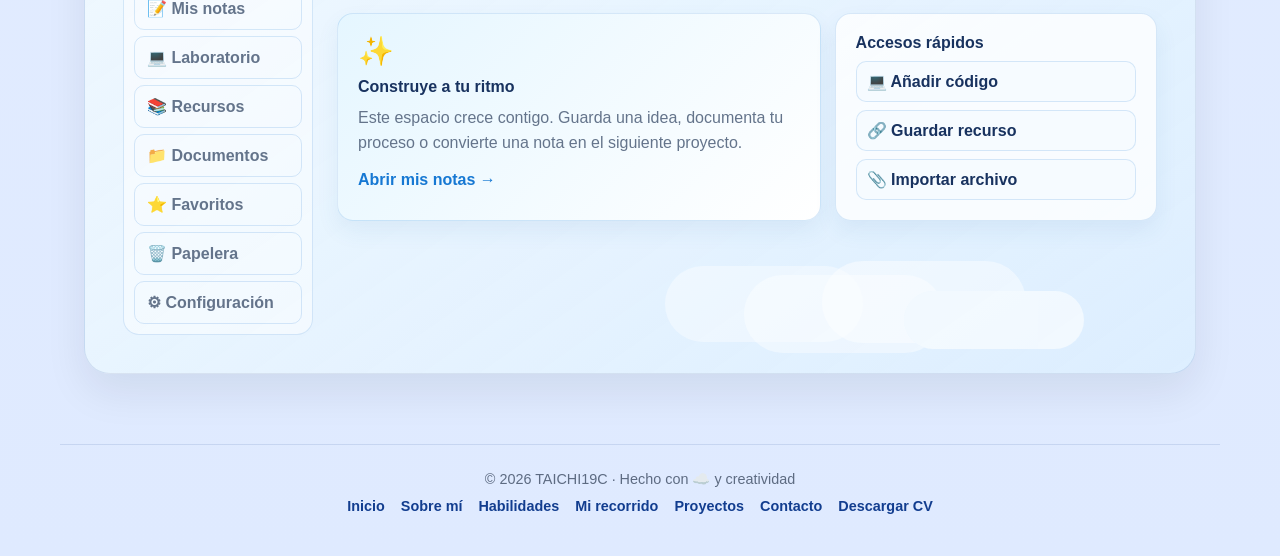
==== commit a11023e2: "Reorganizar formulario de personaje en pestañas (opciones) + decoraciones + stats + nuevos campos" ====
--- a/index.html
+++ b/index.html
@@ -452,7 +452,122 @@
             <div class="workspace-view" data-view-panel="arte"><div class="view-heading"><div><span class="view-kicker">🎨 EXPOSICIÓN DIGITAL</span><h3>Galería de arte</h3><p class="muted-copy">Una colección visual construida con tus imágenes existentes.</p></div><button class="platform-btn platform-btn-primary" id="artFilterBtn" type="button">Todos ▾</button></div><div id="artList" class="art-masonry"></div></div>
             <div class="workspace-view" data-view-panel="proyectos"><div class="view-heading"><div><span class="view-kicker">🚀 PORTAFOLIO VIVO</span><h3>Mis proyectos</h3><p class="muted-copy">Tus trabajos actuales, ahora como una vista independiente.</p></div><button class="platform-btn platform-btn-primary" data-go-view="lab" type="button">＋ Nuevo proyecto</button></div><div class="filter-row"><input id="projectSearch" type="search" placeholder="Buscar proyectos..." aria-label="Buscar proyectos" /><select id="projectFilter" aria-label="Filtrar proyectos"><option value="all">Todos</option><option>Web</option><option>UI</option><option>IA</option></select></div><div id="projectList" class="project-module-grid"></div></div>
             <div class="workspace-view" data-view-panel="galeria"><div class="view-heading"><div><span class="view-kicker">🖼️ RECUERDOS Y CREACIÓN</span><h3>Mi galería</h3><p class="muted-copy">Explora tus fotografías, trabajos y momentos en una composición visual.</p></div><button class="platform-btn platform-btn-primary" data-go-view="files" type="button">＋ Importar imagen</button></div><div id="galleryModuleGrid" class="gallery-module-grid"></div></div>
-            <div class="workspace-view" data-view-panel="afiche-personaje"><div class="view-heading"><div><span class="view-kicker">🎭 DOSSIER CREATIVO</span><h3>Fichas de personaje</h3><p class="muted-copy">Crea, diseña y visualiza tus personajes completos.</p></div><button class="platform-btn platform-btn-primary" id="newCharacterBtn" type="button">＋ Crear nuevo afiche</button></div><div id="characterLibrary" class="character-library"></div><div id="templateChooser" class="template-chooser hidden"><div class="template-heading"><div><span class="view-kicker">NUEVO AFICHE</span><h3>Elige una estructura visual</h3></div><button class="platform-btn platform-btn-light" id="cancelTemplate" type="button">Cancelar</button></div><div class="template-grid"><button data-template="dossier" type="button"><span>📋</span><strong>Dossier</strong><small>Estructurado y completo</small></button><button data-template="editorial" type="button"><span>📰</span><strong>Editorial</strong><small>Fotografía y titulares</small></button><button data-template="kawaii" type="button"><span>🎀</span><strong>Kawaii</strong><small>Pastel y stickers</small></button><button data-template="gaming" type="button"><span>🎮</span><strong>Gaming</strong><small>Retro y tecnológico</small></button><button data-template="poster" type="button"><span>🖼️</span><strong>Poster</strong><small>Libre y protagonista</small></button></div></div><div id="characterEditorLayout" class="character-editor-layout hidden"><form id="characterForm" class="workspace-card character-editor"><div class="editor-panel-heading"><span class="view-kicker">✦ HERRAMIENTAS</span><h4>Editar personaje</h4></div><div class="character-form-grid"><label>Nombre<input id="characterName" /></label><label>Apodo<input id="characterNickname" /></label><label>Edad<input id="characterAge" /></label><label>Fecha de nacimiento<input id="characterBirthdate" type="date" /></label><label>Signo zodiacal<input id="characterZodiac" /></label><label>Género<input id="characterGender" /></label><label>Pronombres<input id="characterPronouns" /></label><label>Nacionalidad<input id="characterNationality" /></label><label>Especie<input id="characterSpecies" /></label><label>Ocupación<input id="characterOccupation" /></label><label>Clase / rol<input id="characterRole" /></label><label>Organización<input id="characterOrganization" /></label><label>Personalidad<input id="characterPersonality" /></label><label>Tipo / arquetipo<input id="characterArchetype" /></label><label>Altura<input id="characterHeight" /></label><label>Peso<input id="characterWeight" /></label><label>Complexión<input id="characterBuild" /></label><label>Color de piel<input id="characterSkin" /></label><label>Color de cabello<input id="characterHair" /></label><label>Color de ojos<input id="characterEyes" /></label><label>Estilo de cabello<input id="characterHairStyle" /></label><label>Vestimenta<input id="characterOutfit" /></label><label>Accesorios<input id="characterAccessories" /></label><label>Rasgos distintivos<input id="characterSpecial" /></label><label>Color de fondo<input id="characterBg" type="color" value="#dff3ff" /></label><label>Color de títulos<input id="characterAccent" type="color" value="#1768b4" /></label><label>Plantilla<select id="characterTheme"><option value="sky">☁️ Cielo</option><option value="space">🌌 Espacial</option><option value="kawaii">🌸 Kawaii</option><option value="night">🌙 Nocturno</option><option value="tech">💻 Tecnología</option><option value="minimal">🤍 Minimalista</option><option value="colorful">🌈 Colorido</option></select></label></div><label>Descripción<textarea id="characterDescription" rows="3"></textarea></label><label>Historia / Background<textarea id="characterStory" rows="4"></textarea></label><div class="character-columns"><label>Fortalezas / virtudes<textarea id="characterStrengths" rows="3"></textarea></label><label>Debilidades / defectos<textarea id="characterWeaknesses" rows="3"></textarea></label><label>Objetivos y motivaciones<textarea id="characterGoals" rows="3"></textarea></label><label>Miedos, hábitos e intereses<textarea id="characterInterests" rows="3"></textarea></label><label>Relaciones<textarea id="characterRelations" rows="3"></textarea></label><label>Frases, música y referencias<textarea id="characterExtras" rows="3"></textarea></label></div><label class="character-upload">🖼️ Agregar imagen<input id="characterImage" type="file" accept="image/*" /></label><div id="characterDropzone" class="character-dropzone">Arrastra aquí la imagen principal del personaje</div><div class="character-extra-media"><label class="character-upload">🖼️ Galería del personaje (varias fotos)<input id="characterGalleryInput" type="file" accept="image/*" multiple /></label><div id="characterGalleryThumbs" class="character-gallery-thumbs"></div><fieldset class="character-stickers"><legend>✨ Stickers decorativos</legend><div class="sticker-palette" id="stickerPalette"></div><div class="sticker-active" id="stickerActive"></div></fieldset></div><div class="form-actions"><button class="platform-btn platform-btn-primary" type="submit">💾 Guardar personaje</button><button class="platform-btn platform-btn-light" id="cancelCharacter" type="button">Cancelar</button><button class="platform-btn platform-btn-light" id="downloadCharacter" type="button">🖼️ Exportar PNG</button><button class="platform-btn platform-btn-light" id="downloadCharacterJpg" type="button">📷 Exportar JPG</button></div></form><div class="character-preview-panel"><div class="preview-toolbar"><span class="view-kicker">VISTA PREVIA EN TIEMPO REAL</span><button class="platform-btn platform-btn-light" id="previewModeBtn" type="button">👁️ Presentación</button><button class="platform-btn platform-btn-light" id="characterFullscreenBtn" type="button">⛶ A pantalla completa</button><button class="platform-btn platform-btn-primary" id="viewFichaBtn" type="button">🗂️ Ver ficha completa</button></div><div id="characterPoster" class="character-poster"></div></div></div></div>
+            <div class="workspace-view" data-view-panel="afiche-personaje"><div class="view-heading"><div><span class="view-kicker">🎭 DOSSIER CREATIVO</span><h3>Fichas de personaje</h3><p class="muted-copy">Crea, diseña y visualiza tus personajes completos.</p></div><button class="platform-btn platform-btn-primary" id="newCharacterBtn" type="button">＋ Crear nuevo afiche</button></div><div id="characterLibrary" class="character-library"></div><div id="templateChooser" class="template-chooser hidden"><div class="template-heading"><div><span class="view-kicker">NUEVO AFICHE</span><h3>Elige una estructura visual</h3></div><button class="platform-btn platform-btn-light" id="cancelTemplate" type="button">Cancelar</button></div><div class="template-grid"><button data-template="dossier" type="button"><span>📋</span><strong>Dossier</strong><small>Estructurado y completo</small></button><button data-template="editorial" type="button"><span>📰</span><strong>Editorial</strong><small>Fotografía y titulares</small></button><button data-template="kawaii" type="button"><span>🎀</span><strong>Kawaii</strong><small>Pastel y stickers</small></button><button data-template="gaming" type="button"><span>🎮</span><strong>Gaming</strong><small>Retro y tecnológico</small></button><button data-template="poster" type="button"><span>🖼️</span><strong>Poster</strong><small>Libre y protagonista</small></button></div></div><div id="characterEditorLayout" class="character-editor-layout hidden"><form id="characterForm" class="workspace-card character-editor">
+  <div class="editor-panel-heading"><span class="view-kicker">✦ HERRAMIENTAS</span><h4>Editar personaje</h4></div>
+
+  <div class="character-tabs" role="tablist">
+    <button type="button" class="character-tab active" data-tab="identidad">👤 Identidad</button>
+    <button type="button" class="character-tab" data-tab="rol">🎭 Rol y personalidad</button>
+    <button type="button" class="character-tab" data-tab="apariencia">💇 Apariencia</button>
+    <button type="button" class="character-tab" data-tab="historia">📖 Historia</button>
+    <button type="button" class="character-tab" data-tab="diseno">🎨 Diseño y estilo</button>
+    <button type="button" class="character-tab" data-tab="imagenes">🖼️ Imágenes</button>
+  </div>
+
+  <div class="character-tab-body">
+    <!-- 1. IDENTIDAD -->
+    <section class="character-tab-panel active" data-tab-panel="identidad">
+      <div class="character-form-grid">
+        <label>Nombre<input id="characterName" /></label>
+        <label>Apodo<input id="characterNickname" /></label>
+        <label>Edad<input id="characterAge" /></label>
+        <label>Fecha de nacimiento<input id="characterBirthdate" type="date" /></label>
+        <label>Signo zodiacal<input id="characterZodiac" /></label>
+        <label>Género<input id="characterGender" /></label>
+        <label>Pronombres<input id="characterPronouns" /></label>
+        <label>Nacionalidad<input id="characterNationality" /></label>
+        <label>Especie<input id="characterSpecies" /></label>
+      </div>
+    </section>
+
+    <!-- 2. ROL Y PERSONALIDAD -->
+    <section class="character-tab-panel" data-tab-panel="rol">
+      <div class="character-form-grid">
+        <label>Ocupación<input id="characterOccupation" /></label>
+        <label>Clase / rol<input id="characterRole" /></label>
+        <label>Organización<input id="characterOrganization" /></label>
+        <label>Personalidad<input id="characterPersonality" /></label>
+        <label>Tipo / arquetipo<input id="characterArchetype" /></label>
+      </div>
+    </section>
+
+    <!-- 3. APARIENCIA -->
+    <section class="character-tab-panel" data-tab-panel="apariencia">
+      <div class="character-form-grid">
+        <label>Altura<input id="characterHeight" /></label>
+        <label>Peso<input id="characterWeight" /></label>
+        <label>Complexión<input id="characterBuild" /></label>
+        <label>Color de piel<input id="characterSkin" /></label>
+        <label>Color de cabello<input id="characterHair" /></label>
+        <label>Color de ojos<input id="characterEyes" /></label>
+        <label>Estilo de cabello<input id="characterHairStyle" /></label>
+        <label>Vestimenta<input id="characterOutfit" /></label>
+        <label>Accesorios<input id="characterAccessories" /></label>
+        <label>Rasgos distintivos<input id="characterSpecial" /></label>
+      </div>
+    </section>
+
+    <!-- 4. HISTORIA -->
+    <section class="character-tab-panel" data-tab-panel="historia">
+      <label>Descripción<textarea id="characterDescription" rows="3"></textarea></label>
+      <label>Historia / Background<textarea id="characterStory" rows="4"></textarea></label>
+      <div class="character-columns">
+        <label>Fortalezas / virtudes<textarea id="characterStrengths" rows="3"></textarea></label>
+        <label>Debilidades / defectos<textarea id="characterWeaknesses" rows="3"></textarea></label>
+        <label>Objetivos y motivaciones<textarea id="characterGoals" rows="3"></textarea></label>
+        <label>Miedos, hábitos e intereses<textarea id="characterInterests" rows="3"></textarea></label>
+        <label>Relaciones<textarea id="characterRelations" rows="3"></textarea></label>
+        <label>Conflictos<textarea id="characterConflicts" rows="3"></textarea></label>
+        <label>Frases célebres<textarea id="characterQuotes" rows="3"></textarea></label>
+        <label>Frases, música y referencias<textarea id="characterExtras" rows="3"></textarea></label>
+      </div>
+    </section>
+
+    <!-- 5. DISEÑO Y ESTILO -->
+    <section class="character-tab-panel" data-tab-panel="diseno">
+      <div class="character-form-grid">
+        <label>Color de fondo<input id="characterBg" type="color" value="#dff3ff" /></label>
+        <label>Color de títulos<input id="characterAccent" type="color" value="#1768b4" /></label>
+        <label>Color secundario<input id="characterSecondary" type="color" value="#ffffff" /></label>
+        <label>Color de texto<input id="characterText" type="color" value="#18325f" /></label>
+        <label>Plantilla<select id="characterTheme"><option value="sky">☁️ Cielo</option><option value="space">🌌 Espacial</option><option value="kawaii">🌸 Kawaii</option><option value="night">🌙 Nocturno</option><option value="tech">💻 Tecnología</option><option value="minimal">🤍 Minimalista</option><option value="colorful">🌈 Colorido</option></select></label>
+        <label>Forma de la foto<select id="characterImageShape"><option value="portrait"> vertical</option><option value="square">⬜ Cuadrada</option><option value="landscape"> horizontal</option></select></label>
+        <label>Fondo<select id="characterBackgroundType"><option value="solid">Color liso</option><option value="pattern">Con textura</option></select></label>
+      </div>
+      <fieldset class="character-options">
+        <legend>✨ Decoraciones de fondo</legend>
+        <label class="opt-check"><input id="decorationStars" type="checkbox" /> Estrellas ✦</label>
+        <label class="opt-check"><input id="decorationHearts" type="checkbox" /> Corazones 💖</label>
+        <label class="opt-check"><input id="decorationGrid" type="checkbox" /> Cuadrícula ▦</label>
+      </fieldset>
+      <fieldset class="character-options">
+        <legend>📊 Atributos (stats)</legend>
+        <label class="opt-range">Fuerza <input id="statStrength" type="range" min="0" max="100" value="50" /></label>
+        <label class="opt-range">Inteligencia <input id="statIntelligence" type="range" min="0" max="100" value="50" /></label>
+        <label class="opt-range">Velocidad <input id="statSpeed" type="range" min="0" max="100" value="50" /></label>
+        <label class="opt-range">Carisma <input id="statCharisma" type="range" min="0" max="100" value="50" /></label>
+      </fieldset>
+    </section>
+
+    <!-- 6. IMÁGENES -->
+    <section class="character-tab-panel" data-tab-panel="imagenes">
+      <label class="character-upload">🖼️ Imagen principal<input id="characterImage" type="file" accept="image/*" /></label>
+      <div id="characterDropzone" class="character-dropzone">Arrastra aquí la imagen principal del personaje</div>
+      <div class="character-extra-media">
+        <label class="character-upload">🖼️ Galería del personaje (varias fotos)<input id="characterGalleryInput" type="file" accept="image/*" multiple /></label>
+        <div id="characterGalleryThumbs" class="character-gallery-thumbs"></div>
+        <fieldset class="character-stickers"><legend>✨ Stickers decorativos</legend><div class="sticker-palette" id="stickerPalette"></div><div class="sticker-active" id="stickerActive"></div></fieldset>
+      </div>
+    </section>
+  </div>
+
+  <div class="form-actions">
+    <button class="platform-btn platform-btn-primary" type="submit">💾 Guardar personaje</button>
+    <button class="platform-btn platform-btn-light" id="cancelCharacter" type="button">Cancelar</button>
+    <button class="platform-btn platform-btn-light" id="downloadCharacter" type="button">🖼️ Exportar PNG</button>
+    <button class="platform-btn platform-btn-light" id="downloadCharacterJpg" type="button">📷 Exportar JPG</button>
+  </div>
+</form><div class="character-preview-panel"><div class="preview-toolbar"><span class="view-kicker">VISTA PREVIA EN TIEMPO REAL</span><button class="platform-btn platform-btn-light" id="previewModeBtn" type="button">👁️ Presentación</button><button class="platform-btn platform-btn-light" id="characterFullscreenBtn" type="button">⛶ A pantalla completa</button><button class="platform-btn platform-btn-primary" id="viewFichaBtn" type="button">🗂️ Ver ficha completa</button></div><div id="characterPoster" class="character-poster"></div></div></div></div>
           </div>
         </div>
       </div>
--- a/styles.css
+++ b/styles.css
@@ -1,780 +1,780 @@
-.character-appearance-grid { display:grid; grid-template-columns:repeat(2,minmax(0,1fr)); gap:12px; }.character-appearance-grid label, .character-decoration-tools label, .character-stats label { display:grid; gap:6px; color:var(--platform-ink); font-size:.86rem; font-weight:700; }.character-appearance-grid input, .character-appearance-grid select { width:100%; padding:10px; border:1px solid var(--platform-border); border-radius:9px; background:#fff; color:var(--platform-ink); font:inherit; }.character-decoration-tools, .character-stats { display:grid; gap:10px; padding:12px; border:1px solid var(--platform-border); border-radius:12px; }.character-decoration-tools legend, .character-stats legend { padding:0 5px; color:#398ccc; font-size:.8rem; font-weight:800; }.character-decoration-tools label { display:flex; align-items:center; gap:8px; }.character-decoration-tools input { width:18px; height:18px; accent-color:#278ed0; }.stat-inputs { display:grid; grid-template-columns:repeat(2,minmax(0,1fr)); gap:10px; }.stat-inputs input { width:100%; accent-color:#278ed0; }.image-actions { display:flex; justify-content:flex-start; }
-.character-poster { position:relative; overflow:hidden; }.character-poster.template-editorial { background:linear-gradient(135deg,var(--poster-bg,#dff3ff),var(--poster-secondary,#fff)); }.character-poster.template-kawaii { border-radius:32px; }.character-poster.template-gaming { box-shadow:inset 0 0 0 2px var(--poster-accent,#1768b4), 0 18px 38px rgba(57,115,167,.12); }.character-poster.template-poster .character-poster-header h2 { font-size:clamp(2.5rem,7vw,5rem); text-transform:uppercase; }.character-poster.is-pattern { background-image:radial-gradient(rgba(23,104,180,.12) 1px, transparent 1px); background-size:18px 18px; }.character-poster-grid { position:absolute; inset:0; opacity:.12; background-image:linear-gradient(var(--poster-accent) 1px, transparent 1px),linear-gradient(90deg,var(--poster-accent) 1px,transparent 1px); background-size:28px 28px; pointer-events:none; }.character-poster-decor { position:absolute; z-index:2; pointer-events:none; font-size:1.5rem; }.character-poster-decor.one { top:18px; left:20px; }.character-poster-decor.two { top:80px; right:22px; }.character-poster-decor.three { bottom:18px; right:26px; }
-:root {
-  --bg: #f4f7ff;
-  --bg-strong: #dfeaff;
-  --primary: #123d8f;
-  --primary-soft: #eaf2ff;
-  --accent: #3aa7ff;
-  --accent-strong: #1678d3;
-  --warm: #ff9b5e;
-  --warm-soft: #fff0e6;
-  --yellow: #ffd84d;
-  --white: #ffffff;
-  --blue: #3aa7ff;
-  --text: #1a243a;
-  --muted: #5d6b82;
-  --surface: #ffffff;
-  --surface-alt: #f8fbff;
-  --line: rgba(18, 61, 143, 0.12);
-  --ink: #1c1c1c;
-  --shadow: 0 18px 42px rgba(15, 23, 42, 0.08);
-}
-
-img {
-  max-width: 100%;
-  height: auto !important;
-  object-fit: contain !important;
-  display: block;
-}
-
-.photo-card img {
-  width: min(320px, 82vw);
-  height: auto !important;
-  object-fit: contain !important;
-  border-radius: 16px;
-}
-
-.illustration-card img {
-  max-height: 260px;
-  width: 100%;
-  height: auto !important;
-  object-fit: contain !important;
-}
-.platform-toast { position:fixed; right:22px; bottom:22px; z-index:5000; max-width:min(320px, calc(100vw - 44px)); padding:12px 16px; color:#fff; background:#1768b4; border:1px solid rgba(255,255,255,.35); border-radius:12px; box-shadow:0 14px 28px rgba(11,65,111,.25); opacity:0; transform:translateY(12px); pointer-events:none; transition:opacity .2s ease, transform .2s ease; font-weight:700; }
-.platform-toast.show { opacity:1; transform:translateY(0); }
-body.reduced-motion *, body.reduced-motion *::before, body.reduced-motion *::after { animation-duration:.01ms !important; animation-iteration-count:1 !important; transition-duration:.01ms !important; scroll-behavior:auto !important; }
-
-.project-card img {
-  width: 100%;
-  height: auto !important;
-  max-height: 220px;
-  object-fit: contain !important;
-  background: linear-gradient(180deg, rgba(0,0,0,0.03), rgba(0,0,0,0.02));
-}
-
-* { box-sizing: border-box; margin: 0; padding: 0; }
-html { scroll-behavior: smooth; }
-html, body { min-height: 100%; }
-
-body {
-  font-family: 'Segoe UI', Tahoma, Geneva, Verdana, sans-serif;
-  color: var(--text);
-  background: linear-gradient(180deg, var(--bg) 0%, var(--bg-strong) 100%);
-  overflow-x: hidden;
-  position: relative;
-}
-
-main {
-  width: min(1160px, 100%);
-  margin: 0 auto;
-  display: flex;
-  flex-direction: column;
-  align-items: center;
-}
-
-body::before {
-  content: '';
-  position: fixed;
-  inset: 0;
-  background-image:
-    linear-gradient(rgba(255,255,255,0.12) 1px, transparent 1px),
-    linear-gradient(90deg, rgba(255,255,255,0.12) 1px, transparent 1px);
-  background-size: 40px 40px;
-  pointer-events: none;
-  opacity: 0.45;
-}
-
-.topbar {
-  position: sticky;
-  top: 0;
-  z-index: 20;
-  display: flex;
-  justify-content: center;
-  padding: 16px 20px;
-  backdrop-filter: blur(10px);
-  background: rgba(255, 255, 255, 0.72);
-  border-bottom: 1px solid var(--line);
-  width: 100%;
-  max-width: 1160px;
-  margin: 0 auto;
-}
-.topbar { z-index: 200; justify-content:space-between; gap:20px; }
-.brand-mark { color:var(--primary); text-decoration:none; font-weight:900; letter-spacing:.02em; white-space:nowrap; }
-.nav-links { align-items:center; }
-.nav-links button { font:inherit; }
-.explore-trigger, .topbar-icon { color:var(--text); background:rgba(255,255,255,.7); padding:10px 14px; border:1px solid var(--line); border-radius:999px; font-weight:700; cursor:pointer; }
-.topbar-icon { padding:10px 12px; }
-.explore-trigger:hover, .topbar-icon:hover { background:var(--primary-soft); color:var(--primary); }
-.explore-menu { position:absolute; top:calc(100% + 10px); right:20px; width:min(620px, calc(100vw - 32px)); padding:18px; background:rgba(255,255,255,.94); border:1px solid var(--line); border-radius:20px; box-shadow:0 20px 45px rgba(18,61,143,.18); opacity:0; visibility:hidden; transform:translateY(-8px); transition:opacity .2s ease, transform .2s ease, visibility .2s ease; }
-.explore-menu.show { opacity:1; visibility:visible; transform:translateY(0); }
-.explore-heading { display:flex; justify-content:space-between; align-items:center; color:var(--primary); font-weight:900; margin-bottom:12px; }.explore-heading button { border:0; background:transparent; font-size:1.5rem; cursor:pointer; color:var(--muted); }
-.explore-grid { display:grid; grid-template-columns:repeat(2, minmax(0,1fr)); gap:8px; }.explore-grid a { display:grid; gap:4px; padding:13px; text-decoration:none; color:var(--text); border:1px solid var(--line); border-radius:13px; background:rgba(238,248,255,.72); transition:transform .2s ease, background .2s ease; }.explore-grid a:hover { transform:translateY(-3px); background:var(--primary-soft); }.explore-grid small { color:var(--muted); font-weight:400; }
-
-.nav-links {
-  width: 100%;
-  justify-content: center;
-  margin: 0 auto;
-  display: flex;
-  gap: 10px;
-  flex-wrap: wrap;
-}
-
-.nav-links a {
-  text-decoration: none;
-  color: var(--text);
-  background: rgba(255, 255, 255, 0.7);
-  padding: 10px 16px;
-  border: 1px solid var(--line);
-  border-radius: 999px;
-  font-weight: 700;
-  box-shadow: 0 6px 18px rgba(15, 23, 42, 0.04);
-  transition: all .2s ease;
-}
-
-.nav-links a:hover {
-  transform: translateY(-2px);
-  box-shadow: 0 10px 18px rgba(18, 61, 143, 0.1);
-  background: var(--primary-soft);
-  color: var(--primary);
-}
-
-.hero, .section {
-  min-height: auto;
-  padding: 90px 24px 50px;
-  position: relative;
-  display: flex;
-  flex-direction: column;
-  align-items: center;
-  justify-content: center;
-  width: 100%;
-}
-
-.hero, .section-card {
-  width: 100%;
-  max-width: 1160px;
-  position: relative;
-  z-index: 2;
-  margin: 0 auto;
-}
-
-.hero {
-  display: grid;
-  grid-template-columns: 1.2fr 0.8fr;
-  align-items: center;
-  gap: 34px;
-  padding-top: 72px;
-}
-
-.hero-copy {
-  width: 100%;
-  max-width: 620px;
-  text-align: left;
-  margin: 0;
-}
-
-.eyebrow {
-  display: inline-flex;
-  align-items: center;
-  padding: 8px 14px;
-  border-radius: 999px;
-  background: var(--primary-soft);
-  border: 1px solid rgba(18, 61, 143, 0.18);
-  color: var(--primary);
-  font-weight: 700;
-  margin-bottom: 18px;
-  font-size: 0.9rem;
-}
-
-.pixel-title {
-  font-family: 'Segoe UI', Tahoma, Geneva, Verdana, sans-serif;
-  text-transform: none;
-  line-height: 1.15;
-  color: var(--text);
-  letter-spacing: -0.04em;
-  font-weight: 800;
-}
-
-h1.pixel-title {
-  font-size: clamp(2.6rem, 5vw, 4.4rem);
-  margin-bottom: 10px;
-  line-height: 1.05;
-  color: var(--primary);
-}
-
-h2.pixel-title {
-  font-size: clamp(1.2rem, 2vw, 1.8rem);
-  margin-bottom: 14px;
-  color: var(--accent-strong);
-  font-weight: 700;
-}
-
-.hero-copy p {
-  font-size: 1.06rem;
-  line-height: 1.8;
-  margin-bottom: 18px;
-  max-width: 560px;
-  color: var(--muted);
-}
-
-.btn-row {
-  display: flex;
-  flex-wrap: wrap;
-  gap: 12px;
-  margin: 18px 0 20px;
-  justify-content: flex-start;
-}
-
-.btn {
-  display: inline-flex;
-  align-items: center;
-  justify-content: center;
-  padding: 12px 18px;
-  text-decoration: none;
-  color: var(--surface);
-  background: linear-gradient(135deg, var(--primary) 0%, var(--accent-strong) 100%);
-  border: none;
-  border-radius: 12px;
-  font-weight: 700;
-  box-shadow: 0 12px 24px rgba(18, 61, 143, 0.18);
-  transition: transform .2s ease, box-shadow .2s ease;
-}
-
-.btn:hover {
-  transform: translateY(-2px);
-  box-shadow: 0 14px 28px rgba(18, 61, 143, 0.22);
-}
-
-.chip-row {
-  display: flex;
-  flex-wrap: wrap;
-  gap: 10px;
-  justify-content: flex-start;
-  margin-top: 10px;
-}
-
-.chip {
-  background: var(--surface-alt);
-  border: 1px solid var(--line);
-  border-radius: 999px;
-  padding: 8px 10px;
-  font-weight: 700;
-  color: var(--text);
-  box-shadow: none;
-}
-
-.hero-art {
-  width: 100%;
-  max-width: 440px;
-  justify-self: end;
-  position: relative;
-  display: flex;
-  justify-content: center;
-  align-items: center;
-  padding: 18px 0;
-  margin: 0 auto;
-}
-
-.photo-card {
-  padding: 14px;
-  border: 1px solid var(--line);
-  background: var(--surface);
-  border-radius: 24px;
-  box-shadow: var(--shadow);
-  position: relative;
-  animation: bob 3s ease-in-out infinite;
-  width: 100%;
-}
-
-.photo-card img {
-  width: min(420px, 92vw);
-  height: auto;
-  display: block;
-  margin: 0 auto;
-  border-radius: 18px;
-  border: 1px solid var(--line);
-  object-fit: cover !important;
-}
-
-.hero-art .photo-card { transform: none; }
-
-.cloud, .star, .cat-decoration {
-  position: absolute;
-  z-index: 2;
-  pointer-events: none;
-}
-.hero-copy, .hero-art { z-index:10; }
-.hero { isolation:isolate; overflow:hidden; }
-.hero::before { content:"\263E"; position:absolute; z-index:1; top:34px; right:22%; color:#ffe38a; font-size:clamp(2.5rem,6vw,5rem); text-shadow:0 0 24px rgba(255,227,138,.6); pointer-events:none; }
-
-.cloud {
-  width: 120px; height: 40px;
-  background: rgba(255,255,255,0.95);
-  border-radius: 999px;
-  border: 2px solid rgba(0,0,0,0.08);
-  opacity: 0.9;
-  animation: drift 18s linear infinite;
-}
-
-.cloud::before, .cloud::after {
-  content: '';
-  position: absolute;
-  background: inherit;
-  border-radius: 50%;
-}
-
-.cloud::before {
-  width: 46px; height: 46px; left: 20px; top: -22px;
-}
-
-.cloud::after {
-  width: 54px; height: 54px; right: 16px; top: -24px;
-}
-
-.cloud.one { top: 90px; left: -80px; }
-.cloud.two { top: 160px; right: -60px; animation-duration: 24s; }
-.cloud.three { top: 220px; left: 12%; animation-duration: 22s; }
-.cloud.four { top: 260px; right: 8%; animation-duration: 26s; }
-
-.star {
-  color: var(--yellow);
-  font-size: 24px;
-  animation: twinkle 2s ease-in-out infinite;
-  text-shadow: 0 0 10px rgba(255,255,255,0.8);
-}
-
-.star.one { top: 80px; left: 10%; }
-.star.two { top: 140px; right: 12%; animation-delay: .4s; }
-.star.three { bottom: 100px; left: 8%; animation-delay: .8s; }
-.star.four { bottom: 70px; right: 8%; animation-delay: 1.1s; }
-
-.cat-decoration {
-  width: 72px;
-  animation: bob 2.2s ease-in-out infinite;
-}
-
-.cat-decoration.orange {
-  top: 70px;
-  left: 6%;
-  filter: saturate(1.1);
-}
-
-.cat-decoration.blue { bottom: 92px; right: 6%; animation-delay: .4s; }
-
-.section {
-  padding-top: 40px;
-  padding-bottom: 70px;
-}
-
-.section-card {
-  position: relative;
-  overflow: hidden;
-  background: rgba(255,255,255,0.92);
-  border: 1px solid var(--line);
-  border-radius: 26px;
-  box-shadow: var(--shadow);
-  padding: 30px;
-  max-width: 1160px;
-  margin: 0 auto;
-}
-
-.section-card::before,
-.section-card::after {
-  content: "";
-  position: absolute;
-  pointer-events: none;
-  z-index: 0;
-  opacity: 0.9;
-  filter: blur(0.2px);
-}
-
-.section-card::before {
-  width: 200px;
-  height: 62px;
-  left: 8%;
-  top: 28px;
-  background: rgba(255, 255, 255, 0.68);
-  border-radius: 999px;
-  box-shadow:
-    68px 18px 0 12px rgba(255, 255, 255, 0.56),
-    148px 8px 0 10px rgba(255, 255, 255, 0.52),
-    245px 20px 0 9px rgba(255, 255, 255, 0.48);
-}
-
-.section-card::after {
-  width: 180px;
-  height: 58px;
-  right: 10%;
-  bottom: 24px;
-  background: rgba(255, 255, 255, 0.63);
-  border-radius: 999px;
-  box-shadow:
-    -70px -18px 0 12px rgba(255, 255, 255, 0.5),
-    -150px -6px 0 10px rgba(255, 255, 255, 0.46),
-    -230px -16px 0 9px rgba(255, 255, 255, 0.42);
-}
-
-.section-card > * {
-  position: relative;
-  z-index: 1;
-}
-
-.section-head {
-  display: flex;
-  align-items: center;
-  justify-content: center;
-  gap: 12px;
-  margin-bottom: 22px;
-  flex-wrap: wrap;
-  text-align: center;
-}
-
-.section-head .chip {
-  margin-top: 0;
-}
-
-.section-head h2 {
-  margin: 0;
-}
-
-.section-content {
-  display: grid;
-  gap: 20px;
-}
-
-.about-grid, .projects-grid, .contact-grid {
-  display: grid;
-  gap: 18px;
-  justify-items: center;
-}
-
-.about-grid {
-  grid-template-columns: 1.1fr 0.9fr;
-}
-
-.card {
-  background: var(--surface);
-  border: 1px solid var(--line);
-  border-radius: 20px;
-  padding: 22px;
-  box-shadow: 0 10px 20px rgba(15, 23, 42, 0.04);
-}
-
-.card p, .card li {
-  font-size: 1rem;
-  line-height: 1.7;
-}
-
-.card ul {
-  padding-left: 18px;
-}
-
-.illustration-card {
-  display: grid;
-  place-items: center;
-  min-height: 260px;
-  background: linear-gradient(135deg, #ffe7a3 0%, #ffd04d 100%);
-}
-
-.illustration-card img {
-  width: 100%;
-  height: 220px;
-  object-fit: cover;
-  border-radius: 16px;
-  border: 3px solid var(--ink);
-  display: block;
-}
-
-.projects-grid {
-  grid-template-columns: repeat(3, minmax(0, 1fr));
-}
-
-.project-card {
-  background: var(--surface);
-  border: 1px solid var(--line);
-  border-radius: 20px;
-  padding: 18px;
-  box-shadow: 0 10px 24px rgba(15, 23, 42, 0.05);
-  transition: transform .2s ease, box-shadow .2s ease;
-  width: 100%;
-  margin: 0 auto;
-  max-width: 320px;
-  text-align: left;
-}
-
-.project-card:hover {
-  transform: translateY(-4px) scale(1.01);
-  box-shadow: 8px 8px 0 rgba(0,0,0,0.14);
-}
-
-.project-card img {
-  width: 100%;
-  height: 150px;
-  object-fit: cover;
-  border-radius: 14px;
-  border: 2px solid var(--ink);
-  display: block;
-  margin-bottom: 10px;
-}
-
-.neon {
-  text-shadow: 0 0 8px rgba(255,90,31,0.9), 0 0 18px rgba(255,90,31,0.6), 0 0 28px rgba(110,197,255,0.15);
-}
-
-.lightbox {
-  position: fixed; inset: 0; display: none; align-items: center; justify-content: center; z-index: 2000;
-  background: rgba(0,0,0,0.75);
-}
-.lightbox img { max-width: 92%; max-height: 92%; border: 6px solid rgba(255,255,255,0.06); box-shadow: 0 20px 60px rgba(0,0,0,0.6); }
-.lightbox.show { display: flex; }
-
-.project-card .badge {
-  display: inline-block;
-  margin-bottom: 8px;
-  padding: 6px 10px;
-  background: var(--primary-soft);
-  color: var(--primary);
-  border: 1px solid rgba(18, 61, 143, 0.14);
-  border-radius: 999px;
-  font-weight: 700;
-  font-size: 0.84rem;
-}
-
-.project-card h3 {
-  margin-bottom: 8px;
-  font-size: 1.05rem;
-}
-
-.contact-grid {
-  grid-template-columns: repeat(3, minmax(240px, 1fr));
-  justify-items: center;
-}
-
-.social-card {
-  display: block;
-  text-decoration: none;
-  width: 100%;
-  max-width: 320px;
-  color: var(--text);
-  background: var(--surface);
-  border: 1px solid var(--line);
-  border-radius: 20px;
-  padding: 18px;
-  box-shadow: 0 10px 24px rgba(15, 23, 42, 0.04);
-  transition: transform .2s ease;
-}
-
-.social-card:hover {
-  transform: translateY(-3px);
-}
-
-.social-card strong {
-  display: block;
-  margin-bottom: 6px;
-  font-size: 1rem;
-}
-
-.social-card span {
-  color: #3d3d3d;
-  font-size: 0.95rem;
-}
-
-@keyframes bob {
-  0%, 100% { transform: rotate(-3deg) translateY(0); }
-  50% { transform: rotate(-1deg) translateY(-8px); }
-}
-
-@keyframes drift {
-  0% { transform: translateX(-30px); }
-  100% { transform: translateX(calc(100vw + 120px)); }
-}
-
-@keyframes twinkle {
-  0%, 100% { transform: scale(0.9); opacity: 0.8; }
-  50% { transform: scale(1.2); opacity: 1; }
-}
-
-@media (max-width: 900px) {
-  .hero {
-    grid-template-columns: 1fr;
-    text-align: center;
-  }
-
-  .hero-copy {
-    text-align: center;
-    max-width: 100%;
-  }
-
-  .btn-row,
-  .chip-row {
-    justify-content: center;
-  }
-
-  .about-grid,
-  .projects-grid,
-  .contact-grid {
-    grid-template-columns: 1fr;
-  }
-}
-
-@media (max-width: 640px) {
-  .hero {
-    padding-top: 60px;
-  }
-  .section-card {
-    padding: 20px;
-  }
-  .photo-card svg {
-    width: min(270px, 86vw);
-  }
-  .cat-decoration {
-    width: 56px;
-  }
-}
-
-.control-toggle {
-  position: fixed; right: 18px; bottom: 18px; z-index: 3000;
-  background: var(--white); border: 3px solid var(--ink); border-radius: 14px; padding: 8px; box-shadow: 6px 6px 0 rgba(0,0,0,0.12);
-  cursor: pointer;
-}
-.control-panel {
-  position: fixed; right: 18px; bottom: 76px; width: 260px; z-index: 3000; display: none;
-  background: linear-gradient(180deg, rgba(255,255,255,0.96), rgba(250,250,250,0.92)); border: 3px solid var(--ink); border-radius: 12px; padding: 12px; box-shadow: 10px 10px 0 rgba(0,0,0,0.12);
-}
-.control-panel.show { display: block; }
-.control-panel h4 { margin: 0 0 8px 0; font-size: 0.95rem; }
-.control-row { display:flex;align-items:center;justify-content:space-between;padding:6px 0;border-bottom:1px dashed rgba(0,0,0,0.06); }
-.scanlines {
-  position: fixed; inset:0; pointer-events:none; z-index:1500; mix-blend-mode:overlay; opacity:0.18; background-image: repeating-linear-gradient(0deg, rgba(0,0,0,0.04) 0px, rgba(0,0,0,0.04) 1px, transparent 1px, transparent 4px);
-  display: none;
-}
-.scanlines.show { display: block; }
-#galleryGrid { display:grid; grid-template-columns:repeat(auto-fill,minmax(160px,1fr)); gap:12px; margin-top:12px; }
-#galleryGrid .gallery-item { border:3px solid var(--ink); border-radius:12px; overflow:hidden; background:var(--white); display:flex; align-items:center; justify-content:center; padding:8px; }
-#galleryGrid .gallery-item img { max-width:100%; height:auto; display:block; border-radius:8px; }
-#galleryGrid .gallery-item .caption { display:none; width:100%; padding:6px 8px; font-size:0.9rem; text-align:center; white-space:nowrap; overflow:hidden; text-overflow:ellipsis; }
-#galleryGrid .gallery-item:hover .caption { display:block; }
-#galleryGrid .gallery-item button { z-index: 5; }
-.edit-badge {
-  position: absolute;
-  top: 10px;
-  right: 10px;
-  width: 30px;
-  height: 30px;
-  border-radius: 999px;
-  border: 2px solid var(--ink);
-  background: rgba(255,255,255,0.96);
-  display: grid;
-  place-items: center;
-  cursor: pointer;
-  box-shadow: 3px 3px 0 rgba(0,0,0,0.1);
-  font-size: 1rem;
-  line-height: 1;
-}
-.editable-block { position: relative; }
-.edit-modal {
-  position: fixed; inset: 0; display: none; align-items: center; justify-content: center; z-index: 4000;
-  background: rgba(0,0,0,0.7);
-  padding: 20px;
-}
-.edit-modal.show { display: flex; }
-.edit-modal-card {
-  width: min(760px, 95vw);
-  max-height: 90vh;
-  overflow-y: auto;
-  background: var(--white);
-  border: 4px solid var(--ink);
-  border-radius: 24px;
-  padding: 22px;
-  box-shadow: 0 20px 50px rgba(0,0,0,0.2);
-}
-.edit-modal-card h3 { margin-top: 0; margin-bottom: 18px; }
-.edit-field { display:flex;flex-direction:column;gap:6px;margin-bottom:16px; }
-.edit-field label { font-weight:700; }
-.edit-field input, .edit-field textarea, .edit-field select { width:100%; padding:10px; border:2px solid #ddd; border-radius:8px; font-family: inherit; }
-.edit-field textarea { resize:vertical; min-height:80px; }
-.edit-field small { color:#555; }
-.edit-action-row { display:flex; justify-content:flex-end; gap:10px; margin-top:12px; }
-.edit-action-row button { border:3px solid var(--ink); border-radius:12px; padding:10px 14px; cursor:pointer; background:var(--yellow); font-weight:700; }
-.edit-action-row button.cancel { background:#fff; }
-#profileEditor { width: 320px; right: 18px; bottom: 420px; }
-#profileEditor .row { display:flex;flex-direction:column;gap:6px;margin-bottom:8px; }
-#profileEditor input, #profileEditor textarea { width:100%; padding:8px; border:2px solid #ddd; border-radius:6px; }
-
-/* Personal platform */
-:root { --platform-ink: #18325f; --platform-muted: #64748b; --platform-panel: rgba(255,255,255,.78); --platform-border: rgba(69,145,220,.2); }
-.platform-shell { padding: clamp(20px, 4vw, 38px); background: linear-gradient(145deg, rgba(244,251,255,.95), rgba(220,239,255,.8)); }
-body.route-home main > section:not(#home):not(#about):not(#projects):not(#skills):not(#timeline):not(#contact), body.route-about main > section:not(#about), body.route-skills main > section:not(#skills), body.route-timeline main > section:not(#timeline), body.route-contact main > section:not(#contact), body.route-explore main > section, body.route-module main > section:not(#workspace) { display:none; }
-body.route-home #home { display:grid !important; }
-body.route-home #about, body.route-home #projects, body.route-home #skills, body.route-home #timeline, body.route-home #contact, body.route-about #about, body.route-skills #skills, body.route-timeline #timeline, body.route-contact #contact, body.route-module #workspace, body.route-explore #exploreView { display:flex; }
-.site-footer { width:100%; max-width:1160px; margin:0 auto; padding:26px 24px 42px; display:flex; flex-direction:column; gap:10px; align-items:center; text-align:center; color:var(--muted); border-top:1px solid var(--line); }
-.site-footer p { font-size:.9rem; }
-.footer-links { display:flex; gap:16px; flex-wrap:wrap; justify-content:center; }
-.footer-links a { color:var(--primary); text-decoration:none; font-weight:700; font-size:.9rem; }
-.footer-links a:hover { text-decoration:underline; }
-body.route-module .site-footer, body.route-explore .site-footer { display:none; }
-body.route-workspace #workspace { min-height:calc(100vh - 90px); padding-top:35px; }
-body.route-module #workspace { min-height:calc(100vh - 90px); padding-top:35px; }
-body.route-workspace .platform-shell { min-height:calc(100vh - 130px); }
-body.route-module .platform-shell { min-height:calc(100vh - 130px); }
-body.route-explore .control-toggle, body.route-module .control-toggle { display:none; }
-.explore-screen { width:100%; min-height:calc(100vh - 86px); padding:clamp(34px,6vw,78px) 24px; align-items:center; justify-content:center; background:linear-gradient(145deg,#edf9ff 0%,#d8efff 56%,#f9fcff 100%); }
-.explore-screen-inner { width:min(1180px,100%); padding:clamp(24px,5vw,58px); border:1px solid rgba(69,145,220,.22); border-radius:30px; background:rgba(255,255,255,.58); box-shadow:0 24px 60px rgba(52,119,180,.14); backdrop-filter:blur(16px); }
-.explore-screen-heading { max-width:680px; margin-bottom:34px; }.explore-screen-heading h1 { margin:12px 0 8px; font-size:clamp(2rem,5vw,4rem); color:#1768b4; }.explore-screen-heading p { color:var(--platform-muted); font-size:1.05rem; line-height:1.7; }
-.explore-screen-grid { display:grid; grid-template-columns:repeat(3,minmax(0,1fr)); gap:20px; }.explore-screen-card { min-height:190px; display:flex; flex-direction:column; align-items:flex-start; justify-content:flex-end; gap:8px; padding:24px; text-decoration:none; color:var(--platform-ink); border:1px solid rgba(69,145,220,.22); border-radius:22px; background:rgba(255,255,255,.76); box-shadow:0 10px 24px rgba(57,115,167,.08); transform-style:preserve-3d; transition:transform .25s ease, box-shadow .25s ease, background .25s ease; }.explore-screen-card:hover { transform:perspective(800px) rotateX(2deg) rotateY(-2deg) translateY(-7px); box-shadow:0 22px 34px rgba(57,115,167,.18); background:#fff; }.explore-card-icon { font-size:2.6rem; line-height:1; margin-bottom:auto; }.explore-screen-card strong { font-size:1.18rem; }.explore-screen-card p { min-height:42px; margin:0; color:var(--platform-muted); line-height:1.45; }.explore-screen-card span:last-child { color:#2681bd; font-size:.86rem; font-weight:800; }.card-tech { background:linear-gradient(145deg,#f0fbff,#dff5ff); }.card-art { background:linear-gradient(145deg,#fff8ec,#fff); }.card-notes { background:linear-gradient(145deg,#f4f0ff,#fff); }.card-projects { background:linear-gradient(145deg,#eef8ff,#fff); }.card-gallery { background:linear-gradient(145deg,#fff1f7,#fff); }.card-character { background:linear-gradient(145deg,#fff2fb,#fff); }
-.character-poster { min-height:420px; padding:clamp(22px,4vw,44px); border:1px solid var(--platform-border); border-radius:24px; color:#18325f; background:linear-gradient(135deg,#dff3ff,#fff); box-shadow:0 18px 38px rgba(57,115,167,.12); }.character-poster.has-poster { background:var(--poster-bg,#dff3ff); color:var(--poster-text,#18325f); }.character-poster-header { text-align:center; margin-bottom:28px; }.character-poster-header h2 { margin:8px 0 3px; color:var(--poster-accent,#1768b4); font-size:clamp(1.8rem,4vw,3rem); }.character-poster-header p { opacity:.75; }.character-poster-main { display:grid; grid-template-columns:minmax(190px,.7fr) minmax(0,1.3fr); gap:24px; }.character-portrait { min-height:280px; display:grid; place-items:center; overflow:hidden; border:2px solid color-mix(in srgb, var(--poster-accent,#1768b4) 30%, transparent); border-radius:20px; background:rgba(255,255,255,.5); }.character-portrait img { width:100%; height:100%; object-fit:cover !important; }.character-placeholder { padding:25px; text-align:center; font-size:3.4rem; }.character-info-grid { display:grid; grid-template-columns:repeat(2,minmax(0,1fr)); gap:10px; }.character-info-item { padding:12px; border-radius:12px; background:rgba(255,255,255,.55); }.character-info-item small { display:block; opacity:.65; font-size:.72rem; text-transform:uppercase; letter-spacing:.06em; }.character-info-item strong { display:block; margin-top:4px; }.character-story-grid { display:grid; grid-template-columns:repeat(2,minmax(0,1fr)); gap:14px; margin-top:20px; }.character-story-card { padding:16px; border-radius:14px; background:rgba(255,255,255,.52); }.character-story-card h4 { margin-bottom:7px; color:var(--poster-accent,#1768b4); }.character-story-card p { white-space:pre-line; line-height:1.6; }.character-editor { margin-top:18px; }.character-form-grid { display:grid; grid-template-columns:repeat(3,minmax(0,1fr)); gap:12px; }.character-form-grid label, .character-editor > label, .character-columns label { display:grid; gap:6px; color:var(--platform-ink); font-size:.86rem; font-weight:700; }.character-form-grid input, .character-form-grid select, .character-editor textarea, .character-columns textarea { width:100%; padding:10px; border:1px solid var(--platform-border); border-radius:9px; background:#fff; color:var(--platform-ink); font:inherit; }.character-columns { display:grid; grid-template-columns:repeat(2,minmax(0,1fr)); gap:12px; }.character-upload { width:max-content; padding:10px 14px; border:1px dashed #398ccc; border-radius:10px; color:#1768b4 !important; cursor:pointer; }.character-upload input { display:none; }.character-dropzone { padding:16px; text-align:center; color:var(--platform-muted); border:1px dashed var(--platform-border); border-radius:10px; }.character-dropzone.dragover { background:#e6f6ff; border-color:#398ccc; }
-.character-library { margin:8px 0 22px; }.character-library-heading { display:flex; justify-content:space-between; align-items:center; margin-bottom:12px; color:var(--platform-muted); }.character-library-grid { display:grid; grid-template-columns:repeat(auto-fit,minmax(220px,1fr)); gap:18px; }.character-card { overflow:hidden; border:1px solid var(--platform-border); border-radius:18px; background:var(--platform-panel); box-shadow:0 10px 24px rgba(57,115,167,.09); }.character-card-image { height:180px; display:grid; place-items:center; overflow:hidden; background:linear-gradient(145deg,#e5f7ff,#fff); font-size:3rem; }.character-card-image img { width:100%; height:100%; object-fit:cover !important; }.character-card-body { padding:15px; }.character-card-body h4 { margin:5px 0; color:var(--platform-ink); }.character-card-body p { min-height:38px; color:var(--platform-muted); line-height:1.45; font-size:.9rem; }.template-chooser { padding:22px; margin-bottom:20px; border:1px solid var(--platform-border); border-radius:18px; background:rgba(255,255,255,.55); }.template-heading { display:flex; justify-content:space-between; align-items:center; margin-bottom:16px; }.template-grid { display:grid; grid-template-columns:repeat(5,minmax(0,1fr)); gap:12px; }.template-grid button { min-height:130px; display:grid; place-content:center; gap:7px; border:1px solid var(--platform-border); border-radius:14px; background:#fff; color:var(--platform-ink); cursor:pointer; transition:transform .2s ease, box-shadow .2s ease; }.template-grid button:hover { transform:translateY(-4px); box-shadow:0 10px 20px rgba(57,115,167,.16); }.template-grid span { font-size:2rem; }.template-grid small { color:var(--platform-muted); }.character-editor-layout { display:grid; grid-template-columns:minmax(330px,.9fr) minmax(0,1.1fr); gap:22px; align-items:start; }.character-editor-layout .character-editor { margin:0; max-height:72vh; overflow:auto; }.character-preview-panel { position:sticky; top:100px; }.preview-toolbar { display:flex; justify-content:space-between; align-items:center; margin-bottom:10px; }
-.platform-heading, .platform-toolbar, .view-heading, .form-actions, .platform-actions, .filter-row { display:flex; align-items:center; gap:12px; }
-.platform-heading, .view-heading { justify-content:space-between; }
-.platform-heading { margin-bottom:24px; text-align:left; }
-.platform-back { display:block; margin-bottom:10px; padding:0; border:0; background:transparent; color:#398ccc; cursor:pointer; font:inherit; font-weight:800; }
-.platform-heading h2 { margin:8px 0 4px; }
-.platform-heading p, .muted-copy { color:var(--platform-muted); line-height:1.6; }
-.platform-actions { flex-shrink:0; }
-.platform-btn, .platform-icon-btn, .platform-nav, .quick-actions button, .text-action { border:1px solid var(--platform-border); cursor:pointer; font:inherit; font-weight:700; transition:transform .2s ease, box-shadow .2s ease, background .2s ease; }
-.platform-btn { display:inline-flex; align-items:center; justify-content:center; gap:7px; min-height:42px; padding:10px 15px; border-radius:12px; text-decoration:none; }
-.platform-btn:hover, .platform-icon-btn:hover, .quick-actions button:hover { transform:translateY(-2px); box-shadow:0 8px 18px rgba(26,104,175,.14); }
-.platform-btn-primary { color:#fff; background:linear-gradient(135deg,#1768b4,#4bb6ef); border-color:transparent; }
-.platform-btn-light { color:var(--platform-ink); background:rgba(255,255,255,.75); }
-.platform-btn-danger { color:#a43b54; background:#fff0f4; border-color:#f0b8c4; }
-.platform-icon-btn { width:42px; height:42px; border-radius:12px; background:#fff; font-size:1.15rem; }
-.platform-toolbar { padding:12px; margin-bottom:22px; background:rgba(255,255,255,.55); border:1px solid var(--platform-border); border-radius:15px; }
-.global-search { display:flex; align-items:center; gap:8px; flex:1; min-width:180px; padding:0 12px; color:#4b9fe2; background:#fff; border:1px solid var(--platform-border); border-radius:11px; }
-.global-search input, .filter-row input, .filter-row select { width:100%; border:0; outline:0; background:transparent; color:var(--platform-ink); font:inherit; padding:11px 4px; }
-.import-label input, #documentInput, #importBtn { display:none; }
-.platform-layout { display:grid; grid-template-columns:190px minmax(0,1fr); gap:24px; }
-.platform-sidebar { display:flex; flex-direction:column; gap:6px; padding:10px; align-self:start; background:rgba(255,255,255,.48); border:1px solid var(--platform-border); border-radius:16px; }
-.platform-nav { padding:11px 12px; text-align:left; border-radius:10px; background:transparent; color:var(--platform-muted); }
-.platform-nav:hover, .platform-nav.active { color:#1768b4; background:#e8f5ff; }
-.platform-content { min-width:0; }
-.workspace-view { display:none; animation:platformReveal .35s ease both; }
-.workspace-view.active { display:block; }
-.view-heading { margin-bottom:18px; }
-.view-heading h3 { margin-top:4px; color:var(--platform-ink); font-size:clamp(1.25rem, 2vw, 1.65rem); }
-.view-kicker { color:#398ccc; font-size:.72rem; font-weight:800; letter-spacing:.08em; }
-.live-status { color:#26855d; font-size:.84rem; font-weight:700; }
-.stats-grid { display:grid; grid-template-columns:repeat(4, minmax(0,1fr)); gap:12px; margin-bottom:16px; }
-.stat-card, .workspace-card, .resource-card, .note-card { background:var(--platform-panel); border:1px solid var(--platform-border); border-radius:16px; box-shadow:0 10px 22px rgba(57,115,167,.08); }
-.stat-card { padding:17px; }.stat-card strong { display:block; color:#1768b4; font-size:1.6rem; }.stat-card span { color:var(--platform-muted); font-size:.85rem; }
-.dashboard-grid { display:grid; grid-template-columns:1.2fr .8fr; gap:14px; }.workspace-card { padding:20px; }.workspace-card h4 { color:var(--platform-ink); margin-bottom:9px; }.workspace-card p { color:var(--platform-muted); line-height:1.6; }
-.spotlight-card { background:linear-gradient(135deg,#e5f6ff,#fff); }.card-icon { display:block; margin-bottom:10px; font-size:1.8rem; }.text-action { margin-top:15px; padding:0; border:0; color:#1678d3; background:transparent; }
-.quick-actions { display:grid; gap:8px; }.quick-actions button { padding:10px; text-align:left; border-radius:10px; background:#f6fbff; color:var(--platform-ink); }
-.filter-row { margin-bottom:15px; }.filter-row input, .filter-row select { padding:11px 12px; background:#fff; border:1px solid var(--platform-border); border-radius:10px; }.filter-row input { flex:1; }.filter-row select { width:210px; }
-.notes-layout { display:grid; grid-template-columns:minmax(0,1fr) minmax(280px,.8fr); gap:15px; align-items:start; }.item-list, .resource-grid { display:grid; gap:12px; }.resource-grid { grid-template-columns:repeat(auto-fit,minmax(220px,1fr)); }
-.note-card, .resource-card { padding:16px; }.note-card h4, .resource-card h4 { margin-bottom:6px; color:var(--platform-ink); }.note-card p, .resource-card p { color:var(--platform-muted); line-height:1.5; font-size:.92rem; }.item-meta { display:flex; flex-wrap:wrap; gap:7px; margin-top:10px; color:#398ccc; font-size:.76rem; }.tag { padding:4px 7px; border-radius:999px; background:#e8f5ff; }.card-actions { display:flex; gap:7px; margin-top:13px; }.card-actions button { border:0; background:transparent; color:#2878b7; cursor:pointer; font-weight:700; padding:3px; }.card-actions .danger { color:#b34861; }
-.editor-form, .compact-form { display:grid; gap:12px; }.editor-form label, .compact-form label { display:grid; gap:6px; color:var(--platform-ink); font-size:.88rem; font-weight:700; }.editor-form input, .editor-form textarea, .editor-form select, .compact-form input, .compact-form textarea, .compact-form select { width:100%; border:1px solid var(--platform-border); border-radius:9px; background:#fff; padding:10px; font:inherit; color:var(--platform-ink); }.form-title { display:flex; align-items:center; gap:8px; }.form-actions { justify-content:flex-end; flex-wrap:wrap; }.editor-form small { color:#4f9c76; }.form-columns { display:grid; grid-template-columns:1fr 1fr; gap:10px; }.hidden { display:none !important; }
-.resource-card .resource-type { color:#398ccc; font-size:.77rem; font-weight:800; text-transform:uppercase; }.resource-card a { display:block; overflow:hidden; color:#277cb8; text-overflow:ellipsis; white-space:nowrap; margin-top:9px; }.empty-state { padding:30px 15px; text-align:center; color:var(--platform-muted); border:1px dashed var(--platform-border); border-radius:14px; }.settings-grid { display:grid; gap:4px; }.setting-row { display:flex; align-items:center; justify-content:space-between; gap:15px; padding:15px 0; border-bottom:1px solid var(--platform-border); color:var(--platform-ink); }.setting-row small { display:block; margin-top:4px; color:var(--platform-muted); font-weight:400; }.setting-row input { width:20px; height:20px; accent-color:#278ed0; }
-.art-masonry { columns:3 220px; column-gap:14px; }.art-tile { break-inside:avoid; margin:0 0 14px; overflow:hidden; position:relative; border-radius:16px; border:1px solid var(--platform-border); background:#fff; box-shadow:0 10px 22px rgba(57,115,167,.1); cursor:pointer; }.art-tile img { width:100%; display:block; }.art-tile figcaption { padding:12px; }.art-tile strong { display:block; color:var(--platform-ink); }.art-tile small { color:var(--platform-muted); }
-.project-module-grid { display:grid; grid-template-columns:repeat(auto-fit,minmax(220px,1fr)); gap:14px; }.project-module-card { overflow:hidden; background:var(--platform-panel); border:1px solid var(--platform-border); border-radius:16px; box-shadow:0 10px 22px rgba(57,115,167,.08); }.project-module-card img { width:100%; height:145px; object-fit:cover !important; }.project-module-card .project-module-body { padding:15px; }.project-module-body h4 { color:var(--platform-ink); margin-bottom:6px; }.project-module-body p { color:var(--platform-muted); font-size:.9rem; line-height:1.5; }.project-module-body .badge { margin-top:9px; }
-.gallery-module-grid { display:grid; grid-template-columns:repeat(4,minmax(0,1fr)); gap:10px; }.gallery-module-grid img { width:100%; aspect-ratio:1; object-fit:cover !important; border-radius:14px; border:1px solid var(--platform-border); cursor:pointer; transition:transform .2s ease, box-shadow .2s ease; }.gallery-module-grid img:hover { transform:scale(1.025); box-shadow:0 12px 24px rgba(31,104,165,.18); }
-body.dark-platform { --bg:#081b37; --bg-strong:#102e55; --text:#e9f5ff; --muted:#b8cde1; --surface:#102b4b; --surface-alt:#16375d; --line:rgba(142,211,255,.2); background:linear-gradient(180deg,#07182e,#123b68); }.dark-platform .topbar, .dark-platform .section-card { background:rgba(10,37,70,.84); }.dark-platform .nav-links a, .dark-platform .card, .dark-platform .project-card, .dark-platform .social-card { background:rgba(17,50,87,.92); color:#e9f5ff; }.dark-platform .platform-shell { background:linear-gradient(145deg,rgba(13,53,91,.96),rgba(18,74,116,.85)); }.dark-platform .platform-sidebar, .dark-platform .platform-toolbar { background:rgba(4,27,54,.45); }.dark-platform .workspace-card, .dark-platform .stat-card, .dark-platform .resource-card, .dark-platform .note-card { background:rgba(9,41,76,.82); }.dark-platform .workspace-card h4, .dark-platform .resource-card h4, .dark-platform .note-card h4, .dark-platform .view-heading h3, .dark-platform .setting-row, .dark-platform .platform-nav { color:#e9f5ff; }.dark-platform .platform-nav:hover, .dark-platform .platform-nav.active { background:#165281; }.dark-platform .global-search, .dark-platform .filter-row input, .dark-platform .filter-row select, .dark-platform .editor-form input, .dark-platform .editor-form textarea, .dark-platform .editor-form select, .dark-platform .compact-form input, .dark-platform .compact-form textarea, .dark-platform .compact-form select { background:#12365d; color:#e9f5ff; }
-@keyframes platformReveal { from { opacity:0; transform:translateY(8px); } to { opacity:1; transform:translateY(0); } }
-@media (prefers-reduced-motion:reduce) { .workspace-view, .platform-btn, .platform-icon-btn, .quick-actions button { animation:none; transition:none; } }
-@media (max-width:800px) { .platform-layout, .notes-layout, .dashboard-grid { grid-template-columns:1fr; }.platform-sidebar { display:grid; grid-template-columns:repeat(2,1fr); }.platform-toolbar, .platform-heading { align-items:stretch; flex-direction:column; }.platform-actions { width:100%; }.platform-actions .platform-btn { flex:1; }.stats-grid { grid-template-columns:repeat(2,1fr); } }
-@media (max-width:800px) { .gallery-module-grid { grid-template-columns:repeat(3,minmax(0,1fr)); }.topbar { align-items:flex-start; }.brand-mark { padding-top:9px; }.nav-links { justify-content:flex-end; } }
-@media (max-width:900px) { .explore-screen-grid { grid-template-columns:repeat(2,minmax(0,1fr)); }.character-form-grid { grid-template-columns:repeat(2,minmax(0,1fr)); }.character-editor-layout { grid-template-columns:1fr; }.character-preview-panel { position:static; }.template-grid { grid-template-columns:repeat(3,minmax(0,1fr)); } }
-@media (max-width:480px) { .platform-shell { padding:16px; }.platform-sidebar { grid-template-columns:1fr 1fr; }.platform-nav { font-size:.82rem; padding:10px 8px; }.filter-row { align-items:stretch; flex-direction:column; }.filter-row select { width:100%; }.form-columns { grid-template-columns:1fr; }.stats-grid { gap:8px; }.stat-card { padding:12px; }.stat-card strong { font-size:1.3rem; }.gallery-module-grid { grid-template-columns:repeat(2,minmax(0,1fr)); }.topbar { flex-wrap:wrap; }.nav-links { width:100%; justify-content:center; }.explore-grid { grid-template-columns:1fr; } }
-@media (max-width:600px) { .explore-screen { padding:20px 12px; }.explore-screen-inner { padding:22px 16px; border-radius:22px; }.explore-screen-grid, .character-poster-main, .character-story-grid, .character-columns { grid-template-columns:1fr; }.explore-screen-card { min-height:160px; padding:19px; }.character-form-grid { grid-template-columns:1fr; }.character-info-grid { grid-template-columns:1fr 1fr; }.character-poster { padding:18px; }.template-grid { grid-template-columns:repeat(2,minmax(0,1fr)); }.character-editor-layout .character-editor { max-height:none; }.preview-toolbar { align-items:flex-start; flex-direction:column; gap:8px; } }
+.character-appearance-grid { display:grid; grid-template-columns:repeat(2,minmax(0,1fr)); gap:12px; }.character-appearance-grid label, .character-decoration-tools label, .character-stats label { display:grid; gap:6px; color:var(--platform-ink); font-size:.86rem; font-weight:700; }.character-appearance-grid input, .character-appearance-grid select { width:100%; padding:10px; border:1px solid var(--platform-border); border-radius:9px; background:#fff; color:var(--platform-ink); font:inherit; }.character-decoration-tools, .character-stats { display:grid; gap:10px; padding:12px; border:1px solid var(--platform-border); border-radius:12px; }.character-decoration-tools legend, .character-stats legend { padding:0 5px; color:#398ccc; font-size:.8rem; font-weight:800; }.character-decoration-tools label { display:flex; align-items:center; gap:8px; }.character-decoration-tools input { width:18px; height:18px; accent-color:#278ed0; }.stat-inputs { display:grid; grid-template-columns:repeat(2,minmax(0,1fr)); gap:10px; }.stat-inputs input { width:100%; accent-color:#278ed0; }.image-actions { display:flex; justify-content:flex-start; }
+.character-poster { position:relative; overflow:hidden; }.character-poster.template-editorial { background:linear-gradient(135deg,var(--poster-bg,#dff3ff),var(--poster-secondary,#fff)); }.character-poster.template-kawaii { border-radius:32px; }.character-poster.template-gaming { box-shadow:inset 0 0 0 2px var(--poster-accent,#1768b4), 0 18px 38px rgba(57,115,167,.12); }.character-poster.template-poster .character-poster-header h2 { font-size:clamp(2.5rem,7vw,5rem); text-transform:uppercase; }.character-poster.is-pattern { background-image:radial-gradient(rgba(23,104,180,.12) 1px, transparent 1px); background-size:18px 18px; }.character-poster-grid { position:absolute; inset:0; opacity:.12; background-image:linear-gradient(var(--poster-accent) 1px, transparent 1px),linear-gradient(90deg,var(--poster-accent) 1px,transparent 1px); background-size:28px 28px; pointer-events:none; }.character-poster-decor { position:absolute; z-index:2; pointer-events:none; font-size:1.5rem; }.character-poster-decor.one { top:18px; left:20px; }.character-poster-decor.two { top:80px; right:22px; }.character-poster-decor.three { bottom:18px; right:26px; }
+:root {
+  --bg: #f4f7ff;
+  --bg-strong: #dfeaff;
+  --primary: #123d8f;
+  --primary-soft: #eaf2ff;
+  --accent: #3aa7ff;
+  --accent-strong: #1678d3;
+  --warm: #ff9b5e;
+  --warm-soft: #fff0e6;
+  --yellow: #ffd84d;
+  --white: #ffffff;
+  --blue: #3aa7ff;
+  --text: #1a243a;
+  --muted: #5d6b82;
+  --surface: #ffffff;
+  --surface-alt: #f8fbff;
+  --line: rgba(18, 61, 143, 0.12);
+  --ink: #1c1c1c;
+  --shadow: 0 18px 42px rgba(15, 23, 42, 0.08);
+}
+
+img {
+  max-width: 100%;
+  height: auto !important;
+  object-fit: contain !important;
+  display: block;
+}
+
+.photo-card img {
+  width: min(320px, 82vw);
+  height: auto !important;
+  object-fit: contain !important;
+  border-radius: 16px;
+}
+
+.illustration-card img {
+  max-height: 260px;
+  width: 100%;
+  height: auto !important;
+  object-fit: contain !important;
+}
+.platform-toast { position:fixed; right:22px; bottom:22px; z-index:5000; max-width:min(320px, calc(100vw - 44px)); padding:12px 16px; color:#fff; background:#1768b4; border:1px solid rgba(255,255,255,.35); border-radius:12px; box-shadow:0 14px 28px rgba(11,65,111,.25); opacity:0; transform:translateY(12px); pointer-events:none; transition:opacity .2s ease, transform .2s ease; font-weight:700; }
+.platform-toast.show { opacity:1; transform:translateY(0); }
+body.reduced-motion *, body.reduced-motion *::before, body.reduced-motion *::after { animation-duration:.01ms !important; animation-iteration-count:1 !important; transition-duration:.01ms !important; scroll-behavior:auto !important; }
+
+.project-card img {
+  width: 100%;
+  height: auto !important;
+  max-height: 220px;
+  object-fit: contain !important;
+  background: linear-gradient(180deg, rgba(0,0,0,0.03), rgba(0,0,0,0.02));
+}
+
+* { box-sizing: border-box; margin: 0; padding: 0; }
+html { scroll-behavior: smooth; }
+html, body { min-height: 100%; }
+
+body {
+  font-family: 'Segoe UI', Tahoma, Geneva, Verdana, sans-serif;
+  color: var(--text);
+  background: linear-gradient(180deg, var(--bg) 0%, var(--bg-strong) 100%);
+  overflow-x: hidden;
+  position: relative;
+}
+
+main {
+  width: min(1160px, 100%);
+  margin: 0 auto;
+  display: flex;
+  flex-direction: column;
+  align-items: center;
+}
+
+body::before {
+  content: '';
+  position: fixed;
+  inset: 0;
+  background-image:
+    linear-gradient(rgba(255,255,255,0.12) 1px, transparent 1px),
+    linear-gradient(90deg, rgba(255,255,255,0.12) 1px, transparent 1px);
+  background-size: 40px 40px;
+  pointer-events: none;
+  opacity: 0.45;
+}
+
+.topbar {
+  position: sticky;
+  top: 0;
+  z-index: 20;
+  display: flex;
+  justify-content: center;
+  padding: 16px 20px;
+  backdrop-filter: blur(10px);
+  background: rgba(255, 255, 255, 0.72);
+  border-bottom: 1px solid var(--line);
+  width: 100%;
+  max-width: 1160px;
+  margin: 0 auto;
+}
+.topbar { z-index: 200; justify-content:space-between; gap:20px; }
+.brand-mark { color:var(--primary); text-decoration:none; font-weight:900; letter-spacing:.02em; white-space:nowrap; }
+.nav-links { align-items:center; }
+.nav-links button { font:inherit; }
+.explore-trigger, .topbar-icon { color:var(--text); background:rgba(255,255,255,.7); padding:10px 14px; border:1px solid var(--line); border-radius:999px; font-weight:700; cursor:pointer; }
+.topbar-icon { padding:10px 12px; }
+.explore-trigger:hover, .topbar-icon:hover { background:var(--primary-soft); color:var(--primary); }
+.explore-menu { position:absolute; top:calc(100% + 10px); right:20px; width:min(620px, calc(100vw - 32px)); padding:18px; background:rgba(255,255,255,.94); border:1px solid var(--line); border-radius:20px; box-shadow:0 20px 45px rgba(18,61,143,.18); opacity:0; visibility:hidden; transform:translateY(-8px); transition:opacity .2s ease, transform .2s ease, visibility .2s ease; }
+.explore-menu.show { opacity:1; visibility:visible; transform:translateY(0); }
+.explore-heading { display:flex; justify-content:space-between; align-items:center; color:var(--primary); font-weight:900; margin-bottom:12px; }.explore-heading button { border:0; background:transparent; font-size:1.5rem; cursor:pointer; color:var(--muted); }
+.explore-grid { display:grid; grid-template-columns:repeat(2, minmax(0,1fr)); gap:8px; }.explore-grid a { display:grid; gap:4px; padding:13px; text-decoration:none; color:var(--text); border:1px solid var(--line); border-radius:13px; background:rgba(238,248,255,.72); transition:transform .2s ease, background .2s ease; }.explore-grid a:hover { transform:translateY(-3px); background:var(--primary-soft); }.explore-grid small { color:var(--muted); font-weight:400; }
+
+.nav-links {
+  width: 100%;
+  justify-content: center;
+  margin: 0 auto;
+  display: flex;
+  gap: 10px;
+  flex-wrap: wrap;
+}
+
+.nav-links a {
+  text-decoration: none;
+  color: var(--text);
+  background: rgba(255, 255, 255, 0.7);
+  padding: 10px 16px;
+  border: 1px solid var(--line);
+  border-radius: 999px;
+  font-weight: 700;
+  box-shadow: 0 6px 18px rgba(15, 23, 42, 0.04);
+  transition: all .2s ease;
+}
+
+.nav-links a:hover {
+  transform: translateY(-2px);
+  box-shadow: 0 10px 18px rgba(18, 61, 143, 0.1);
+  background: var(--primary-soft);
+  color: var(--primary);
+}
+
+.hero, .section {
+  min-height: auto;
+  padding: 90px 24px 50px;
+  position: relative;
+  display: flex;
+  flex-direction: column;
+  align-items: center;
+  justify-content: center;
+  width: 100%;
+}
+
+.hero, .section-card {
+  width: 100%;
+  max-width: 1160px;
+  position: relative;
+  z-index: 2;
+  margin: 0 auto;
+}
+
+.hero {
+  display: grid;
+  grid-template-columns: 1.2fr 0.8fr;
+  align-items: center;
+  gap: 34px;
+  padding-top: 72px;
+}
+
+.hero-copy {
+  width: 100%;
+  max-width: 620px;
+  text-align: left;
+  margin: 0;
+}
+
+.eyebrow {
+  display: inline-flex;
+  align-items: center;
+  padding: 8px 14px;
+  border-radius: 999px;
+  background: var(--primary-soft);
+  border: 1px solid rgba(18, 61, 143, 0.18);
+  color: var(--primary);
+  font-weight: 700;
+  margin-bottom: 18px;
+  font-size: 0.9rem;
+}
+
+.pixel-title {
+  font-family: 'Segoe UI', Tahoma, Geneva, Verdana, sans-serif;
+  text-transform: none;
+  line-height: 1.15;
+  color: var(--text);
+  letter-spacing: -0.04em;
+  font-weight: 800;
+}
+
+h1.pixel-title {
+  font-size: clamp(2.6rem, 5vw, 4.4rem);
+  margin-bottom: 10px;
+  line-height: 1.05;
+  color: var(--primary);
+}
+
+h2.pixel-title {
+  font-size: clamp(1.2rem, 2vw, 1.8rem);
+  margin-bottom: 14px;
+  color: var(--accent-strong);
+  font-weight: 700;
+}
+
+.hero-copy p {
+  font-size: 1.06rem;
+  line-height: 1.8;
+  margin-bottom: 18px;
+  max-width: 560px;
+  color: var(--muted);
+}
+
+.btn-row {
+  display: flex;
+  flex-wrap: wrap;
+  gap: 12px;
+  margin: 18px 0 20px;
+  justify-content: flex-start;
+}
+
+.btn {
+  display: inline-flex;
+  align-items: center;
+  justify-content: center;
+  padding: 12px 18px;
+  text-decoration: none;
+  color: var(--surface);
+  background: linear-gradient(135deg, var(--primary) 0%, var(--accent-strong) 100%);
+  border: none;
+  border-radius: 12px;
+  font-weight: 700;
+  box-shadow: 0 12px 24px rgba(18, 61, 143, 0.18);
+  transition: transform .2s ease, box-shadow .2s ease;
+}
+
+.btn:hover {
+  transform: translateY(-2px);
+  box-shadow: 0 14px 28px rgba(18, 61, 143, 0.22);
+}
+
+.chip-row {
+  display: flex;
+  flex-wrap: wrap;
+  gap: 10px;
+  justify-content: flex-start;
+  margin-top: 10px;
+}
+
+.chip {
+  background: var(--surface-alt);
+  border: 1px solid var(--line);
+  border-radius: 999px;
+  padding: 8px 10px;
+  font-weight: 700;
+  color: var(--text);
+  box-shadow: none;
+}
+
+.hero-art {
+  width: 100%;
+  max-width: 440px;
+  justify-self: end;
+  position: relative;
+  display: flex;
+  justify-content: center;
+  align-items: center;
+  padding: 18px 0;
+  margin: 0 auto;
+}
+
+.photo-card {
+  padding: 14px;
+  border: 1px solid var(--line);
+  background: var(--surface);
+  border-radius: 24px;
+  box-shadow: var(--shadow);
+  position: relative;
+  animation: bob 3s ease-in-out infinite;
+  width: 100%;
+}
+
+.photo-card img {
+  width: min(420px, 92vw);
+  height: auto;
+  display: block;
+  margin: 0 auto;
+  border-radius: 18px;
+  border: 1px solid var(--line);
+  object-fit: cover !important;
+}
+
+.hero-art .photo-card { transform: none; }
+
+.cloud, .star, .cat-decoration {
+  position: absolute;
+  z-index: 2;
+  pointer-events: none;
+}
+.hero-copy, .hero-art { z-index:10; }
+.hero { isolation:isolate; overflow:hidden; }
+.hero::before { content:"\263E"; position:absolute; z-index:1; top:34px; right:22%; color:#ffe38a; font-size:clamp(2.5rem,6vw,5rem); text-shadow:0 0 24px rgba(255,227,138,.6); pointer-events:none; }
+
+.cloud {
+  width: 120px; height: 40px;
+  background: rgba(255,255,255,0.95);
+  border-radius: 999px;
+  border: 2px solid rgba(0,0,0,0.08);
+  opacity: 0.9;
+  animation: drift 18s linear infinite;
+}
+
+.cloud::before, .cloud::after {
+  content: '';
+  position: absolute;
+  background: inherit;
+  border-radius: 50%;
+}
+
+.cloud::before {
+  width: 46px; height: 46px; left: 20px; top: -22px;
+}
+
+.cloud::after {
+  width: 54px; height: 54px; right: 16px; top: -24px;
+}
+
+.cloud.one { top: 90px; left: -80px; }
+.cloud.two { top: 160px; right: -60px; animation-duration: 24s; }
+.cloud.three { top: 220px; left: 12%; animation-duration: 22s; }
+.cloud.four { top: 260px; right: 8%; animation-duration: 26s; }
+
+.star {
+  color: var(--yellow);
+  font-size: 24px;
+  animation: twinkle 2s ease-in-out infinite;
+  text-shadow: 0 0 10px rgba(255,255,255,0.8);
+}
+
+.star.one { top: 80px; left: 10%; }
+.star.two { top: 140px; right: 12%; animation-delay: .4s; }
+.star.three { bottom: 100px; left: 8%; animation-delay: .8s; }
+.star.four { bottom: 70px; right: 8%; animation-delay: 1.1s; }
+
+.cat-decoration {
+  width: 72px;
+  animation: bob 2.2s ease-in-out infinite;
+}
+
+.cat-decoration.orange {
+  top: 70px;
+  left: 6%;
+  filter: saturate(1.1);
+}
+
+.cat-decoration.blue { bottom: 92px; right: 6%; animation-delay: .4s; }
+
+.section {
+  padding-top: 40px;
+  padding-bottom: 70px;
+}
+
+.section-card {
+  position: relative;
+  overflow: hidden;
+  background: rgba(255,255,255,0.92);
+  border: 1px solid var(--line);
+  border-radius: 26px;
+  box-shadow: var(--shadow);
+  padding: 30px;
+  max-width: 1160px;
+  margin: 0 auto;
+}
+
+.section-card::before,
+.section-card::after {
+  content: "";
+  position: absolute;
+  pointer-events: none;
+  z-index: 0;
+  opacity: 0.9;
+  filter: blur(0.2px);
+}
+
+.section-card::before {
+  width: 200px;
+  height: 62px;
+  left: 8%;
+  top: 28px;
+  background: rgba(255, 255, 255, 0.68);
+  border-radius: 999px;
+  box-shadow:
+    68px 18px 0 12px rgba(255, 255, 255, 0.56),
+    148px 8px 0 10px rgba(255, 255, 255, 0.52),
+    245px 20px 0 9px rgba(255, 255, 255, 0.48);
+}
+
+.section-card::after {
+  width: 180px;
+  height: 58px;
+  right: 10%;
+  bottom: 24px;
+  background: rgba(255, 255, 255, 0.63);
+  border-radius: 999px;
+  box-shadow:
+    -70px -18px 0 12px rgba(255, 255, 255, 0.5),
+    -150px -6px 0 10px rgba(255, 255, 255, 0.46),
+    -230px -16px 0 9px rgba(255, 255, 255, 0.42);
+}
+
+.section-card > * {
+  position: relative;
+  z-index: 1;
+}
+
+.section-head {
+  display: flex;
+  align-items: center;
+  justify-content: center;
+  gap: 12px;
+  margin-bottom: 22px;
+  flex-wrap: wrap;
+  text-align: center;
+}
+
+.section-head .chip {
+  margin-top: 0;
+}
+
+.section-head h2 {
+  margin: 0;
+}
+
+.section-content {
+  display: grid;
+  gap: 20px;
+}
+
+.about-grid, .projects-grid, .contact-grid {
+  display: grid;
+  gap: 18px;
+  justify-items: center;
+}
+
+.about-grid {
+  grid-template-columns: 1.1fr 0.9fr;
+}
+
+.card {
+  background: var(--surface);
+  border: 1px solid var(--line);
+  border-radius: 20px;
+  padding: 22px;
+  box-shadow: 0 10px 20px rgba(15, 23, 42, 0.04);
+}
+
+.card p, .card li {
+  font-size: 1rem;
+  line-height: 1.7;
+}
+
+.card ul {
+  padding-left: 18px;
+}
+
+.illustration-card {
+  display: grid;
+  place-items: center;
+  min-height: 260px;
+  background: linear-gradient(135deg, #ffe7a3 0%, #ffd04d 100%);
+}
+
+.illustration-card img {
+  width: 100%;
+  height: 220px;
+  object-fit: cover;
+  border-radius: 16px;
+  border: 3px solid var(--ink);
+  display: block;
+}
+
+.projects-grid {
+  grid-template-columns: repeat(3, minmax(0, 1fr));
+}
+
+.project-card {
+  background: var(--surface);
+  border: 1px solid var(--line);
+  border-radius: 20px;
+  padding: 18px;
+  box-shadow: 0 10px 24px rgba(15, 23, 42, 0.05);
+  transition: transform .2s ease, box-shadow .2s ease;
+  width: 100%;
+  margin: 0 auto;
+  max-width: 320px;
+  text-align: left;
+}
+
+.project-card:hover {
+  transform: translateY(-4px) scale(1.01);
+  box-shadow: 8px 8px 0 rgba(0,0,0,0.14);
+}
+
+.project-card img {
+  width: 100%;
+  height: 150px;
+  object-fit: cover;
+  border-radius: 14px;
+  border: 2px solid var(--ink);
+  display: block;
+  margin-bottom: 10px;
+}
+
+.neon {
+  text-shadow: 0 0 8px rgba(255,90,31,0.9), 0 0 18px rgba(255,90,31,0.6), 0 0 28px rgba(110,197,255,0.15);
+}
+
+.lightbox {
+  position: fixed; inset: 0; display: none; align-items: center; justify-content: center; z-index: 2000;
+  background: rgba(0,0,0,0.75);
+}
+.lightbox img { max-width: 92%; max-height: 92%; border: 6px solid rgba(255,255,255,0.06); box-shadow: 0 20px 60px rgba(0,0,0,0.6); }
+.lightbox.show { display: flex; }
+
+.project-card .badge {
+  display: inline-block;
+  margin-bottom: 8px;
+  padding: 6px 10px;
+  background: var(--primary-soft);
+  color: var(--primary);
+  border: 1px solid rgba(18, 61, 143, 0.14);
+  border-radius: 999px;
+  font-weight: 700;
+  font-size: 0.84rem;
+}
+
+.project-card h3 {
+  margin-bottom: 8px;
+  font-size: 1.05rem;
+}
+
+.contact-grid {
+  grid-template-columns: repeat(3, minmax(240px, 1fr));
+  justify-items: center;
+}
+
+.social-card {
+  display: block;
+  text-decoration: none;
+  width: 100%;
+  max-width: 320px;
+  color: var(--text);
+  background: var(--surface);
+  border: 1px solid var(--line);
+  border-radius: 20px;
+  padding: 18px;
+  box-shadow: 0 10px 24px rgba(15, 23, 42, 0.04);
+  transition: transform .2s ease;
+}
+
+.social-card:hover {
+  transform: translateY(-3px);
+}
+
+.social-card strong {
+  display: block;
+  margin-bottom: 6px;
+  font-size: 1rem;
+}
+
+.social-card span {
+  color: #3d3d3d;
+  font-size: 0.95rem;
+}
+
+@keyframes bob {
+  0%, 100% { transform: rotate(-3deg) translateY(0); }
+  50% { transform: rotate(-1deg) translateY(-8px); }
+}
+
+@keyframes drift {
+  0% { transform: translateX(-30px); }
+  100% { transform: translateX(calc(100vw + 120px)); }
+}
+
+@keyframes twinkle {
+  0%, 100% { transform: scale(0.9); opacity: 0.8; }
+  50% { transform: scale(1.2); opacity: 1; }
+}
+
+@media (max-width: 900px) {
+  .hero {
+    grid-template-columns: 1fr;
+    text-align: center;
+  }
+
+  .hero-copy {
+    text-align: center;
+    max-width: 100%;
+  }
+
+  .btn-row,
+  .chip-row {
+    justify-content: center;
+  }
+
+  .about-grid,
+  .projects-grid,
+  .contact-grid {
+    grid-template-columns: 1fr;
+  }
+}
+
+@media (max-width: 640px) {
+  .hero {
+    padding-top: 60px;
+  }
+  .section-card {
+    padding: 20px;
+  }
+  .photo-card svg {
+    width: min(270px, 86vw);
+  }
+  .cat-decoration {
+    width: 56px;
+  }
+}
+
+.control-toggle {
+  position: fixed; right: 18px; bottom: 18px; z-index: 3000;
+  background: var(--white); border: 3px solid var(--ink); border-radius: 14px; padding: 8px; box-shadow: 6px 6px 0 rgba(0,0,0,0.12);
+  cursor: pointer;
+}
+.control-panel {
+  position: fixed; right: 18px; bottom: 76px; width: 260px; z-index: 3000; display: none;
+  background: linear-gradient(180deg, rgba(255,255,255,0.96), rgba(250,250,250,0.92)); border: 3px solid var(--ink); border-radius: 12px; padding: 12px; box-shadow: 10px 10px 0 rgba(0,0,0,0.12);
+}
+.control-panel.show { display: block; }
+.control-panel h4 { margin: 0 0 8px 0; font-size: 0.95rem; }
+.control-row { display:flex;align-items:center;justify-content:space-between;padding:6px 0;border-bottom:1px dashed rgba(0,0,0,0.06); }
+.scanlines {
+  position: fixed; inset:0; pointer-events:none; z-index:1500; mix-blend-mode:overlay; opacity:0.18; background-image: repeating-linear-gradient(0deg, rgba(0,0,0,0.04) 0px, rgba(0,0,0,0.04) 1px, transparent 1px, transparent 4px);
+  display: none;
+}
+.scanlines.show { display: block; }
+#galleryGrid { display:grid; grid-template-columns:repeat(auto-fill,minmax(160px,1fr)); gap:12px; margin-top:12px; }
+#galleryGrid .gallery-item { border:3px solid var(--ink); border-radius:12px; overflow:hidden; background:var(--white); display:flex; align-items:center; justify-content:center; padding:8px; }
+#galleryGrid .gallery-item img { max-width:100%; height:auto; display:block; border-radius:8px; }
+#galleryGrid .gallery-item .caption { display:none; width:100%; padding:6px 8px; font-size:0.9rem; text-align:center; white-space:nowrap; overflow:hidden; text-overflow:ellipsis; }
+#galleryGrid .gallery-item:hover .caption { display:block; }
+#galleryGrid .gallery-item button { z-index: 5; }
+.edit-badge {
+  position: absolute;
+  top: 10px;
+  right: 10px;
+  width: 30px;
+  height: 30px;
+  border-radius: 999px;
+  border: 2px solid var(--ink);
+  background: rgba(255,255,255,0.96);
+  display: grid;
+  place-items: center;
+  cursor: pointer;
+  box-shadow: 3px 3px 0 rgba(0,0,0,0.1);
+  font-size: 1rem;
+  line-height: 1;
+}
+.editable-block { position: relative; }
+.edit-modal {
+  position: fixed; inset: 0; display: none; align-items: center; justify-content: center; z-index: 4000;
+  background: rgba(0,0,0,0.7);
+  padding: 20px;
+}
+.edit-modal.show { display: flex; }
+.edit-modal-card {
+  width: min(760px, 95vw);
+  max-height: 90vh;
+  overflow-y: auto;
+  background: var(--white);
+  border: 4px solid var(--ink);
+  border-radius: 24px;
+  padding: 22px;
+  box-shadow: 0 20px 50px rgba(0,0,0,0.2);
+}
+.edit-modal-card h3 { margin-top: 0; margin-bottom: 18px; }
+.edit-field { display:flex;flex-direction:column;gap:6px;margin-bottom:16px; }
+.edit-field label { font-weight:700; }
+.edit-field input, .edit-field textarea, .edit-field select { width:100%; padding:10px; border:2px solid #ddd; border-radius:8px; font-family: inherit; }
+.edit-field textarea { resize:vertical; min-height:80px; }
+.edit-field small { color:#555; }
+.edit-action-row { display:flex; justify-content:flex-end; gap:10px; margin-top:12px; }
+.edit-action-row button { border:3px solid var(--ink); border-radius:12px; padding:10px 14px; cursor:pointer; background:var(--yellow); font-weight:700; }
+.edit-action-row button.cancel { background:#fff; }
+#profileEditor { width: 320px; right: 18px; bottom: 420px; }
+#profileEditor .row { display:flex;flex-direction:column;gap:6px;margin-bottom:8px; }
+#profileEditor input, #profileEditor textarea { width:100%; padding:8px; border:2px solid #ddd; border-radius:6px; }
+
+/* Personal platform */
+:root { --platform-ink: #18325f; --platform-muted: #64748b; --platform-panel: rgba(255,255,255,.78); --platform-border: rgba(69,145,220,.2); }
+.platform-shell { padding: clamp(20px, 4vw, 38px); background: linear-gradient(145deg, rgba(244,251,255,.95), rgba(220,239,255,.8)); }
+body.route-home main > section:not(#home):not(#about):not(#projects):not(#skills):not(#timeline):not(#contact), body.route-about main > section:not(#about), body.route-skills main > section:not(#skills), body.route-timeline main > section:not(#timeline), body.route-contact main > section:not(#contact), body.route-explore main > section, body.route-module main > section:not(#workspace) { display:none; }
+body.route-home #home { display:grid !important; }
+body.route-home #about, body.route-home #projects, body.route-home #skills, body.route-home #timeline, body.route-home #contact, body.route-about #about, body.route-skills #skills, body.route-timeline #timeline, body.route-contact #contact, body.route-module #workspace, body.route-explore #exploreView { display:flex; }
+.site-footer { width:100%; max-width:1160px; margin:0 auto; padding:26px 24px 42px; display:flex; flex-direction:column; gap:10px; align-items:center; text-align:center; color:var(--muted); border-top:1px solid var(--line); }
+.site-footer p { font-size:.9rem; }
+.footer-links { display:flex; gap:16px; flex-wrap:wrap; justify-content:center; }
+.footer-links a { color:var(--primary); text-decoration:none; font-weight:700; font-size:.9rem; }
+.footer-links a:hover { text-decoration:underline; }
+body.route-module .site-footer, body.route-explore .site-footer { display:none; }
+body.route-workspace #workspace { min-height:calc(100vh - 90px); padding-top:35px; }
+body.route-module #workspace { min-height:calc(100vh - 90px); padding-top:35px; }
+body.route-workspace .platform-shell { min-height:calc(100vh - 130px); }
+body.route-module .platform-shell { min-height:calc(100vh - 130px); }
+body.route-explore .control-toggle, body.route-module .control-toggle { display:none; }
+.explore-screen { width:100%; min-height:calc(100vh - 86px); padding:clamp(34px,6vw,78px) 24px; align-items:center; justify-content:center; background:linear-gradient(145deg,#edf9ff 0%,#d8efff 56%,#f9fcff 100%); }
+.explore-screen-inner { width:min(1180px,100%); padding:clamp(24px,5vw,58px); border:1px solid rgba(69,145,220,.22); border-radius:30px; background:rgba(255,255,255,.58); box-shadow:0 24px 60px rgba(52,119,180,.14); backdrop-filter:blur(16px); }
+.explore-screen-heading { max-width:680px; margin-bottom:34px; }.explore-screen-heading h1 { margin:12px 0 8px; font-size:clamp(2rem,5vw,4rem); color:#1768b4; }.explore-screen-heading p { color:var(--platform-muted); font-size:1.05rem; line-height:1.7; }
+.explore-screen-grid { display:grid; grid-template-columns:repeat(3,minmax(0,1fr)); gap:20px; }.explore-screen-card { min-height:190px; display:flex; flex-direction:column; align-items:flex-start; justify-content:flex-end; gap:8px; padding:24px; text-decoration:none; color:var(--platform-ink); border:1px solid rgba(69,145,220,.22); border-radius:22px; background:rgba(255,255,255,.76); box-shadow:0 10px 24px rgba(57,115,167,.08); transform-style:preserve-3d; transition:transform .25s ease, box-shadow .25s ease, background .25s ease; }.explore-screen-card:hover { transform:perspective(800px) rotateX(2deg) rotateY(-2deg) translateY(-7px); box-shadow:0 22px 34px rgba(57,115,167,.18); background:#fff; }.explore-card-icon { font-size:2.6rem; line-height:1; margin-bottom:auto; }.explore-screen-card strong { font-size:1.18rem; }.explore-screen-card p { min-height:42px; margin:0; color:var(--platform-muted); line-height:1.45; }.explore-screen-card span:last-child { color:#2681bd; font-size:.86rem; font-weight:800; }.card-tech { background:linear-gradient(145deg,#f0fbff,#dff5ff); }.card-art { background:linear-gradient(145deg,#fff8ec,#fff); }.card-notes { background:linear-gradient(145deg,#f4f0ff,#fff); }.card-projects { background:linear-gradient(145deg,#eef8ff,#fff); }.card-gallery { background:linear-gradient(145deg,#fff1f7,#fff); }.card-character { background:linear-gradient(145deg,#fff2fb,#fff); }
+.character-poster { min-height:420px; padding:clamp(22px,4vw,44px); border:1px solid var(--platform-border); border-radius:24px; color:#18325f; background:linear-gradient(135deg,#dff3ff,#fff); box-shadow:0 18px 38px rgba(57,115,167,.12); }.character-poster.has-poster { background:var(--poster-bg,#dff3ff); color:var(--poster-text,#18325f); }.character-poster-header { text-align:center; margin-bottom:28px; }.character-poster-header h2 { margin:8px 0 3px; color:var(--poster-accent,#1768b4); font-size:clamp(1.8rem,4vw,3rem); }.character-poster-header p { opacity:.75; }.character-poster-main { display:grid; grid-template-columns:minmax(190px,.7fr) minmax(0,1.3fr); gap:24px; }.character-portrait { min-height:280px; display:grid; place-items:center; overflow:hidden; border:2px solid color-mix(in srgb, var(--poster-accent,#1768b4) 30%, transparent); border-radius:20px; background:rgba(255,255,255,.5); }.character-portrait img { width:100%; height:100%; object-fit:cover !important; }.character-placeholder { padding:25px; text-align:center; font-size:3.4rem; }.character-info-grid { display:grid; grid-template-columns:repeat(2,minmax(0,1fr)); gap:10px; }.character-info-item { padding:12px; border-radius:12px; background:rgba(255,255,255,.55); }.character-info-item small { display:block; opacity:.65; font-size:.72rem; text-transform:uppercase; letter-spacing:.06em; }.character-info-item strong { display:block; margin-top:4px; }.character-story-grid { display:grid; grid-template-columns:repeat(2,minmax(0,1fr)); gap:14px; margin-top:20px; }.character-story-card { padding:16px; border-radius:14px; background:rgba(255,255,255,.52); }.character-story-card h4 { margin-bottom:7px; color:var(--poster-accent,#1768b4); }.character-story-card p { white-space:pre-line; line-height:1.6; }.character-editor { margin-top:18px; }.character-form-grid { display:grid; grid-template-columns:repeat(3,minmax(0,1fr)); gap:12px; }.character-form-grid label, .character-editor > label, .character-columns label { display:grid; gap:6px; color:var(--platform-ink); font-size:.86rem; font-weight:700; }.character-form-grid input, .character-form-grid select, .character-editor textarea, .character-columns textarea { width:100%; padding:10px; border:1px solid var(--platform-border); border-radius:9px; background:#fff; color:var(--platform-ink); font:inherit; }.character-columns { display:grid; grid-template-columns:repeat(2,minmax(0,1fr)); gap:12px; }.character-upload { width:max-content; padding:10px 14px; border:1px dashed #398ccc; border-radius:10px; color:#1768b4 !important; cursor:pointer; }.character-upload input { display:none; }.character-dropzone { padding:16px; text-align:center; color:var(--platform-muted); border:1px dashed var(--platform-border); border-radius:10px; }.character-dropzone.dragover { background:#e6f6ff; border-color:#398ccc; }
+.character-library { margin:8px 0 22px; }.character-library-heading { display:flex; justify-content:space-between; align-items:center; margin-bottom:12px; color:var(--platform-muted); }.character-library-grid { display:grid; grid-template-columns:repeat(auto-fit,minmax(220px,1fr)); gap:18px; }.character-card { overflow:hidden; border:1px solid var(--platform-border); border-radius:18px; background:var(--platform-panel); box-shadow:0 10px 24px rgba(57,115,167,.09); }.character-card-image { height:180px; display:grid; place-items:center; overflow:hidden; background:linear-gradient(145deg,#e5f7ff,#fff); font-size:3rem; }.character-card-image img { width:100%; height:100%; object-fit:cover !important; }.character-card-body { padding:15px; }.character-card-body h4 { margin:5px 0; color:var(--platform-ink); }.character-card-body p { min-height:38px; color:var(--platform-muted); line-height:1.45; font-size:.9rem; }.template-chooser { padding:22px; margin-bottom:20px; border:1px solid var(--platform-border); border-radius:18px; background:rgba(255,255,255,.55); }.template-heading { display:flex; justify-content:space-between; align-items:center; margin-bottom:16px; }.template-grid { display:grid; grid-template-columns:repeat(5,minmax(0,1fr)); gap:12px; }.template-grid button { min-height:130px; display:grid; place-content:center; gap:7px; border:1px solid var(--platform-border); border-radius:14px; background:#fff; color:var(--platform-ink); cursor:pointer; transition:transform .2s ease, box-shadow .2s ease; }.template-grid button:hover { transform:translateY(-4px); box-shadow:0 10px 20px rgba(57,115,167,.16); }.template-grid span { font-size:2rem; }.template-grid small { color:var(--platform-muted); }.character-editor-layout { display:grid; grid-template-columns:minmax(330px,.9fr) minmax(0,1.1fr); gap:22px; align-items:start; }.character-editor-layout .character-editor { margin:0; max-height:72vh; overflow:auto; }.character-preview-panel { position:sticky; top:100px; }.preview-toolbar { display:flex; justify-content:space-between; align-items:center; margin-bottom:10px; }
+.platform-heading, .platform-toolbar, .view-heading, .form-actions, .platform-actions, .filter-row { display:flex; align-items:center; gap:12px; }
+.platform-heading, .view-heading { justify-content:space-between; }
+.platform-heading { margin-bottom:24px; text-align:left; }
+.platform-back { display:block; margin-bottom:10px; padding:0; border:0; background:transparent; color:#398ccc; cursor:pointer; font:inherit; font-weight:800; }
+.platform-heading h2 { margin:8px 0 4px; }
+.platform-heading p, .muted-copy { color:var(--platform-muted); line-height:1.6; }
+.platform-actions { flex-shrink:0; }
+.platform-btn, .platform-icon-btn, .platform-nav, .quick-actions button, .text-action { border:1px solid var(--platform-border); cursor:pointer; font:inherit; font-weight:700; transition:transform .2s ease, box-shadow .2s ease, background .2s ease; }
+.platform-btn { display:inline-flex; align-items:center; justify-content:center; gap:7px; min-height:42px; padding:10px 15px; border-radius:12px; text-decoration:none; }
+.platform-btn:hover, .platform-icon-btn:hover, .quick-actions button:hover { transform:translateY(-2px); box-shadow:0 8px 18px rgba(26,104,175,.14); }
+.platform-btn-primary { color:#fff; background:linear-gradient(135deg,#1768b4,#4bb6ef); border-color:transparent; }
+.platform-btn-light { color:var(--platform-ink); background:rgba(255,255,255,.75); }
+.platform-btn-danger { color:#a43b54; background:#fff0f4; border-color:#f0b8c4; }
+.platform-icon-btn { width:42px; height:42px; border-radius:12px; background:#fff; font-size:1.15rem; }
+.platform-toolbar { padding:12px; margin-bottom:22px; background:rgba(255,255,255,.55); border:1px solid var(--platform-border); border-radius:15px; }
+.global-search { display:flex; align-items:center; gap:8px; flex:1; min-width:180px; padding:0 12px; color:#4b9fe2; background:#fff; border:1px solid var(--platform-border); border-radius:11px; }
+.global-search input, .filter-row input, .filter-row select { width:100%; border:0; outline:0; background:transparent; color:var(--platform-ink); font:inherit; padding:11px 4px; }
+.import-label input, #documentInput, #importBtn { display:none; }
+.platform-layout { display:grid; grid-template-columns:190px minmax(0,1fr); gap:24px; }
+.platform-sidebar { display:flex; flex-direction:column; gap:6px; padding:10px; align-self:start; background:rgba(255,255,255,.48); border:1px solid var(--platform-border); border-radius:16px; }
+.platform-nav { padding:11px 12px; text-align:left; border-radius:10px; background:transparent; color:var(--platform-muted); }
+.platform-nav:hover, .platform-nav.active { color:#1768b4; background:#e8f5ff; }
+.platform-content { min-width:0; }
+.workspace-view { display:none; animation:platformReveal .35s ease both; }
+.workspace-view.active { display:block; }
+.view-heading { margin-bottom:18px; }
+.view-heading h3 { margin-top:4px; color:var(--platform-ink); font-size:clamp(1.25rem, 2vw, 1.65rem); }
+.view-kicker { color:#398ccc; font-size:.72rem; font-weight:800; letter-spacing:.08em; }
+.live-status { color:#26855d; font-size:.84rem; font-weight:700; }
+.stats-grid { display:grid; grid-template-columns:repeat(4, minmax(0,1fr)); gap:12px; margin-bottom:16px; }
+.stat-card, .workspace-card, .resource-card, .note-card { background:var(--platform-panel); border:1px solid var(--platform-border); border-radius:16px; box-shadow:0 10px 22px rgba(57,115,167,.08); }
+.stat-card { padding:17px; }.stat-card strong { display:block; color:#1768b4; font-size:1.6rem; }.stat-card span { color:var(--platform-muted); font-size:.85rem; }
+.dashboard-grid { display:grid; grid-template-columns:1.2fr .8fr; gap:14px; }.workspace-card { padding:20px; }.workspace-card h4 { color:var(--platform-ink); margin-bottom:9px; }.workspace-card p { color:var(--platform-muted); line-height:1.6; }
+.spotlight-card { background:linear-gradient(135deg,#e5f6ff,#fff); }.card-icon { display:block; margin-bottom:10px; font-size:1.8rem; }.text-action { margin-top:15px; padding:0; border:0; color:#1678d3; background:transparent; }
+.quick-actions { display:grid; gap:8px; }.quick-actions button { padding:10px; text-align:left; border-radius:10px; background:#f6fbff; color:var(--platform-ink); }
+.filter-row { margin-bottom:15px; }.filter-row input, .filter-row select { padding:11px 12px; background:#fff; border:1px solid var(--platform-border); border-radius:10px; }.filter-row input { flex:1; }.filter-row select { width:210px; }
+.notes-layout { display:grid; grid-template-columns:minmax(0,1fr) minmax(280px,.8fr); gap:15px; align-items:start; }.item-list, .resource-grid { display:grid; gap:12px; }.resource-grid { grid-template-columns:repeat(auto-fit,minmax(220px,1fr)); }
+.note-card, .resource-card { padding:16px; }.note-card h4, .resource-card h4 { margin-bottom:6px; color:var(--platform-ink); }.note-card p, .resource-card p { color:var(--platform-muted); line-height:1.5; font-size:.92rem; }.item-meta { display:flex; flex-wrap:wrap; gap:7px; margin-top:10px; color:#398ccc; font-size:.76rem; }.tag { padding:4px 7px; border-radius:999px; background:#e8f5ff; }.card-actions { display:flex; gap:7px; margin-top:13px; }.card-actions button { border:0; background:transparent; color:#2878b7; cursor:pointer; font-weight:700; padding:3px; }.card-actions .danger { color:#b34861; }
+.editor-form, .compact-form { display:grid; gap:12px; }.editor-form label, .compact-form label { display:grid; gap:6px; color:var(--platform-ink); font-size:.88rem; font-weight:700; }.editor-form input, .editor-form textarea, .editor-form select, .compact-form input, .compact-form textarea, .compact-form select { width:100%; border:1px solid var(--platform-border); border-radius:9px; background:#fff; padding:10px; font:inherit; color:var(--platform-ink); }.form-title { display:flex; align-items:center; gap:8px; }.form-actions { justify-content:flex-end; flex-wrap:wrap; }.editor-form small { color:#4f9c76; }.form-columns { display:grid; grid-template-columns:1fr 1fr; gap:10px; }.hidden { display:none !important; }
+.resource-card .resource-type { color:#398ccc; font-size:.77rem; font-weight:800; text-transform:uppercase; }.resource-card a { display:block; overflow:hidden; color:#277cb8; text-overflow:ellipsis; white-space:nowrap; margin-top:9px; }.empty-state { padding:30px 15px; text-align:center; color:var(--platform-muted); border:1px dashed var(--platform-border); border-radius:14px; }.settings-grid { display:grid; gap:4px; }.setting-row { display:flex; align-items:center; justify-content:space-between; gap:15px; padding:15px 0; border-bottom:1px solid var(--platform-border); color:var(--platform-ink); }.setting-row small { display:block; margin-top:4px; color:var(--platform-muted); font-weight:400; }.setting-row input { width:20px; height:20px; accent-color:#278ed0; }
+.art-masonry { columns:3 220px; column-gap:14px; }.art-tile { break-inside:avoid; margin:0 0 14px; overflow:hidden; position:relative; border-radius:16px; border:1px solid var(--platform-border); background:#fff; box-shadow:0 10px 22px rgba(57,115,167,.1); cursor:pointer; }.art-tile img { width:100%; display:block; }.art-tile figcaption { padding:12px; }.art-tile strong { display:block; color:var(--platform-ink); }.art-tile small { color:var(--platform-muted); }
+.project-module-grid { display:grid; grid-template-columns:repeat(auto-fit,minmax(220px,1fr)); gap:14px; }.project-module-card { overflow:hidden; background:var(--platform-panel); border:1px solid var(--platform-border); border-radius:16px; box-shadow:0 10px 22px rgba(57,115,167,.08); }.project-module-card img { width:100%; height:145px; object-fit:cover !important; }.project-module-card .project-module-body { padding:15px; }.project-module-body h4 { color:var(--platform-ink); margin-bottom:6px; }.project-module-body p { color:var(--platform-muted); font-size:.9rem; line-height:1.5; }.project-module-body .badge { margin-top:9px; }
+.gallery-module-grid { display:grid; grid-template-columns:repeat(4,minmax(0,1fr)); gap:10px; }.gallery-module-grid img { width:100%; aspect-ratio:1; object-fit:cover !important; border-radius:14px; border:1px solid var(--platform-border); cursor:pointer; transition:transform .2s ease, box-shadow .2s ease; }.gallery-module-grid img:hover { transform:scale(1.025); box-shadow:0 12px 24px rgba(31,104,165,.18); }
+body.dark-platform { --bg:#081b37; --bg-strong:#102e55; --text:#e9f5ff; --muted:#b8cde1; --surface:#102b4b; --surface-alt:#16375d; --line:rgba(142,211,255,.2); background:linear-gradient(180deg,#07182e,#123b68); }.dark-platform .topbar, .dark-platform .section-card { background:rgba(10,37,70,.84); }.dark-platform .nav-links a, .dark-platform .card, .dark-platform .project-card, .dark-platform .social-card { background:rgba(17,50,87,.92); color:#e9f5ff; }.dark-platform .platform-shell { background:linear-gradient(145deg,rgba(13,53,91,.96),rgba(18,74,116,.85)); }.dark-platform .platform-sidebar, .dark-platform .platform-toolbar { background:rgba(4,27,54,.45); }.dark-platform .workspace-card, .dark-platform .stat-card, .dark-platform .resource-card, .dark-platform .note-card { background:rgba(9,41,76,.82); }.dark-platform .workspace-card h4, .dark-platform .resource-card h4, .dark-platform .note-card h4, .dark-platform .view-heading h3, .dark-platform .setting-row, .dark-platform .platform-nav { color:#e9f5ff; }.dark-platform .platform-nav:hover, .dark-platform .platform-nav.active { background:#165281; }.dark-platform .global-search, .dark-platform .filter-row input, .dark-platform .filter-row select, .dark-platform .editor-form input, .dark-platform .editor-form textarea, .dark-platform .editor-form select, .dark-platform .compact-form input, .dark-platform .compact-form textarea, .dark-platform .compact-form select { background:#12365d; color:#e9f5ff; }
+@keyframes platformReveal { from { opacity:0; transform:translateY(8px); } to { opacity:1; transform:translateY(0); } }
+@media (prefers-reduced-motion:reduce) { .workspace-view, .platform-btn, .platform-icon-btn, .quick-actions button { animation:none; transition:none; } }
+@media (max-width:800px) { .platform-layout, .notes-layout, .dashboard-grid { grid-template-columns:1fr; }.platform-sidebar { display:grid; grid-template-columns:repeat(2,1fr); }.platform-toolbar, .platform-heading { align-items:stretch; flex-direction:column; }.platform-actions { width:100%; }.platform-actions .platform-btn { flex:1; }.stats-grid { grid-template-columns:repeat(2,1fr); } }
+@media (max-width:800px) { .gallery-module-grid { grid-template-columns:repeat(3,minmax(0,1fr)); }.topbar { align-items:flex-start; }.brand-mark { padding-top:9px; }.nav-links { justify-content:flex-end; } }
+@media (max-width:900px) { .explore-screen-grid { grid-template-columns:repeat(2,minmax(0,1fr)); }.character-form-grid { grid-template-columns:repeat(2,minmax(0,1fr)); }.character-editor-layout { grid-template-columns:1fr; }.character-preview-panel { position:static; }.template-grid { grid-template-columns:repeat(3,minmax(0,1fr)); } }
+@media (max-width:480px) { .platform-shell { padding:16px; }.platform-sidebar { grid-template-columns:1fr 1fr; }.platform-nav { font-size:.82rem; padding:10px 8px; }.filter-row { align-items:stretch; flex-direction:column; }.filter-row select { width:100%; }.form-columns { grid-template-columns:1fr; }.stats-grid { gap:8px; }.stat-card { padding:12px; }.stat-card strong { font-size:1.3rem; }.gallery-module-grid { grid-template-columns:repeat(2,minmax(0,1fr)); }.topbar { flex-wrap:wrap; }.nav-links { width:100%; justify-content:center; }.explore-grid { grid-template-columns:1fr; } }
+@media (max-width:600px) { .explore-screen { padding:20px 12px; }.explore-screen-inner { padding:22px 16px; border-radius:22px; }.explore-screen-grid, .character-poster-main, .character-story-grid, .character-columns { grid-template-columns:1fr; }.explore-screen-card { min-height:160px; padding:19px; }.character-form-grid { grid-template-columns:1fr; }.character-info-grid { grid-template-columns:1fr 1fr; }.character-poster { padding:18px; }.template-grid { grid-template-columns:repeat(2,minmax(0,1fr)); }.character-editor-layout .character-editor { max-height:none; }.preview-toolbar { align-items:flex-start; flex-direction:column; gap:8px; } }
 
 /* ===== Floating clouds (decorative background) ===== */
 .clouds-layer { position:fixed; inset:0; z-index:1; overflow:hidden; pointer-events:none; }
@@ -821,7 +821,7 @@
 /* ===== Boton fantasma (CV) ===== */
 .btn-ghost { background:rgba(255,255,255,.85) !important; color:var(--ink) !important; border:2px solid var(--ink) !important; }
 .dark-platform .btn-ghost { background:rgba(17,50,87,.92) !important; color:#e9f5ff !important; border-color:#e9f5ff !important; }
-
+
 
 /* ===== Afiches de personaje: extras ===== */
 .character-extra-media { margin-top:14px; display:grid; gap:12px; }
@@ -935,3 +935,77 @@
 @media (max-width:1000px){ .ficha-body { grid-template-columns:1fr; } .ficha-info-grid { grid-template-columns:1fr 1fr; } }
 @media (max-width:640px){ .ficha-info-grid { grid-template-columns:1fr; } .ficha-stat { grid-template-columns:90px 1fr 36px; } }
 
+
+.ficha-viewer-full{margin:0;max-width:100%;padding:clamp(18px,4vw,52px)}.ficha-viewer-bar div{display:flex;gap:8px}.ficha-viewer::-webkit-scrollbar{width:10px}.ficha-viewer::-webkit-scrollbar-thumb{background:rgba(255,255,255,.25);border-radius:20px}
+
+/* ==== FICHA CONTAINER QUERIES ==== */
+/* La ficha se acomoda segun su ANCHO REAL, no el de la pantalla */
+.ficha { container-type: inline-size; container-name: ficha; }
+@container ficha (max-width: 900px) {
+  .ficha-body { grid-template-columns: minmax(180px,.6fr) minmax(0,1.4fr); }
+}
+@container ficha (max-width: 760px) {
+  .ficha-body { grid-template-columns: 1fr; }
+  .ficha-portrait { max-width:320px; margin:0 auto; }
+  .ficha-info-grid { grid-template-columns:1fr 1fr; }
+}
+@container ficha (max-width: 520px) {
+  .ficha-info-grid { grid-template-columns:1fr; }
+  .ficha-details { grid-template-columns:1fr; }
+  .ficha-stat { grid-template-columns:90px 1fr 34px; }
+}
+/* Proporciones mas cuadradas y holgadas */
+.ficha { min-height:0; }
+.ficha-portrait { aspect-ratio:1/1; }
+.ficha-details { gap:16px; }
+.ficha-detail { padding:18px 20px; }
+.ficha-info { padding:14px 16px; }
+
+/* Editor: previsualizacion mas holgada y proporcional */
+.character-editor-layout { grid-template-columns:minmax(320px,.8fr) minmax(0,1.2fr); }
+@media (max-width:1120px){ .character-editor-layout { grid-template-columns:1fr; } .character-preview-panel { position:static; } }
+
+/* Visor de ficha: amplio, cuadrado y bien espaciado */
+.ficha-viewer { padding:clamp(10px,3vw,34px); }
+.ficha-viewer-inner { width:min(1240px,100%); }
+.ficha-viewer-full { max-width:100%; padding:clamp(22px,4vw,60px); border-radius:26px; }
+.ficha-viewer-full .ficha-body { gap:clamp(22px,4vw,44px); }
+.ficha-viewer-full .ficha-info-grid { gap:16px; }
+.ficha-viewer-full .ficha-details { gap:18px; }
+.ficha-viewer-bar strong { font-size:1.05rem; }
+
+/* Formulario de personaje: agrupado y legible, no amontonado */
+.character-form-grid { gap:14px; }
+.character-editor > label, .character-columns label { gap:8px; }
+.character-columns { gap:16px; }
+
+/* ==== CHARACTER TABS ==== */
+.character-tabs { display:flex; flex-wrap:wrap; gap:8px; margin:14px 0 16px; padding:6px; border-radius:14px; background:var(--platform-panel); border:1px solid var(--platform-border); }
+.character-tab { flex:1 1 auto; min-width:130px; padding:10px 12px; border:1px solid transparent; border-radius:10px; background:transparent; color:var(--platform-muted); font:inherit; font-weight:700; font-size:.82rem; cursor:pointer; transition:all .18s ease; }
+.character-tab:hover { color:var(--platform-ink); background:color-mix(in srgb,var(--platform-accent,#1768b4) 10%, transparent); }
+.character-tab.active { color:#fff; background:var(--platform-accent,#1768b4); border-color:var(--platform-accent,#1768b4); box-shadow:0 6px 14px rgba(23,104,180,.25); }
+.character-tab-body { position:relative; }
+.character-tab-panel { display:none; }
+.character-tab-panel.active { display:block; animation: tabfade .22s ease; }
+@keyframes tabfade { from{opacity:0; transform:translateY(5px)} to{opacity:1; transform:none} }
+.character-options { display:grid; gap:12px; margin:16px 0; padding:16px; border:1px solid var(--platform-border); border-radius:14px; background:var(--platform-panel); }
+.character-options legend { padding:0 8px; font-weight:700; color:var(--platform-accent,#1768b4); }
+.opt-check { display:flex; align-items:center; gap:9px; font-size:.92rem; font-weight:600; color:var(--platform-ink); cursor:pointer; }
+.opt-check input { width:18px; height:18px; accent-color:var(--platform-accent,#1768b4); }
+.opt-range { display:flex; align-items:center; gap:12px; font-size:.88rem; font-weight:600; color:var(--platform-ink); }
+.opt-range input[type=range] { flex:1; accent-color:var(--platform-accent,#1768b4); }
+
+/* Decoraciones de la ficha */
+.ficha-decor { position:absolute; inset:0; pointer-events:none; z-index:1; overflow:hidden; }
+.ficha-decor .d-star { position:absolute; color:#ffcf3f; font-size:1.2rem; top:12%; left:8%; animation: twinkle 2.4s ease-in-out infinite; }
+.ficha-decor .d-star.s2 { top:20%; left:90%; animation-delay:.6s; }
+.ficha-decor .d-star.s3 { top:74%; left:12%; animation-delay:1.2s; }
+.ficha-decor .d-heart { position:absolute; font-size:1.25rem; top:82%; right:10%; opacity:.9; animation: floaty 3s ease-in-out infinite; }
+.ficha-decor .d-heart.h2 { top:12%; right:auto; left:48%; animation-delay:.8s; }
+.ficha-decor.with-grid { background-image:linear-gradient(color-mix(in srgb,var(--ficha-accent,#1768b4) 10%,transparent) 1px, transparent 1px), linear-gradient(90deg, color-mix(in srgb,var(--ficha-accent,#1768b4) 10%,transparent) 1px, transparent 1px); background-size:34px 34px; }
+@keyframes twinkle { 0%,100%{opacity:.4; transform:scale(.9)} 50%{opacity:1; transform:scale(1.15)} }
+@keyframes floaty { 0%,100%{transform:translateY(0)} 50%{transform:translateY(-6px)} }
+
+/* Ajuste: el form con pestañas ya no necesita altura fija recortada */
+.character-editor-layout .character-editor { max-height:78vh; }
+@media (max-width:640px){ .character-tab { min-width:calc(50% - 8px); } }
